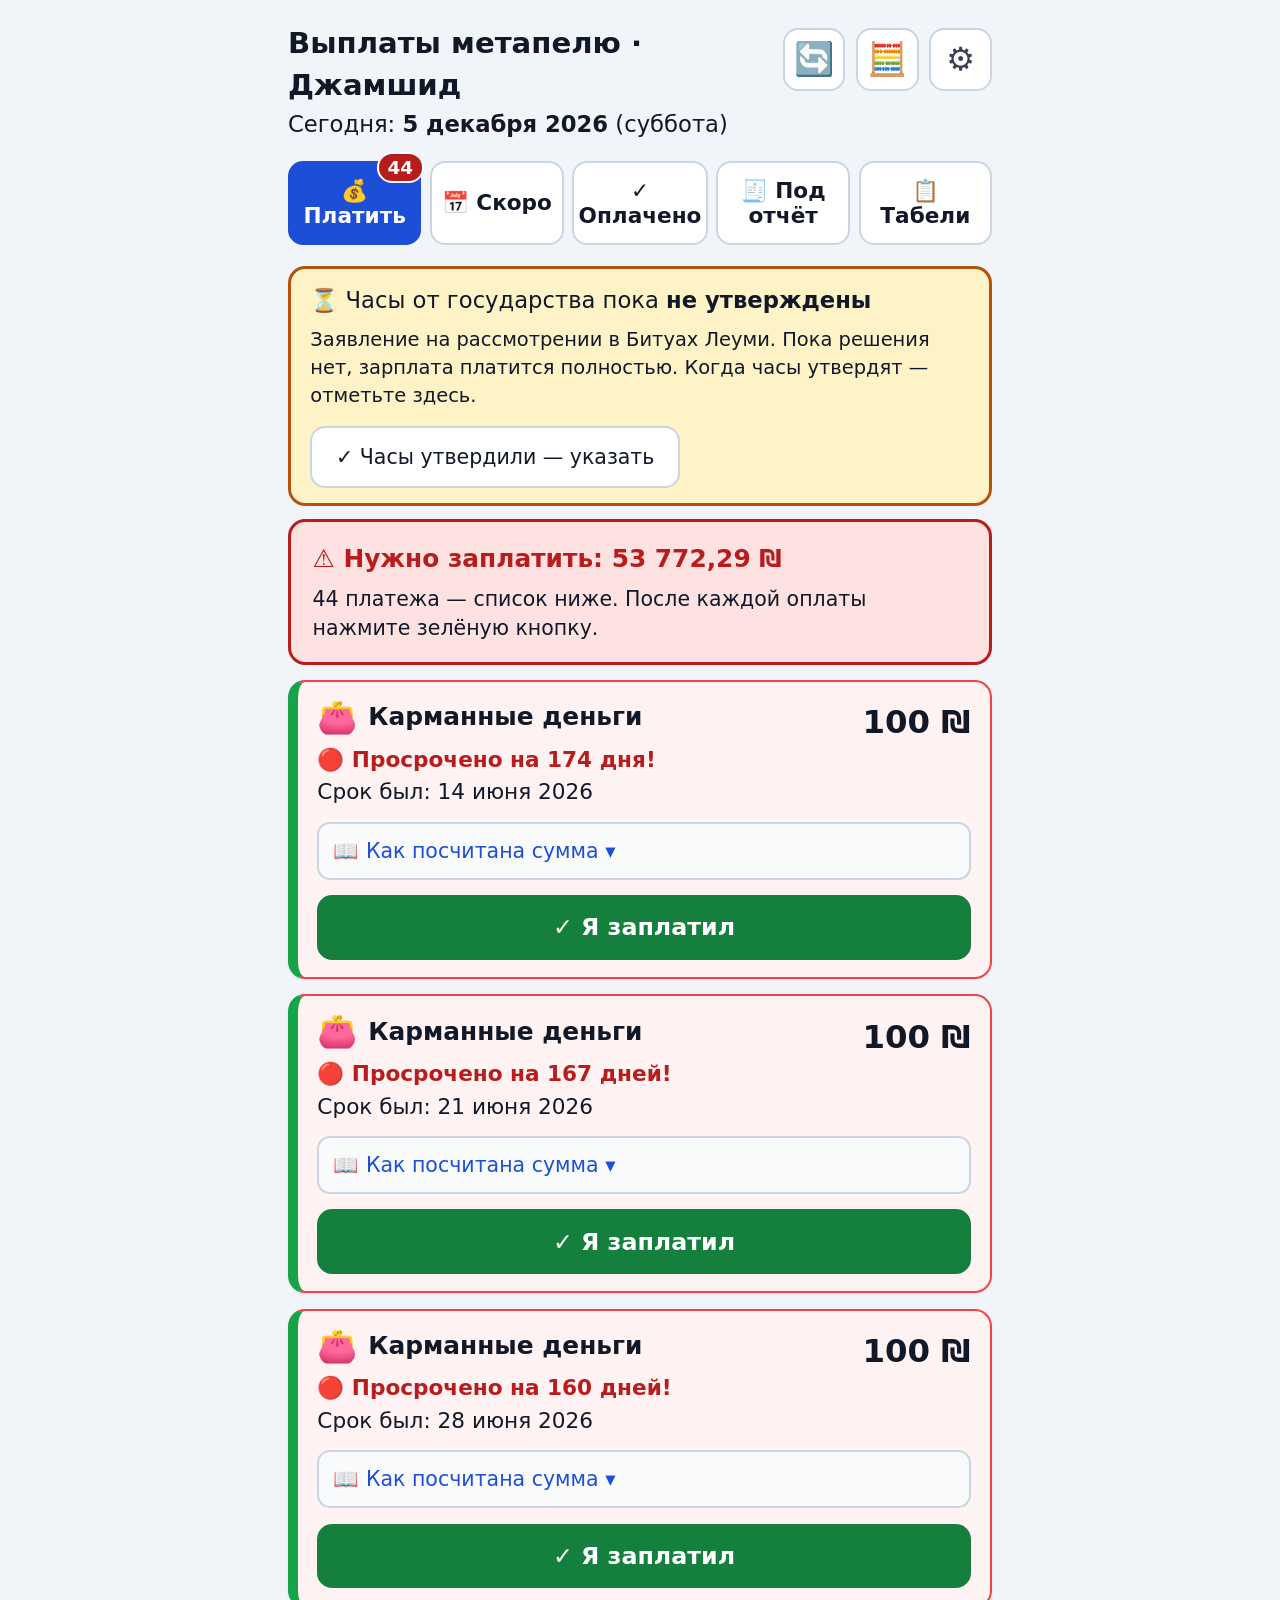
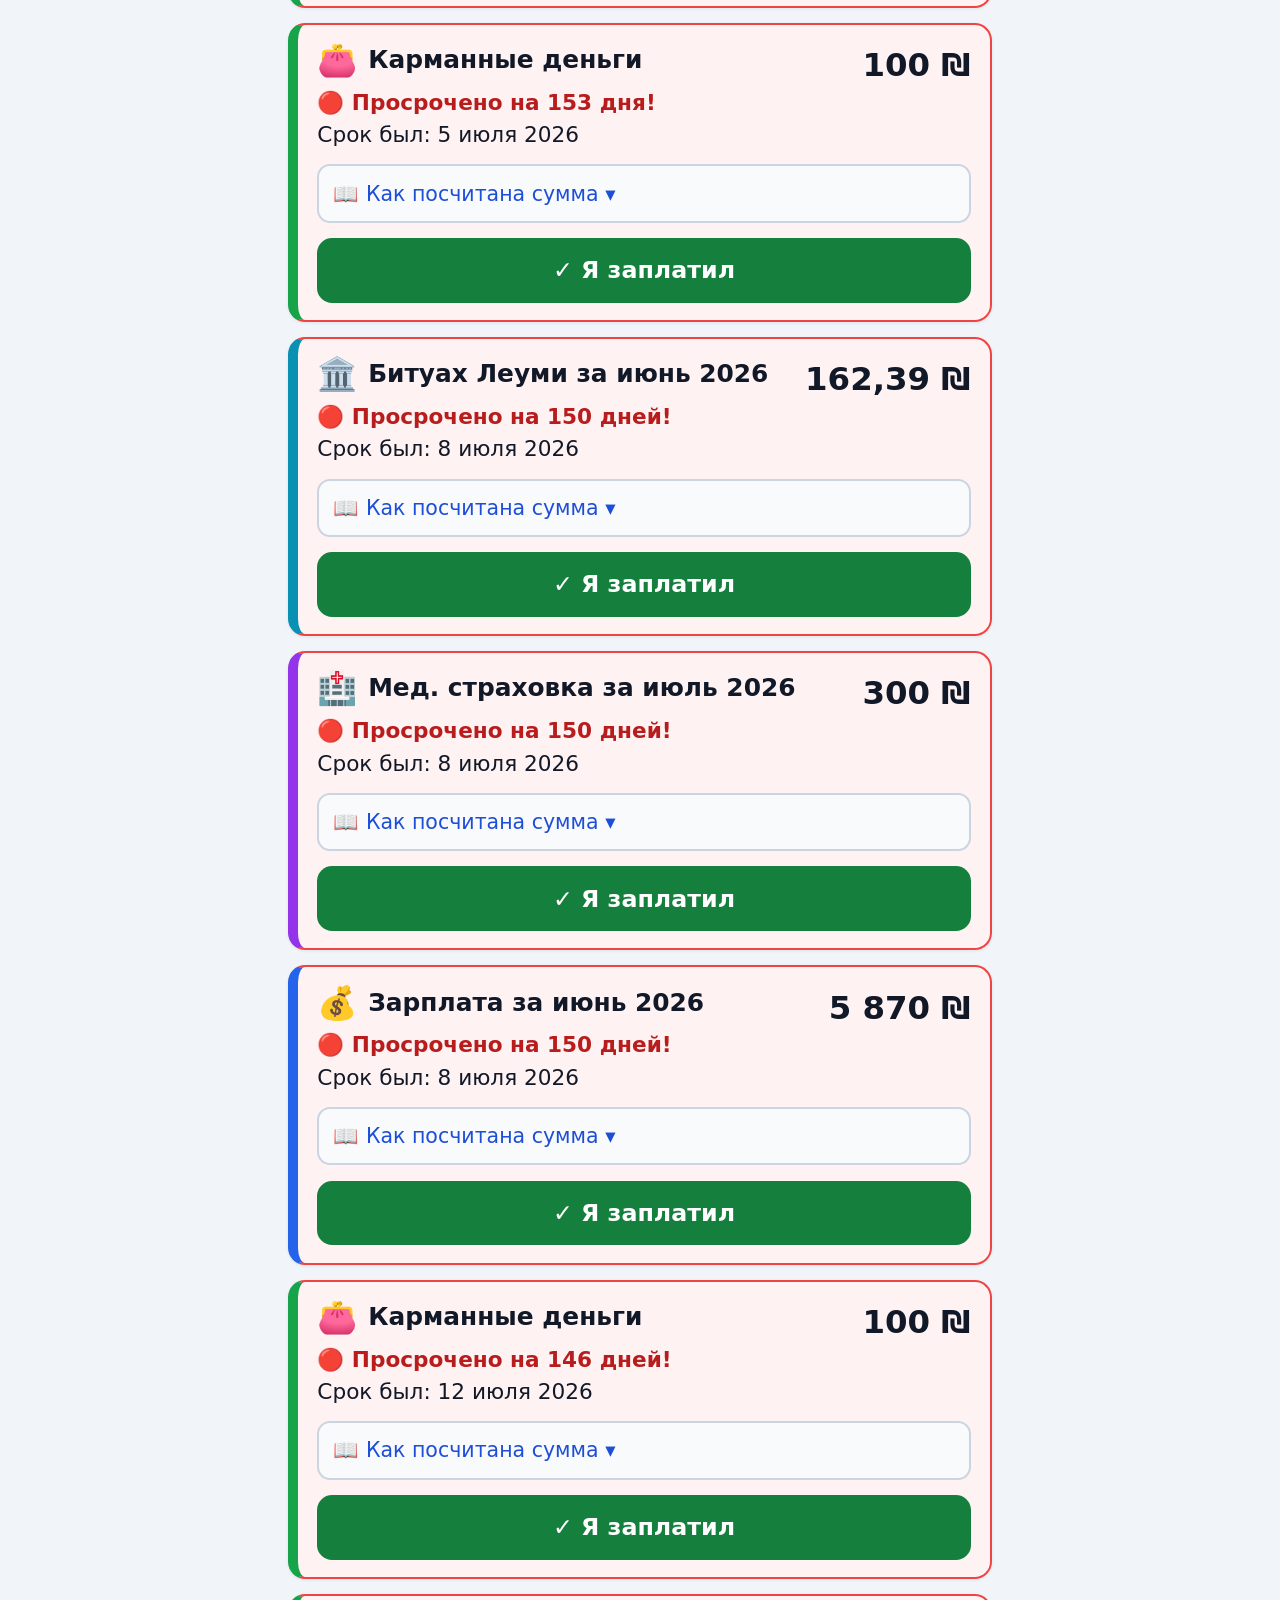
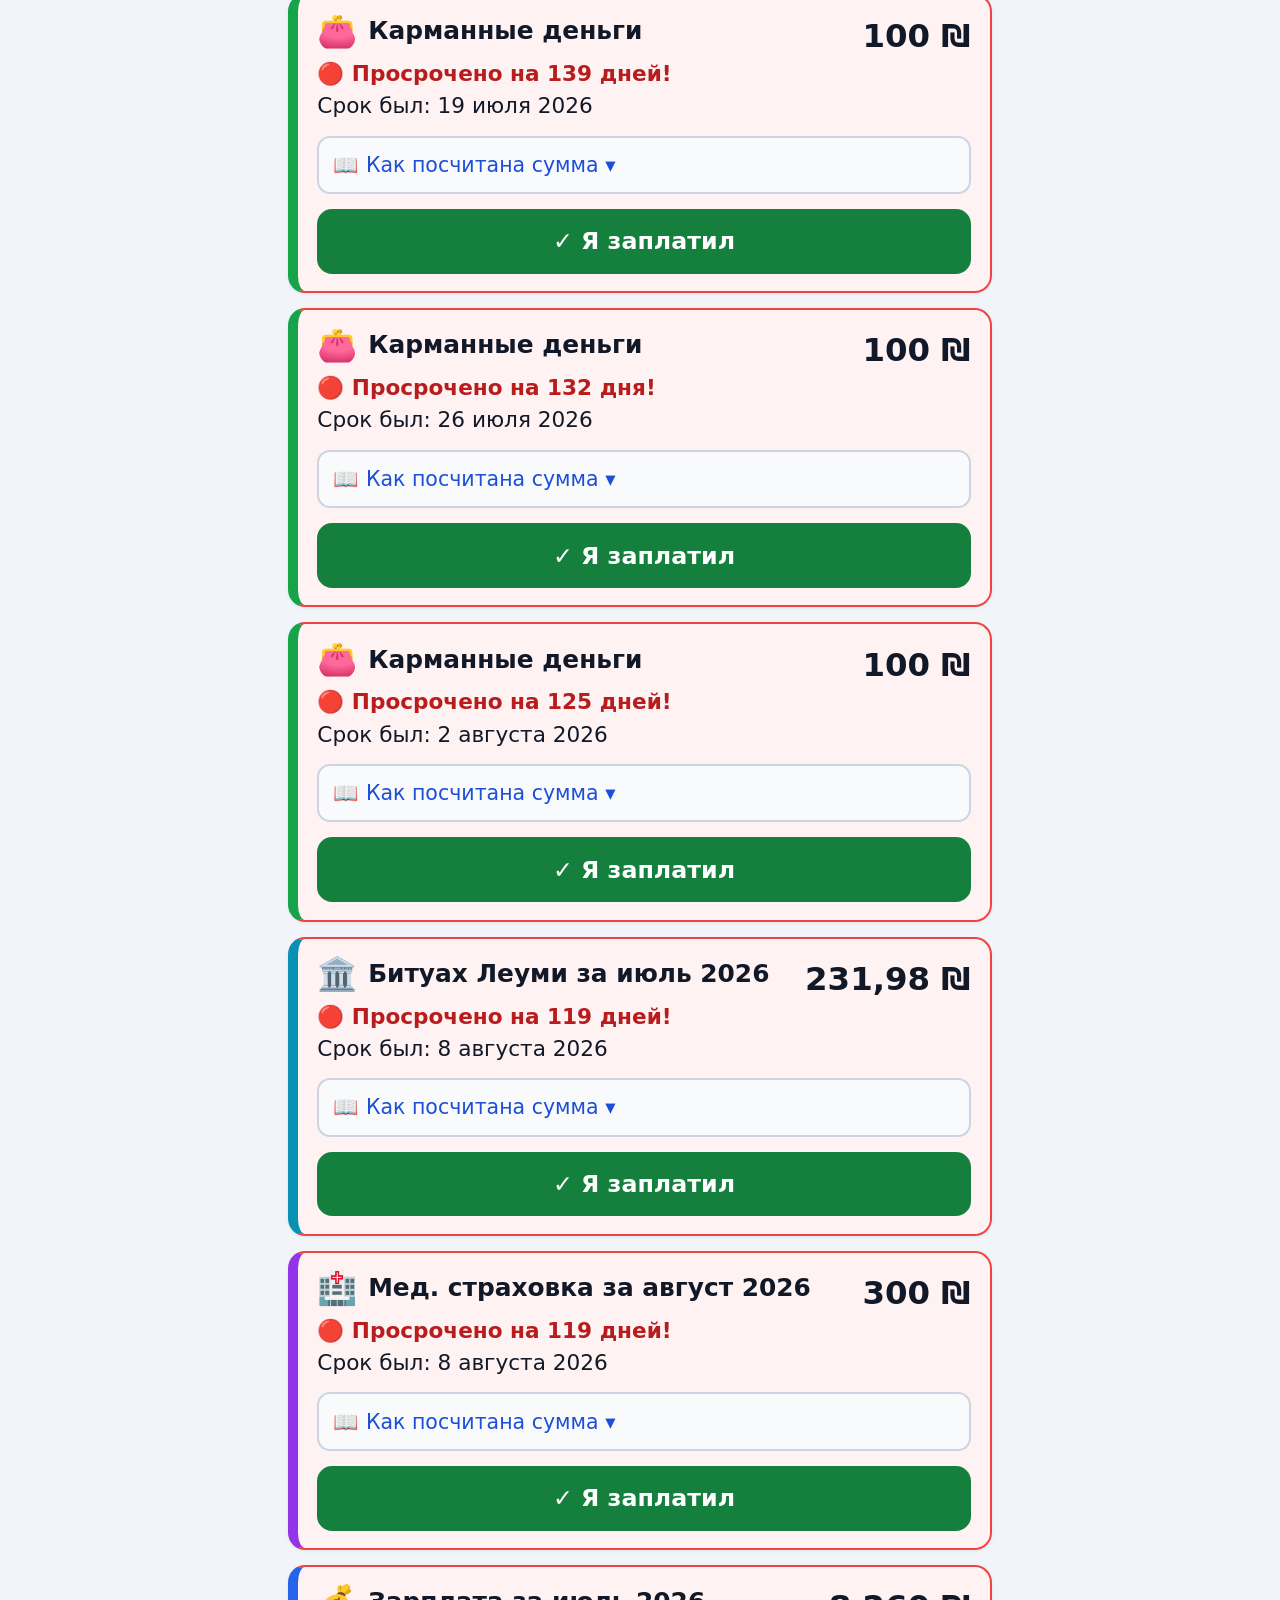
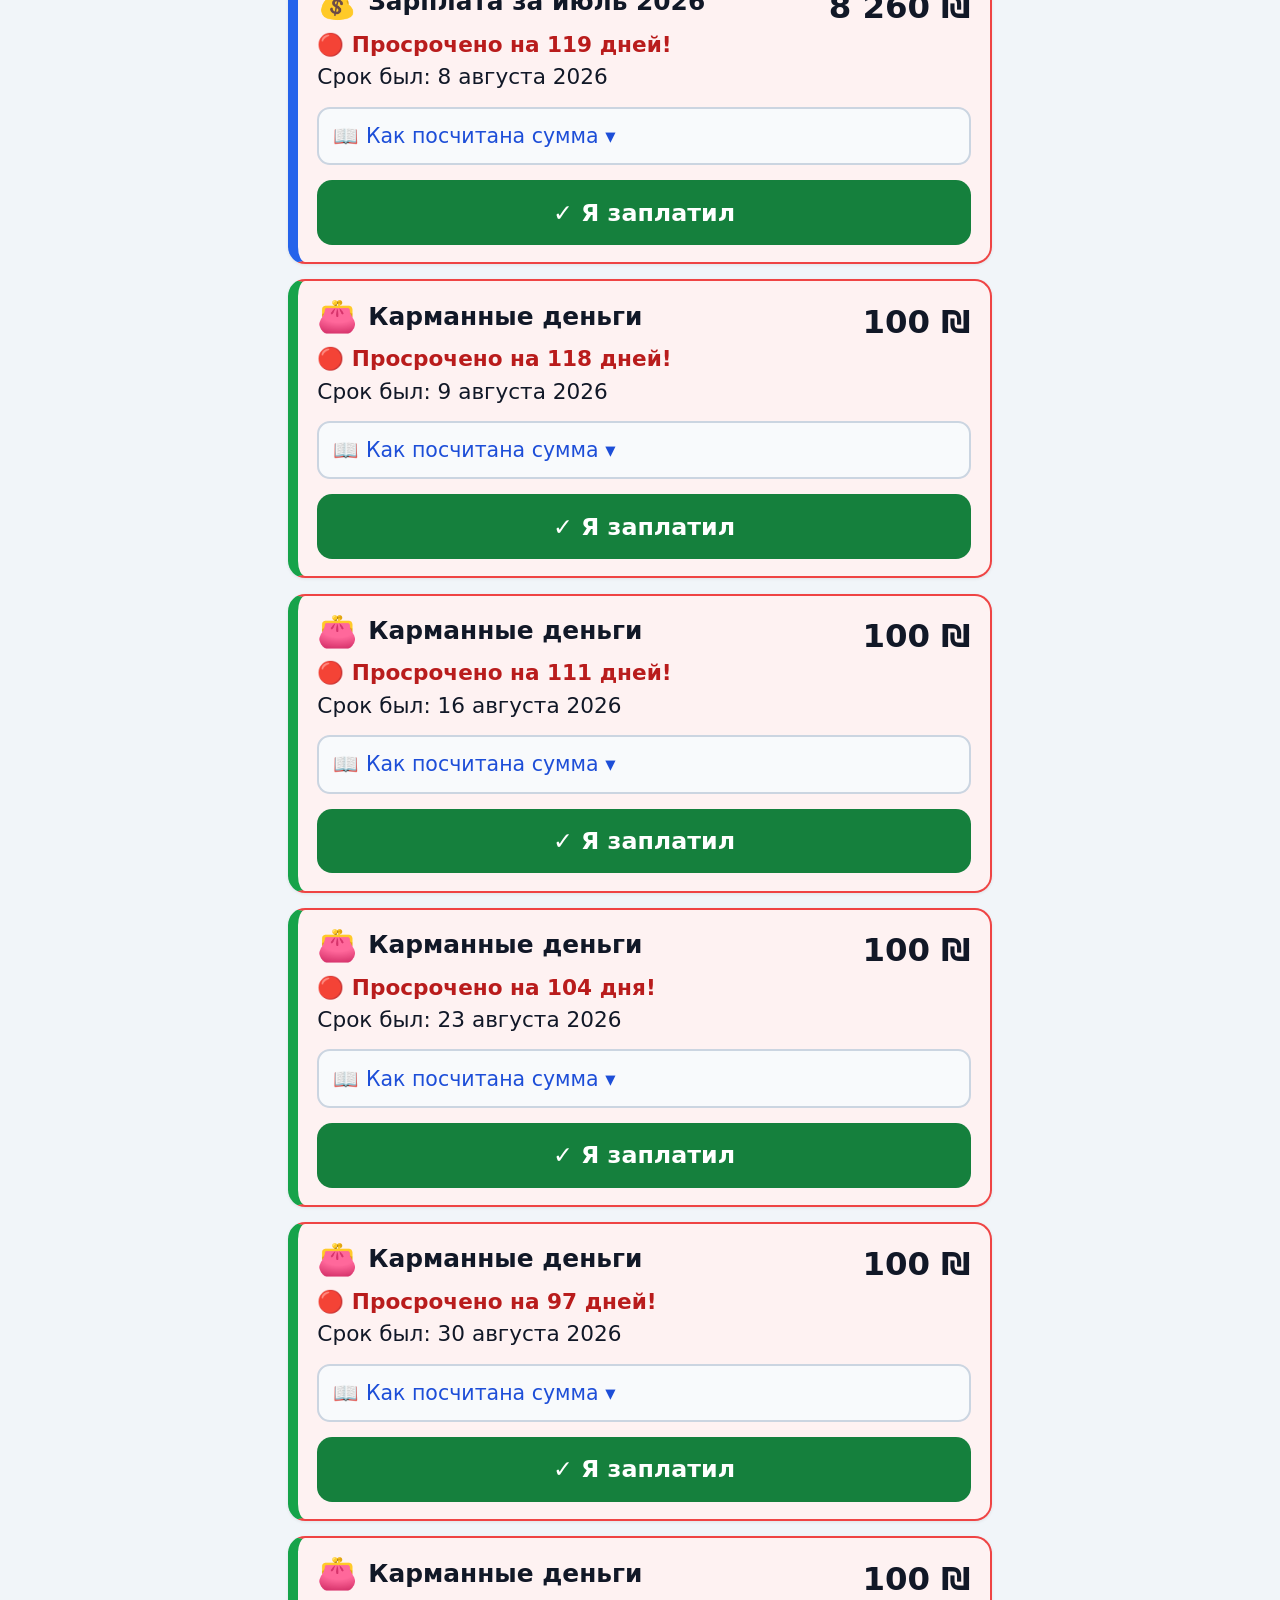
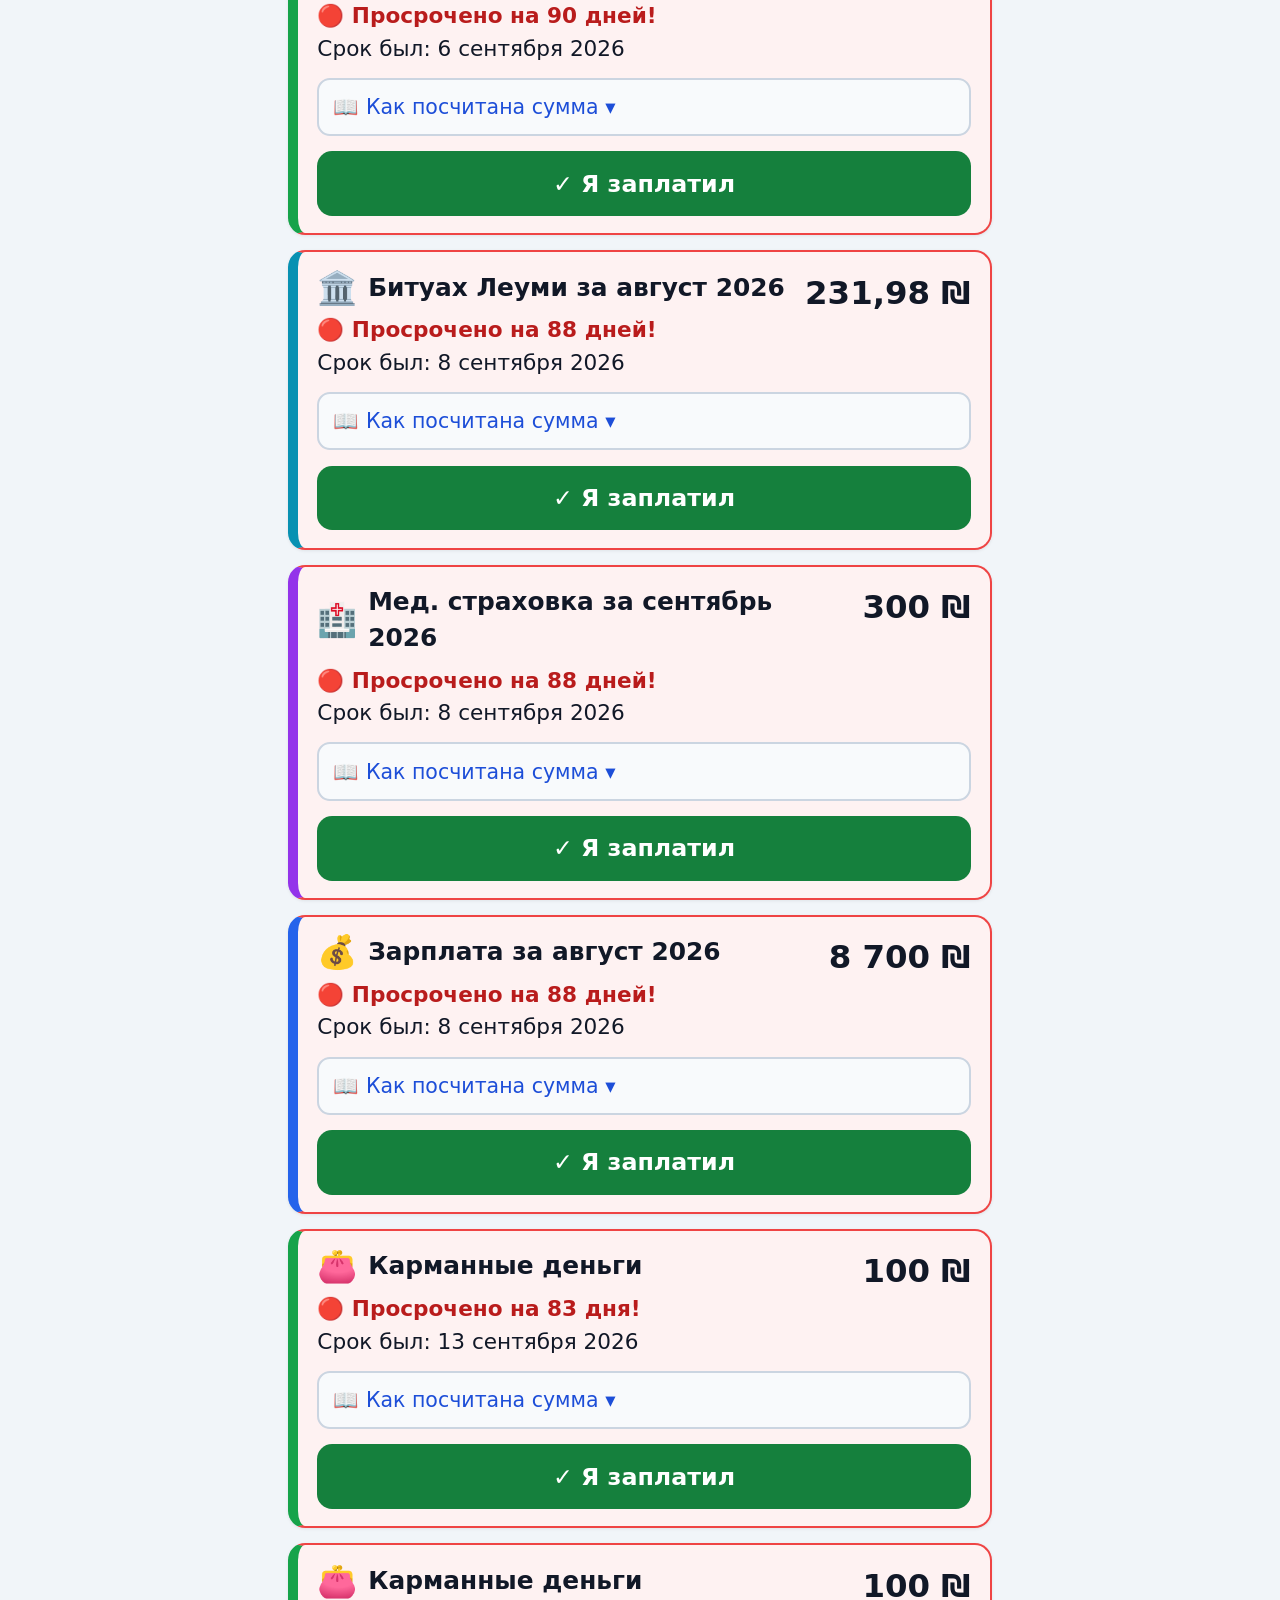
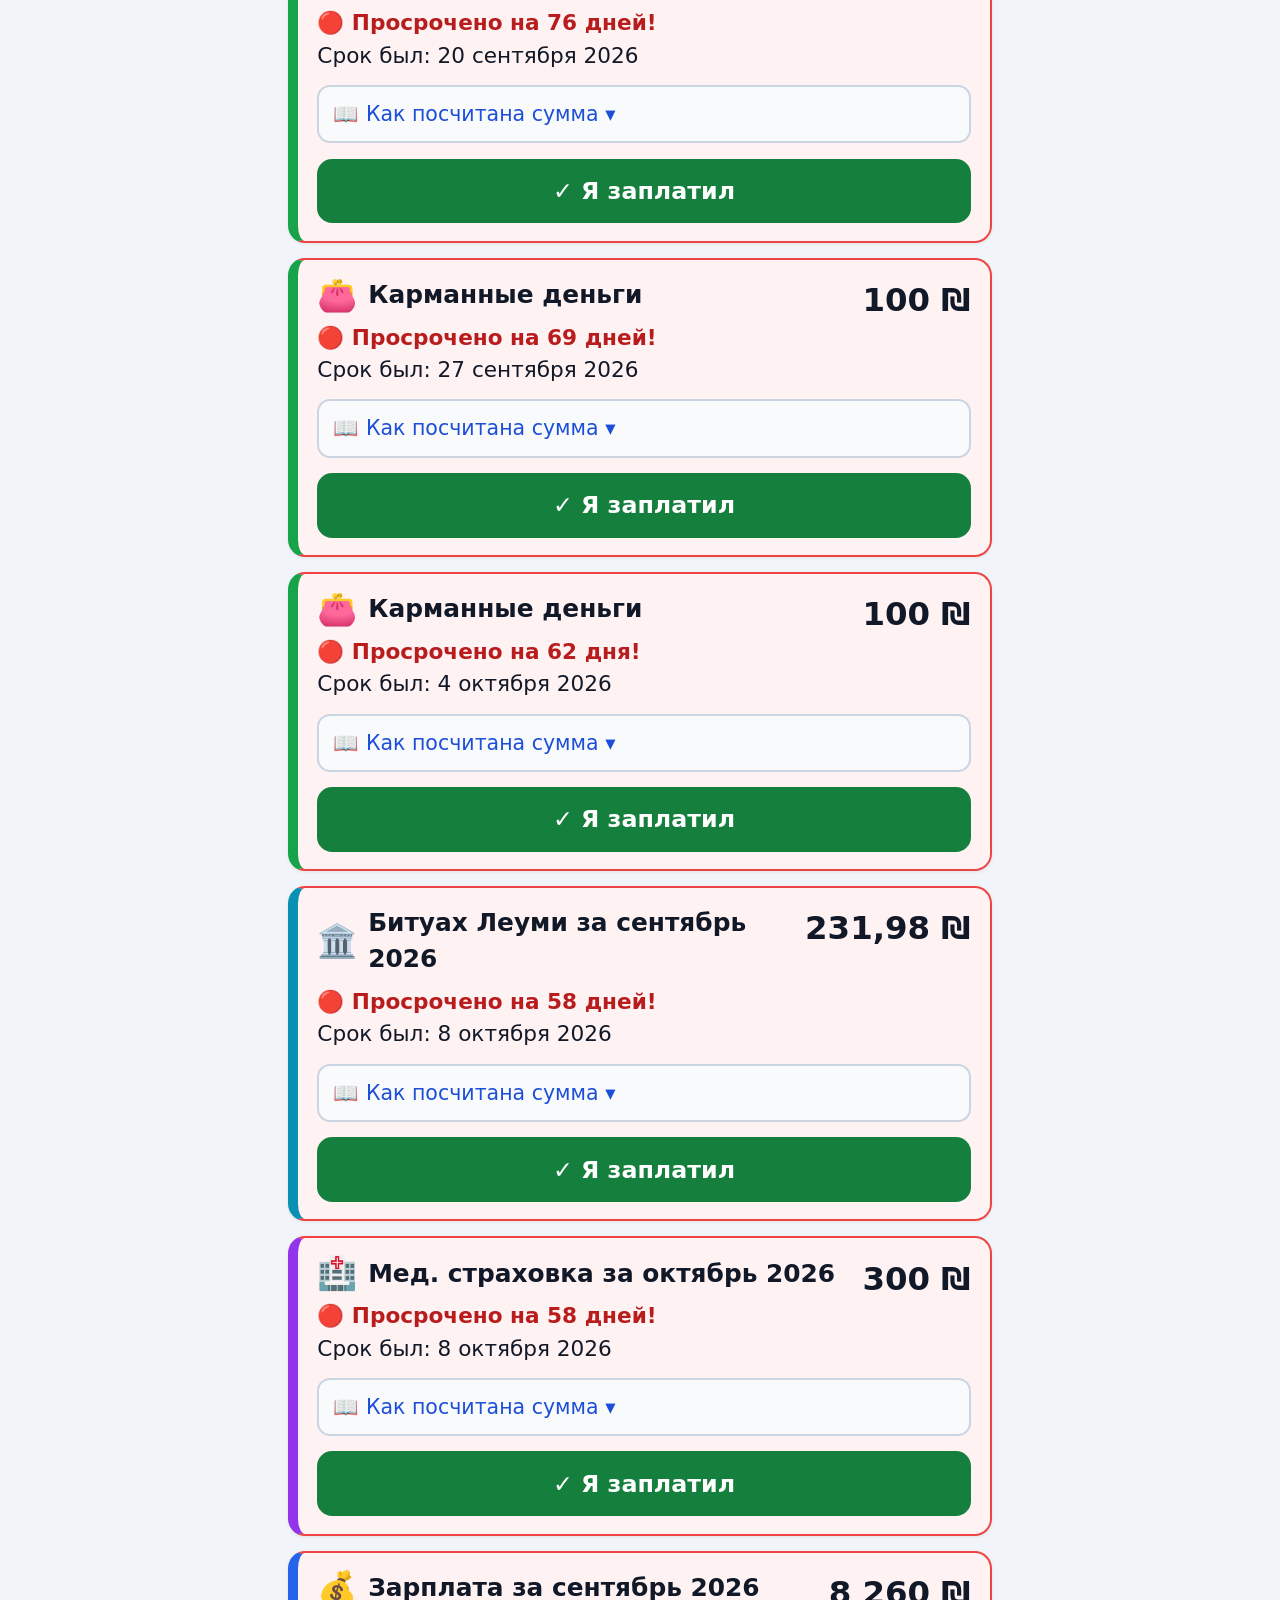
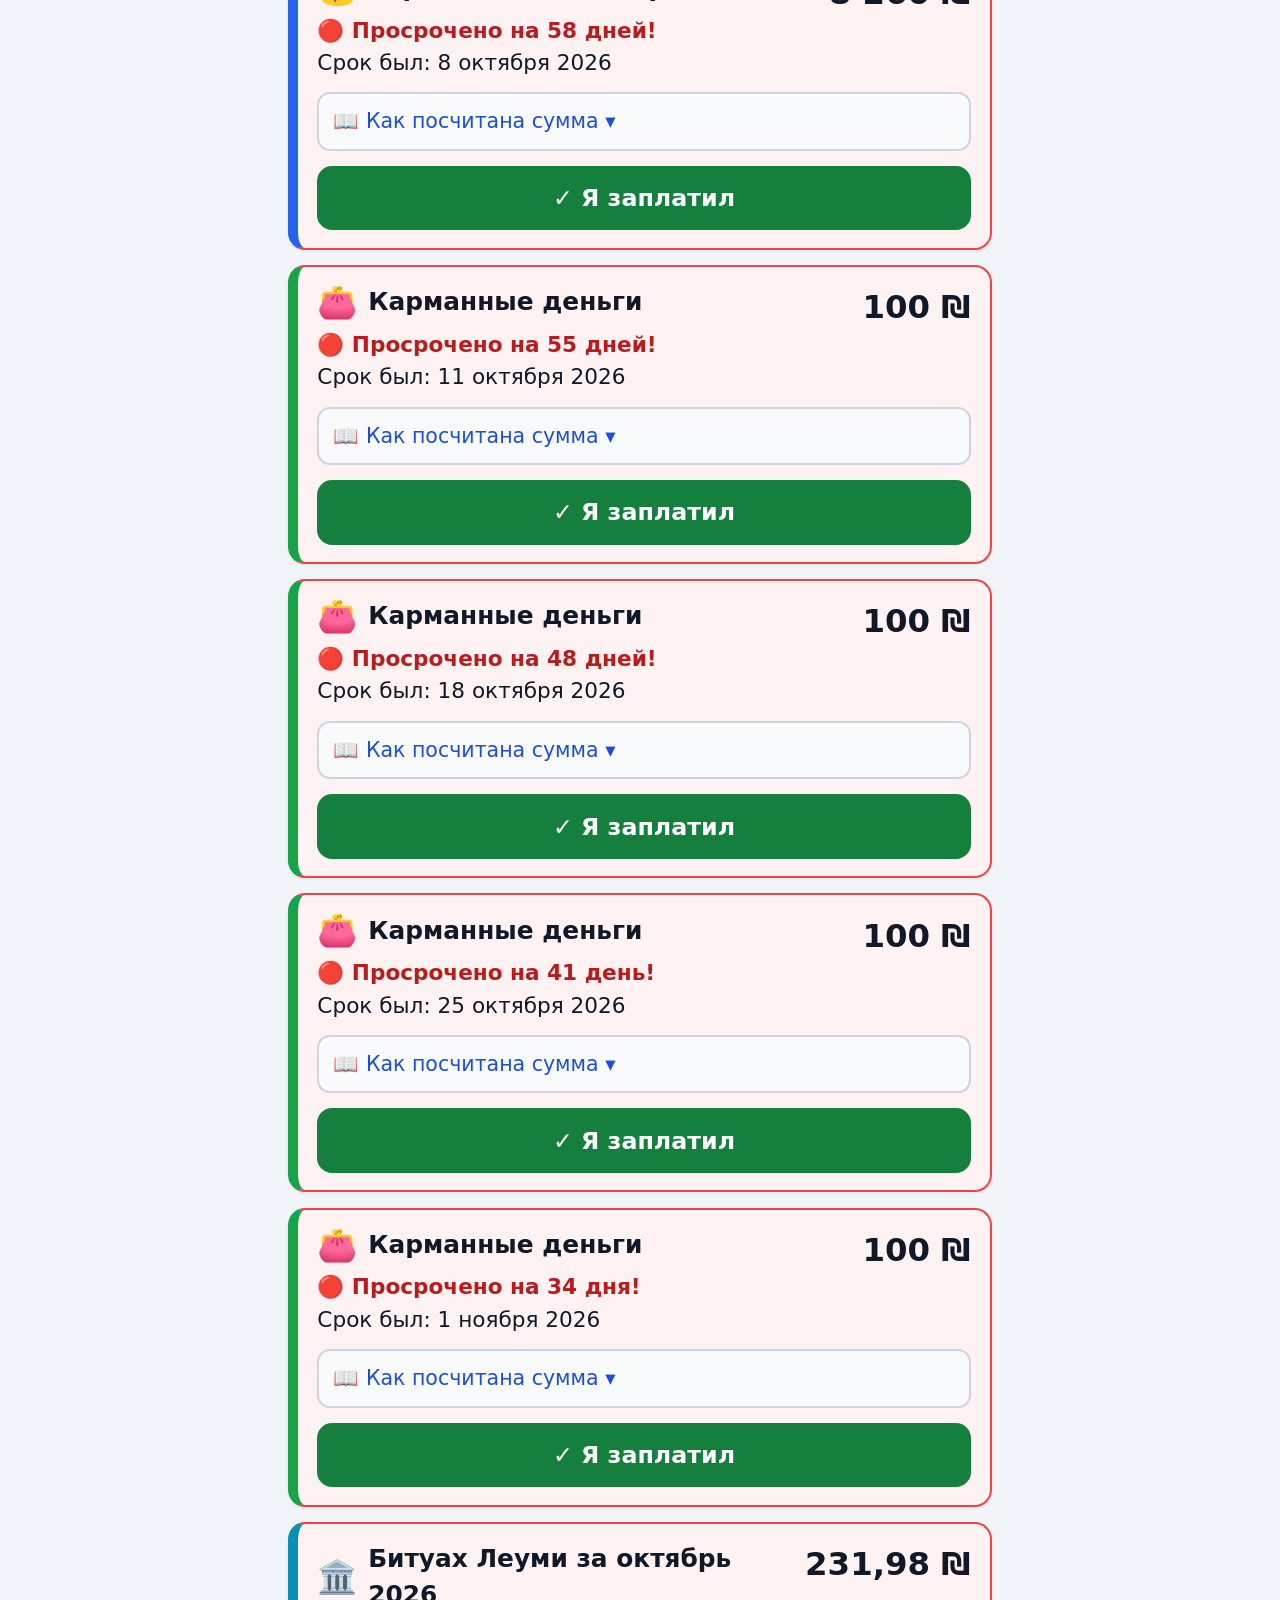
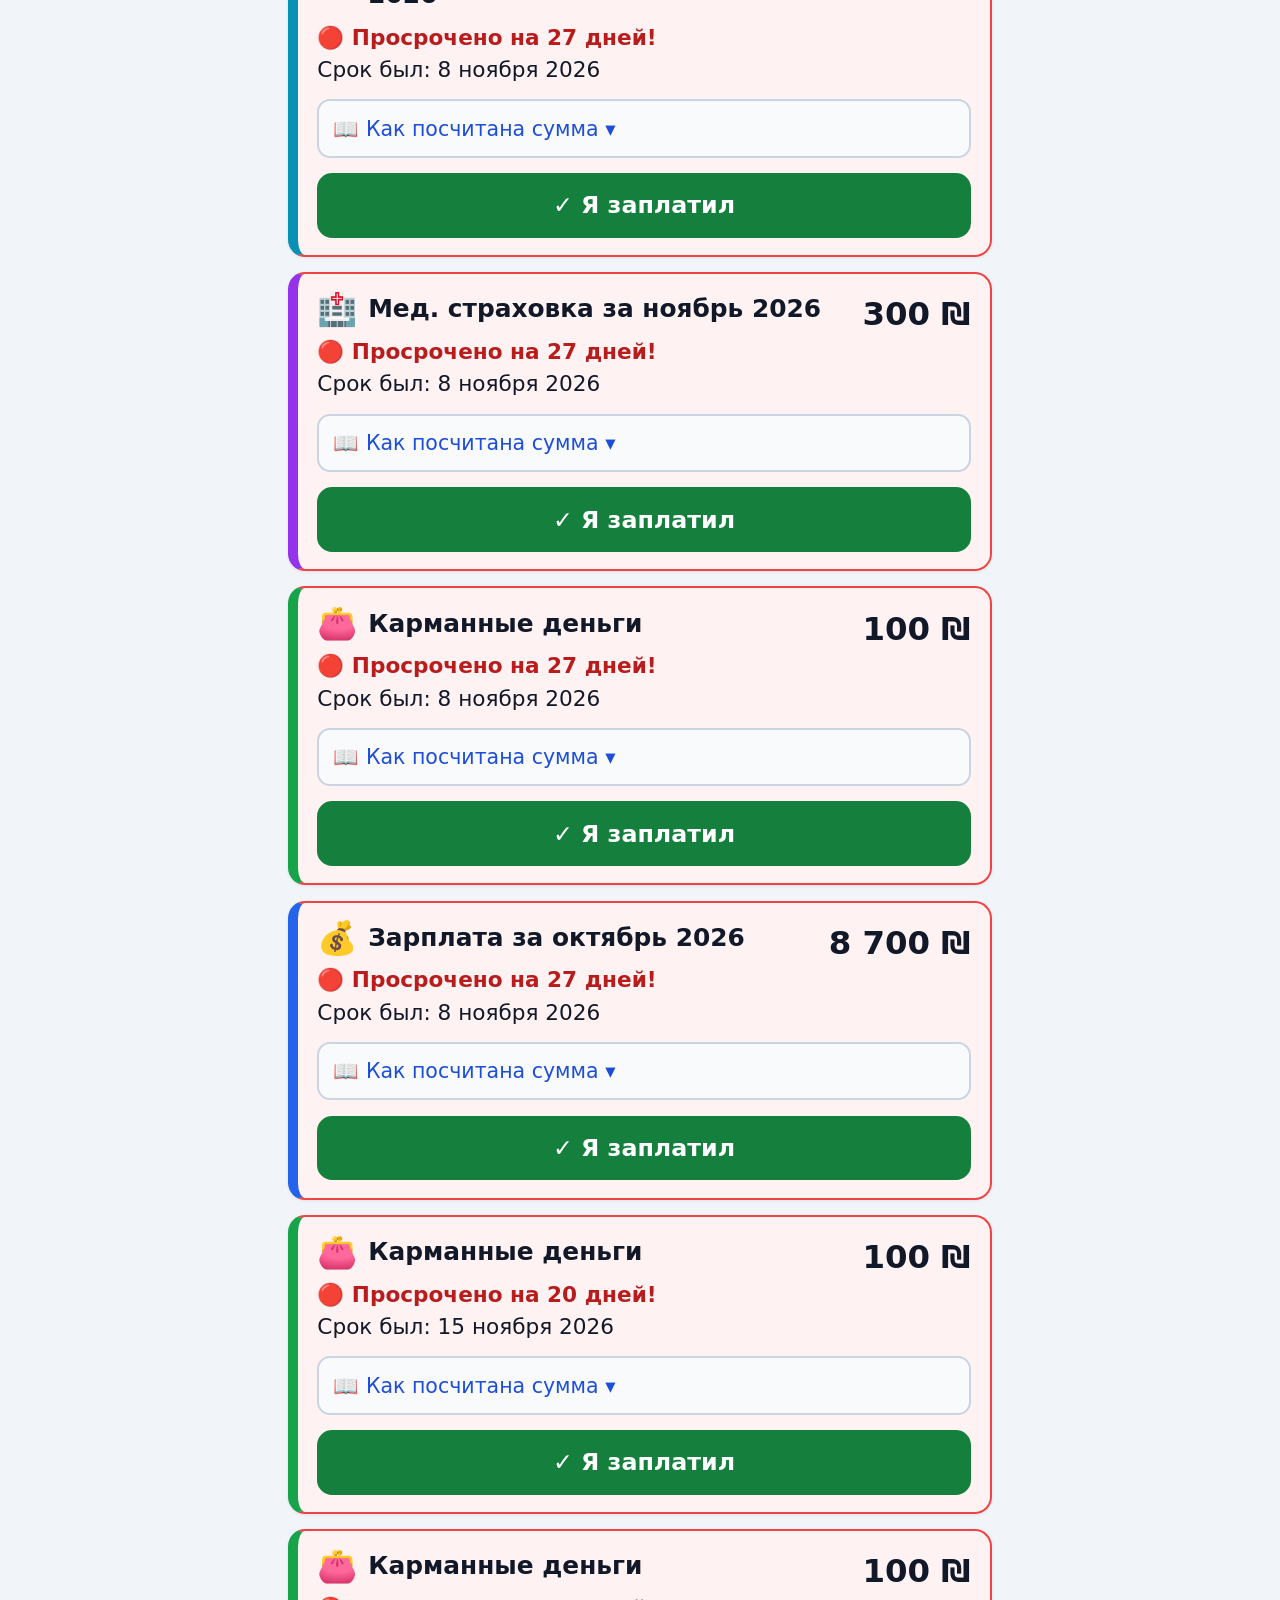
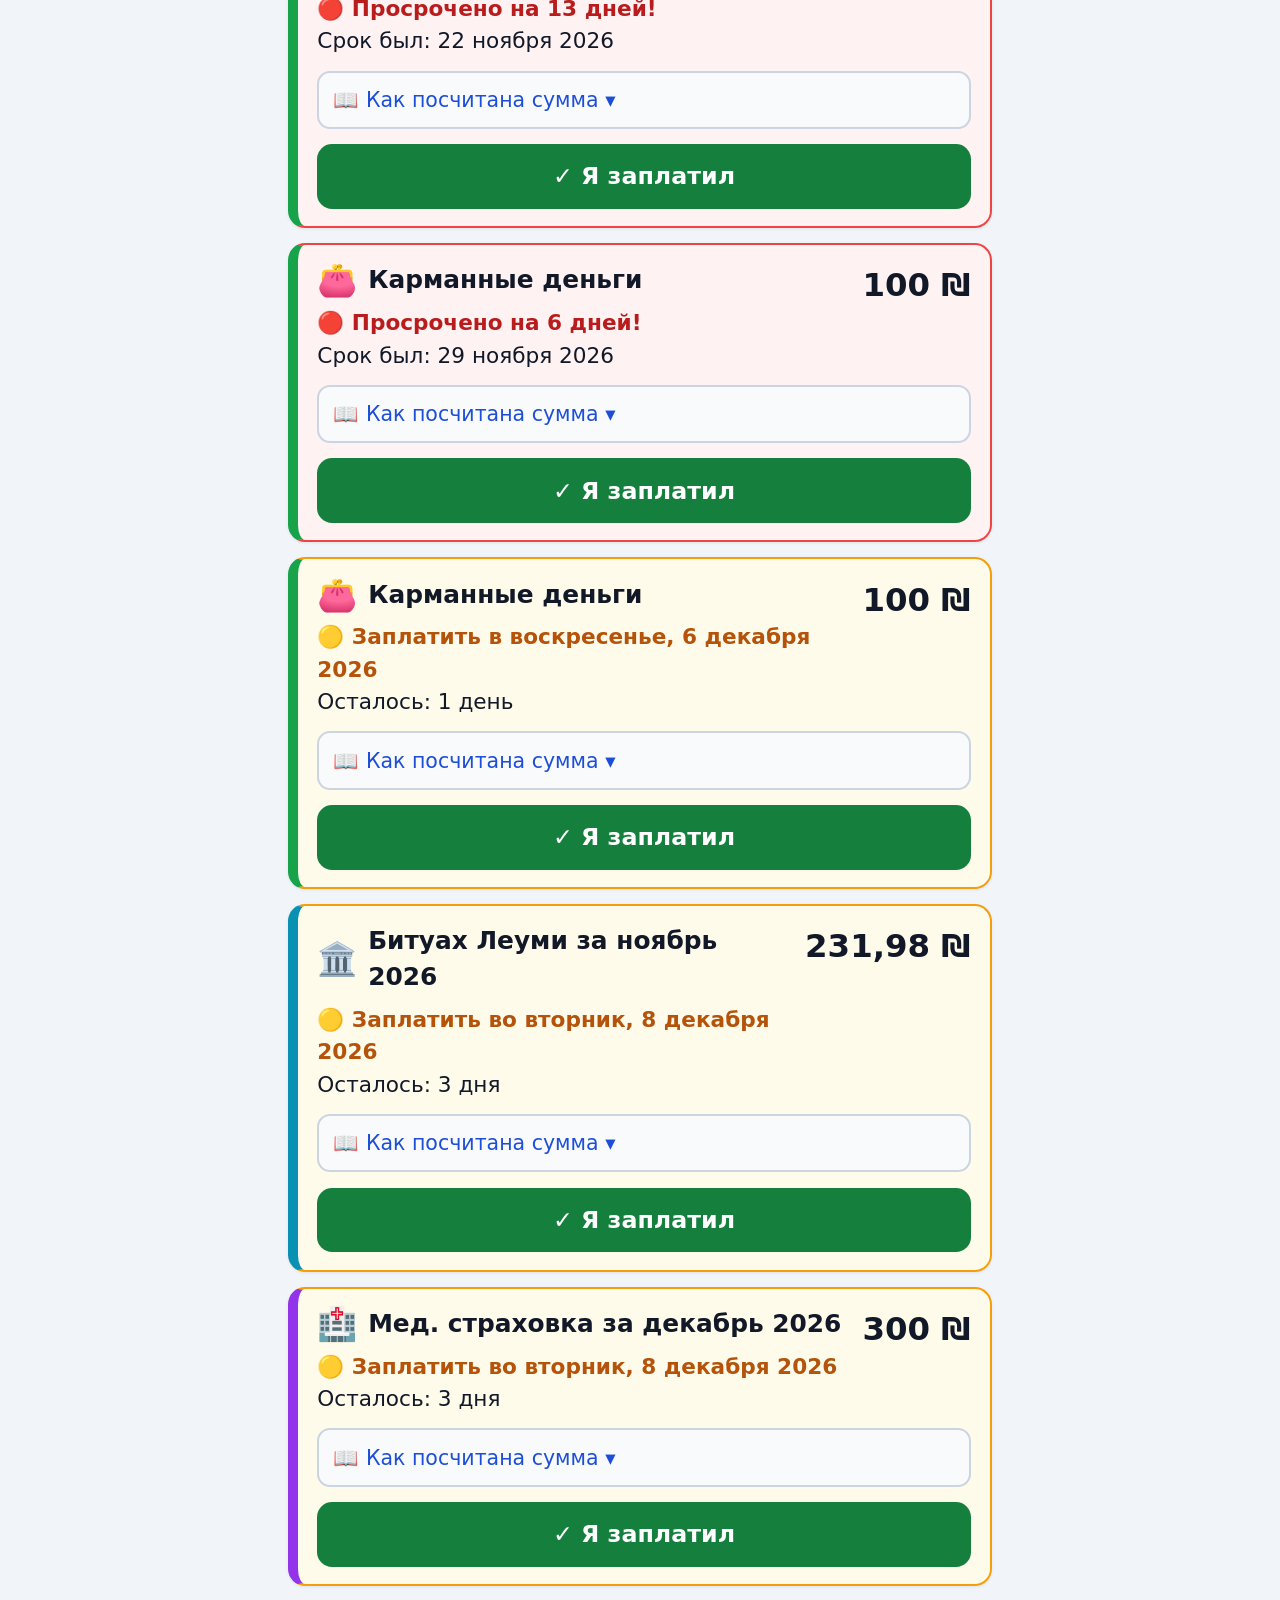
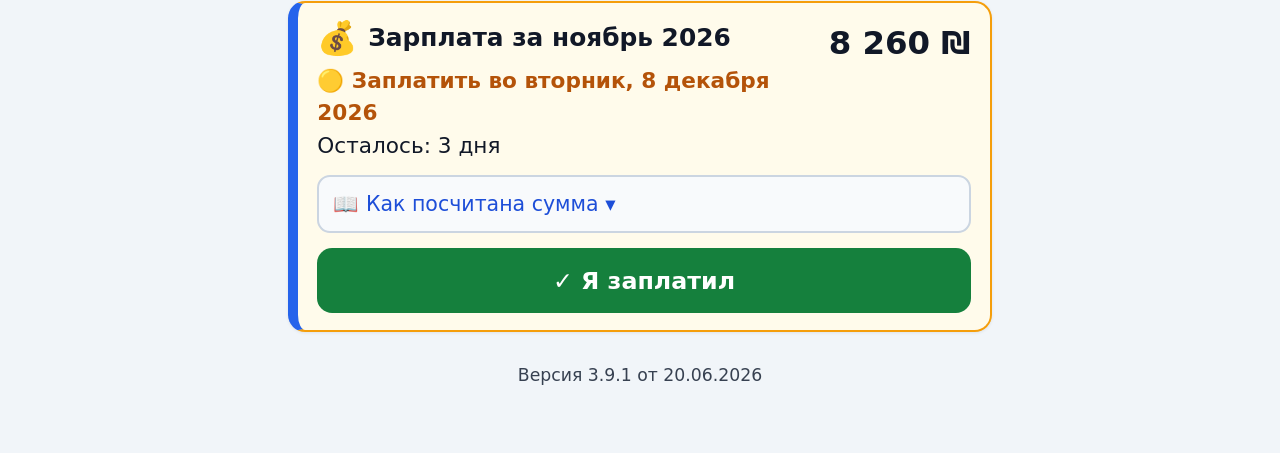
==== index.html @ efc8b825 "Табели: upload PDF + list render with status chips Co-Authored-By: Claude Opus 4.8 (1M context) <nor" ====
<!DOCTYPE html>
<html lang="ru">
<head>
  <meta charset="utf-8">
  <meta name="viewport" content="width=device-width, initial-scale=1">
  <title>Выплаты метапелю</title>
  <meta name="theme-color" content="#1d4ed8">
  <link rel="manifest" href="manifest.json">
  <link rel="icon" type="image/png" href="icons/icon-192.png">
  <link rel="apple-touch-icon" href="icons/icon-180.png">
  <meta name="mobile-web-app-capable" content="yes">
  <meta name="apple-mobile-web-app-capable" content="yes">
  <meta name="apple-mobile-web-app-status-bar-style" content="default">
  <meta name="apple-mobile-web-app-title" content="Выплаты">
  <link rel="stylesheet" href="css/styles.css">
</head>
<body>
  <div class="wrap">
    <header>
      <h1 id="hdr-title">Выплаты метапелю</h1>
      <div id="hdr-today"></div>
      <button id="btn-refresh" title="Обновить приложение — загрузить последнюю версию">🔄</button>
      <button id="btn-final" title="Калькулятор окончания работы">🧮</button>
      <button id="btn-settings" title="Настройки (для родственников)">⚙</button>
      <button id="btn-notify" class="btn btn-light" style="display:none">🔔 Включить напоминания на экране</button>
    </header>

    <nav>
      <button class="tab active" data-tab="due">💰 Платить<span id="badge-due" style="display:none">0</span></button>
      <button class="tab" data-tab="upcoming">📅 Скоро</button>
      <button class="tab" data-tab="history">✓ Оплачено</button>
      <button class="tab" data-tab="advance">🧾 Под отчёт<span id="badge-advance" class="tab-dot" style="display:none"></span></button>
      <button class="tab" data-tab="timesheets">📋 Табели<span id="badge-timesheets" style="display:none">0</span></button>
    </nav>

    <main id="content"></main>
    <footer id="app-version"></footer>
  <input type="file" id="ts-file-input" accept="application/pdf" style="display:none">
  </div>

  <!-- диалог «Оплачено» -->
  <div class="modal" id="modal-pay">
    <div class="modal-box">
      <h2 id="pay-title"></h2>
      <div class="muted" id="pay-due"></div>
      <div class="pay-amount-big" id="pay-amount-big"></div>
      <ul id="pay-breakdown"></ul>
      <div class="form-row" id="pay-sats-row" style="display:none">
        <label for="pay-sats">Суббот отработано</label>
        <div class="stepper">
          <button type="button" id="pay-sats-minus">−</button>
          <input type="number" id="pay-sats" min="0" max="5" step="1">
          <button type="button" id="pay-sats-plus">+</button>
        </div>
      </div>
      <div class="form-row">
        <label>Как оплачено</label>
        <div class="method-toggle">
          <button type="button" class="method-btn" id="pay-method-transfer">🏦 Перевод</button>
          <button type="button" class="method-btn" id="pay-method-cash">💵 Наличные</button>
        </div>
      </div>
      <button type="button" class="btn-breakdown" id="pay-details-toggle">✎ Поправить сумму или дату</button>
      <div id="pay-details" style="display:none">
        <div class="form-row">
          <label for="pay-amount">Сколько заплатили, ₪</label>
          <input type="number" id="pay-amount" min="0" step="any">
        </div>
        <div class="form-row">
          <label for="pay-date">Когда заплатили</label>
          <input type="date" id="pay-date">
        </div>
      </div>
      <div class="hint" id="pay-cash-hint" style="display:none">После подтверждения метапель распишется в получении.</div>
      <div class="modal-actions">
        <button class="btn btn-pay" id="pay-confirm">✓ Да, деньги выплачены</button>
        <button class="btn btn-undo modal-close">Отмена — вернуться назад</button>
      </div>
    </div>
  </div>

  <!-- расписка: подпись метапеля пальцем -->
  <div class="modal" id="modal-sign">
    <div class="modal-box">
      <h2>✍ Расписка о получении</h2>
      <div class="sign-text" id="sign-text"></div>
      <canvas id="sign-canvas"></canvas>
      <div class="hint">Метапель: распишитесь пальцем в рамке выше и нажмите ОК.</div>
      <div class="modal-actions">
        <button class="btn btn-pay" id="sign-ok">✓ ОК — деньги получил</button>
        <button class="btn btn-light" id="sign-clear">Стереть и расписаться заново</button>
        <button class="btn btn-undo" id="sign-later">Позже (расписаться потом)</button>
      </div>
    </div>
  </div>

  <!-- дополнительный платёж: подарок / под отчёт -->
  <div class="modal" id="modal-extra">
    <div class="modal-box">
      <h2 id="extra-title">➕ Выдать деньги</h2>
      <!-- тип выбирается кнопкой на вкладке «Под отчёт», поэтому переключатель скрыт -->
      <div class="form-row" id="extra-kind-row" style="display:none">
        <label>Что это</label>
        <div class="method-toggle">
          <button type="button" class="method-btn" id="extra-kind-gift">🎁 Подарок</button>
          <button type="button" class="method-btn" id="extra-kind-advance">🧾 Под отчёт</button>
        </div>
      </div>
      <div class="hint" id="extra-kind-hint"></div>
      <div class="form-row">
        <label for="extra-amount">Сумма, ₪</label>
        <input type="number" id="extra-amount" min="0" step="any">
      </div>
      <div class="form-row">
        <label for="extra-date">Дата</label>
        <input type="date" id="extra-date">
      </div>
      <div class="form-row">
        <label for="extra-note">На что (не обязательно)</label>
        <input type="text" id="extra-note" placeholder="например: продукты">
      </div>
      <div class="form-row">
        <label>Как оплачено</label>
        <div class="method-toggle">
          <button type="button" class="method-btn" id="extra-method-transfer">🏦 Перевод</button>
          <button type="button" class="method-btn" id="extra-method-cash">💵 Наличные</button>
        </div>
      </div>
      <div class="modal-actions">
        <button class="btn btn-pay" id="extra-confirm">✓ Деньги выданы</button>
        <button class="btn btn-undo modal-close">Отмена</button>
      </div>
    </div>
  </div>

  <!-- возврат по отчёту: чеки / сдача -->
  <div class="modal" id="modal-return">
    <div class="modal-box">
      <h2>➖ Принять отчёт</h2>
      <div class="muted">Метапель отчитывается чеками или возвращает сдачу — сумма спишется с «под отчёт».</div>
      <div class="form-row">
        <label for="return-amount">Сумма, ₪</label>
        <input type="number" id="return-amount" min="0" step="any">
      </div>
      <div class="form-row">
        <label for="return-date">Дата</label>
        <input type="date" id="return-date">
      </div>
      <div class="form-row">
        <label for="return-note">Чем отчитался</label>
        <input type="text" id="return-note" placeholder="чеки / сдача наличными">
      </div>
      <div class="modal-actions">
        <button class="btn btn-pay" id="return-confirm">✓ Принято</button>
        <button class="btn btn-undo modal-close">Отмена</button>
      </div>
    </div>
  </div>

  <!-- часы Битуах Леуми: отметка утверждения и количество (с главного экрана) -->
  <div class="modal" id="modal-hours">
    <div class="modal-box">
      <h2>⏱ Часы Битуах Леуми</h2>
      <div class="muted">Государство выделяет часы по уходу. Когда их утвердят — укажите, сколько часов в неделю утвердили.</div>
      <div class="form-row">
        <label for="hours-input">Часов в неделю</label>
        <div class="stepper">
          <button type="button" id="hours-minus">−</button>
          <input type="number" id="hours-input" min="0" max="26" step="1">
          <button type="button" id="hours-plus">+</button>
        </div>
      </div>
      <div class="hint" id="hours-effect"></div>
      <div class="modal-actions">
        <button class="btn btn-pay" id="hours-save">✓ Часы утверждены — сохранить</button>
        <button class="btn btn-light" id="hours-revert" style="display:none">Отметить: часы ещё не утверждены</button>
        <button class="btn btn-undo modal-close">Отмена</button>
      </div>
    </div>
  </div>

  <!-- калькулятор окончания работы (для родственников, из настроек) -->
  <div class="modal" id="modal-final">
    <div class="modal-box">
      <h2>🧮 Окончание работы — расчёт</h2>
      <div class="muted">Ориентировочный финальный расчёт по разделу 6 памятки.</div>
      <div class="form-row">
        <label for="final-date">Последний день работы</label>
        <input type="date" id="final-date">
      </div>
      <div class="form-row">
        <label>Причина</label>
        <div class="method-toggle">
          <button type="button" class="method-btn" id="final-reason-employer">Увольняет работодатель</button>
          <button type="button" class="method-btn" id="final-reason-worker">Уходит сам</button>
        </div>
      </div>
      <div class="form-row">
        <label for="final-vacation-used">Использовано дней отпуска</label>
        <input type="number" id="final-vacation-used" min="0" step="1" value="0">
      </div>
      <button class="btn btn-pay" id="final-calc">Посчитать</button>
      <div id="final-result"></div>
      <div class="modal-actions">
        <button class="btn btn-undo modal-close">Закрыть</button>
      </div>
    </div>
  </div>

  <!-- большое окно подтверждения (вместо системного confirm/alert) -->
  <div class="modal" id="modal-confirm">
    <div class="modal-box">
      <h2 id="confirm-title">Подтверждение</h2>
      <div class="confirm-text" id="confirm-text"></div>
      <div class="modal-actions">
        <button class="btn btn-undo" id="confirm-no">Нет, вернуться назад</button>
        <button class="btn btn-danger" id="confirm-yes">Да</button>
      </div>
    </div>
  </div>

  <!-- большой тост-подтверждение -->
  <div id="toast"></div>

  <!-- пароль настроек -->
  <div class="modal" id="modal-pass">
    <div class="modal-box">
      <h2>Вход в настройки</h2>
      <div class="muted">Этот раздел — для родственников, которые настраивают суммы.</div>
      <form id="pass-form" autocomplete="off">
        <div class="form-row">
          <label for="pass-input">Пароль</label>
          <input type="password" id="pass-input" autocomplete="off">
        </div>
      </form>
      <div class="error" id="pass-error" style="display:none">Неверный пароль.</div>
      <div class="hint" id="pass-hint" style="display:none">Пароль по умолчанию: 1234 — смените его в настройках.</div>
      <div class="modal-actions">
        <button class="btn btn-pay" id="pass-confirm">Войти</button>
        <button class="btn btn-undo modal-close">Отмена</button>
      </div>
    </div>
  </div>

  <script src="js/env.js"></script>
  <script src="js/calc.js"></script>
  <script src="js/storage.js"></script>
  <script src="js/sync.js"></script>
  <script src="js/app.js"></script>
</body>
</html>
---- css/styles.css ----
/* Интерфейс рассчитан на пожилого пользователя со слабой моторикой:
   крупный шрифт, большие зоны нажатия (56px+), высокий контраст,
   статусы дублируются цветом, значком и словами. */

* { box-sizing: border-box; }

:root {
  --bg: #f1f5f9;
  --card-bg: #ffffff;
  --text: #111827;
  --muted: #374151;
  --accent: #1d4ed8;
  --green: #15803d;
  --green-dark: #166534;
  --red: #b91c1c;
  --amber: #b45309;
  --gift: #7c3aed;
  --border: #cbd5e1;
}

html, body {
  margin: 0;
  padding: 0;
  background: var(--bg);
  color: var(--text);
  font-family: "Segoe UI", system-ui, -apple-system, Roboto, Arial, sans-serif;
  font-size: 20px;
  line-height: 1.45;
}

button { font-family: inherit; }

.wrap {
  max-width: 680px;
  margin: 0 auto;
  padding: 12px 14px 60px;
}

/* плашка тестовой версии (staging) — только на /stage/ */
.stage-banner {
  background: var(--gift);
  color: #fff;
  text-align: center;
  font-weight: 700;
  font-size: 16px;
  padding: 8px 12px;
  letter-spacing: 0.3px;
}

/* ---------- шапка ---------- */

header { position: relative; padding-right: 202px; }

header h1 {
  font-size: 27px;
  margin: 8px 0 2px;
}

#hdr-sub {
  color: var(--muted);
  font-size: 17px;
  margin-bottom: 6px;
}

#hdr-today {
  font-size: 21px;
  margin-bottom: 10px;
}

.sim-badge {
  background: var(--amber);
  color: #fff;
  border-radius: 8px;
  padding: 2px 10px;
  font-size: 15px;
  vertical-align: middle;
}

#btn-settings, #btn-final, #btn-refresh {
  position: absolute;
  top: 6px;
  width: 58px;
  height: 58px;
  font-size: 30px;
  border: 2px solid var(--border);
  border-radius: 14px;
  background: var(--card-bg);
  cursor: pointer;
  color: var(--muted);
}

#btn-settings { right: 0; }
#btn-final { right: 68px; }
#btn-refresh { right: 136px; }

#btn-notify {
  margin-bottom: 10px;
}

/* ---------- вкладки ---------- */

nav {
  display: flex;
  gap: 8px;
  position: sticky;
  top: 0;
  background: var(--bg);
  padding: 8px 0;
  z-index: 5;
}

.tab {
  flex: 1;
  display: flex;
  align-items: center;
  justify-content: center;
  text-align: center;
  border: 2px solid var(--border);
  background: var(--card-bg);
  border-radius: 14px;
  padding: 14px 4px;
  font-size: 20px;
  font-weight: 600;
  cursor: pointer;
  color: var(--text);
  position: relative;
  min-height: 62px;
}

.tab.active {
  background: var(--accent);
  border-color: var(--accent);
  color: #fff;
}

#badge-due, #badge-timesheets {
  position: absolute;
  top: -10px;
  right: -4px;
  background: var(--red);
  color: #fff;
  font-size: 17px;
  font-weight: 700;
  border-radius: 14px;
  min-width: 28px;
  padding: 3px 8px;
  border: 2px solid #fff;
}

/* точка на вкладке «Под отчёт», когда за метапелем числятся деньги */
.tab-dot {
  position: absolute;
  top: -7px;
  right: -3px;
  width: 16px;
  height: 16px;
  border-radius: 50%;
  background: var(--amber);
  border: 2px solid var(--bg);
}

/* ---------- большой баннер состояния ---------- */

.banner {
  border-radius: 16px;
  padding: 18px 20px;
  margin: 12px 0;
  font-size: 23px;
  font-weight: 700;
  line-height: 1.4;
}

.banner-ok {
  background: #dcfce7;
  border: 3px solid var(--green);
  color: var(--green-dark);
}

.banner-alert {
  background: #fee2e2;
  border: 3px solid var(--red);
  color: var(--red);
}

.banner .banner-sub {
  font-size: 19px;
  font-weight: 400;
  color: var(--text);
  margin-top: 8px;
}

.summary {
  background: #e0e7ff;
  border-radius: 12px;
  padding: 14px 18px;
  margin: 12px 0;
  font-size: 20px;
}

.empty {
  text-align: center;
  color: var(--muted);
  padding: 40px 12px;
  font-size: 22px;
  line-height: 1.7;
}

/* ---------- карточки ---------- */

.card {
  background: var(--card-bg);
  border: 2px solid var(--border);
  border-left: 10px solid #888;
  border-radius: 16px;
  padding: 16px 18px;
  margin: 14px 0;
  box-shadow: 0 1px 3px rgba(15, 23, 42, .08);
}

.card.overdue { background: #fef2f2; border-color: #ef4444; }
.card.due { background: #fffbeb; border-color: #f59e0b; }
.card.paid-card { border-left-color: var(--green); }

.card-head {
  display: flex;
  justify-content: space-between;
  align-items: flex-start;
  gap: 12px;
}

.card-title {
  font-weight: 700;
  font-size: 23px;
  display: flex;
  align-items: center;
  gap: 10px;
}

.card-icon { font-size: 30px; line-height: 1; }

.card-due {
  font-size: 20px;
  margin-top: 8px;
  line-height: 1.5;
}

.late { color: var(--red); font-weight: 700; }
.soon { color: var(--amber); font-weight: 700; }
.fine { color: var(--muted); }

.card-amount {
  font-size: 30px;
  font-weight: 800;
  white-space: nowrap;
}

/* кнопка-раскрывашка «Как посчитано» */

.btn-breakdown {
  display: block;
  width: 100%;
  margin-top: 12px;
  padding: 13px;
  font-size: 19px;
  border: 2px solid var(--border);
  border-radius: 12px;
  background: #f8fafc;
  color: var(--accent);
  cursor: pointer;
  text-align: left;
  min-height: 54px;
}

.breakdown-body {
  display: none;
  margin: 8px 0 0;
  padding: 12px 16px 12px 34px;
  background: #f8fafc;
  border-radius: 12px;
  font-size: 19px;
  color: var(--muted);
}

.breakdown-body.open { display: block; }

.breakdown-body li { margin: 6px 0; }

.card-actions {
  margin-top: 14px;
  display: flex;
  gap: 10px;
  flex-wrap: wrap;
}

/* ---------- кнопки ---------- */

.btn {
  border: none;
  border-radius: 14px;
  padding: 16px 22px;
  font-size: 22px;
  cursor: pointer;
  font-weight: 700;
  min-height: 60px;
}

.btn-pay {
  background: var(--green);
  color: #fff;
  width: 100%;
}

.btn-pay:hover { background: var(--green-dark); }

.btn-undo {
  background: #e2e8f0;
  color: var(--text);
  width: 100%;
  font-weight: 600;
}

.btn-undo:hover { background: #cbd5e1; }

.btn-light {
  background: var(--card-bg);
  border: 2px solid var(--border);
  color: var(--text);
  font-weight: 500;
  font-size: 19px;
  min-height: 56px;
}

/* Видимый индикатор фокуса для клавиатуры/внешней клавиатуры iPad и VoiceOver.
   :focus-visible не срабатывает на касание/мышь — обычный вид кнопок не меняется,
   так что для пожилого пользователя пальцем ничего не «прыгает». */
button:focus-visible,
input:focus-visible,
select:focus-visible,
.tab:focus-visible,
.balance-head.clickable:focus-visible {
  outline: 4px solid var(--accent);
  outline-offset: 3px;
}
/* на залитых синих/зелёных/янтарных кнопках синий контур сливается — белый с ореолом */
.btn-pay:focus-visible,
.tab.active:focus-visible,
.btn-sign:focus-visible,
.btn-danger:focus-visible,
.btn-return:focus-visible,
.btn-give-advance:focus-visible,
.btn-give-gift:focus-visible {
  outline-color: #fff;
  box-shadow: 0 0 0 7px rgba(29, 78, 216, 0.6);
}

/* ---------- модальные окна ---------- */

.modal {
  display: none;
  position: fixed;
  inset: 0;
  background: rgba(15, 23, 42, .55);
  z-index: 50;
  align-items: center;
  justify-content: center;
  padding: 14px;
}

.modal.open { display: flex; }

.modal, .modal-box { overscroll-behavior: contain; }

.modal-box {
  background: var(--card-bg);
  border-radius: 18px;
  padding: 22px;
  width: 100%;
  max-width: 480px;
  /* vh не учитывает zoom масштаба текста — задаётся из JS (applyScale) */
  max-height: var(--modal-max, 92vh);
  overflow: auto;
}

.modal-box h2 { margin: 0 0 6px; font-size: 25px; }

.modal-box .muted { color: var(--muted); font-size: 19px; margin-bottom: 10px; }

.modal-box ul {
  padding-left: 22px;
  font-size: 19px;
  color: var(--muted);
}

.pay-amount-big {
  font-size: 34px;
  font-weight: 800;
  margin: 6px 0 10px;
}

.modal-actions {
  display: flex;
  flex-direction: column;
  gap: 12px;
  margin-top: 18px;
}

.form-row {
  display: flex;
  justify-content: space-between;
  align-items: center;
  gap: 12px;
  margin: 14px 0;
}

.form-row label { font-size: 20px; flex: 1; }

.form-row input, .form-row select {
  width: 190px;
  padding: 14px;
  border: 2px solid var(--border);
  border-radius: 12px;
  font-size: 22px;
  background: #fff;
  color: var(--text);
  min-height: 56px;
}

/* степпер «− / +» для суббот */

.stepper {
  display: flex;
  align-items: center;
  gap: 10px;
}

.stepper button {
  width: 58px;
  height: 58px;
  font-size: 30px;
  font-weight: 700;
  border: 2px solid var(--border);
  border-radius: 12px;
  background: #f8fafc;
  cursor: pointer;
  color: var(--text);
}

.stepper input {
  width: 76px !important;
  text-align: center;
}

/* выбор способа оплаты */

.method-toggle {
  display: flex;
  gap: 10px;
  flex: 1;
}

.method-btn {
  flex: 1;
  min-height: 58px;
  font-size: 19px;
  border: 2px solid var(--border);
  border-radius: 12px;
  background: #f8fafc;
  color: var(--text);
  cursor: pointer;
}

.method-btn.active {
  background: #dbeafe;
  border-color: var(--accent);
  color: var(--accent);
  font-weight: 700;
}

/* расписка с подписью */

.sign-text {
  font-size: 19px;
  background: #f8fafc;
  border-radius: 12px;
  padding: 12px 16px;
  margin-bottom: 12px;
  line-height: 1.5;
}

#sign-canvas {
  width: 100%;
  height: 300px;
  border: 3px dashed var(--accent);
  border-radius: 12px;
  background: #fff;
  touch-action: none;
  display: block;
}

.method-badge { font-size: 19px; margin-top: 6px; }

.no-receipt { color: var(--amber); font-weight: 700; }

.sig-img {
  display: block;
  max-height: 90px;
  max-width: 100%;
  border: 2px solid var(--border);
  border-radius: 10px;
  background: #fff;
  margin-top: 8px;
}

/* кнопка/картинка «показать расписку» (подгрузка подписи из архива) */
.sig-view { margin-top: 10px; }

.btn-sign {
  background: var(--accent);
  color: #fff;
  width: 100%;
}

.btn-sign:hover { background: #1e40af; }

/* дополнительные платежи и баланс «под отчёт» */

/* две отдельные сплошные кнопки выдачи (в стиле приложения, без пунктира) */
.btn-give-advance {
  background: var(--accent);
  color: #fff;
  width: 100%;
  margin: 12px 0 24px;
}
.btn-give-advance:hover { background: #1e40af; }

.btn-give-gift {
  background: var(--gift);
  color: #fff;
  width: 100%;
  margin: 12px 0 8px;
}
.btn-give-gift:hover { background: #5b21b6; }

.balance-card {
  background: #fefce8;
  border: 3px solid var(--amber);
  border-radius: 16px;
  padding: 14px 18px;
  margin: 10px 0;
  font-size: 21px;
}

/* спокойный вид, когда сумма нулевая */
.balance-card.balance-zero {
  background: #f1f5f9;
  border-color: var(--border);
}

/* подарочный баланс — фиолетовый, чтобы не путать с под-отчётом */
.balance-card.bc-gift:not(.balance-zero) {
  background: #f5f3ff;
  border-color: var(--gift);
}

/* «из чего эта сумма» — раскрытие списка записей по клику на карточке */
.balance-head.clickable { cursor: pointer; }
.balance-toggle {
  margin-top: 10px;
  font-size: 18px;
  font-weight: 700;
  color: var(--accent);
}
.bc-gift .balance-toggle { color: var(--gift); }
.balance-details { display: none; margin: 0 0 12px; }
.balance-details.open { display: block; }

/* статус часов Битуах Леуми на главном экране */
.bl-card {
  border-radius: 16px;
  padding: 14px 18px;
  margin: 12px 0;
  font-size: 21px;
  border: 3px solid;
}
.bl-pending { background: #fef3c7; border-color: var(--amber); }
.bl-approved { background: #dcfce7; border-color: var(--green); }
.bl-card .bl-sub { font-size: 18px; font-weight: 400; color: var(--text); margin: 8px 0; }
.bl-card .btn { margin-top: 6px; }

.balance-card .btn { margin-top: 10px; }

.btn-return {
  background: var(--amber);
  color: #fff;
  width: 100%;
}

.btn-return:hover { background: #92400e; }

.return-card { border-left-color: var(--amber) !important; }

.return-amount { color: var(--amber); }

.sync-badge { font-size: 17px; color: var(--muted); margin-top: 4px; }

/* большое окно подтверждения */

.confirm-text {
  font-size: 21px;
  line-height: 1.5;
  margin: 10px 0 6px;
}

.btn-danger {
  background: var(--red);
  color: #fff;
  width: 100%;
}

.btn-danger:hover { background: #991b1b; }

/* большой тост «Записано» */

#toast {
  display: none;
  position: fixed;
  left: 50%;
  bottom: 36px;
  transform: translateX(-50%);
  background: var(--green-dark);
  color: #fff;
  font-size: 23px;
  font-weight: 700;
  padding: 18px 30px;
  border-radius: 16px;
  box-shadow: 0 4px 18px rgba(15, 23, 42, .35);
  z-index: 100;
  max-width: 90%;
  text-align: center;
}

#toast.show { display: block; }

/* скромная отмена записи в истории (действие для родственников) */

.link-undo {
  background: none;
  border: none;
  color: var(--muted);
  text-decoration: underline;
  font-size: 17px;
  padding: 12px 8px;
  min-height: 44px;
  cursor: pointer;
}

#app-version {
  text-align: center;
  color: var(--muted); /* контраст AA: по этой надписи сверяют обновления */
  font-size: 16px;
  margin-top: 28px;
}

.error { color: var(--red); font-size: 19px; margin-top: 8px; font-weight: 600; }

.hint { color: var(--muted); font-size: 17px; margin-top: 8px; }

/* ---------- настройки ---------- */

.settings-form fieldset {
  border: 2px solid var(--border);
  border-radius: 14px;
  background: var(--card-bg);
  margin: 14px 0;
  padding: 10px 16px 14px;
}

.settings-form legend {
  font-weight: 700;
  font-size: 19px;
  padding: 0 8px;
}

.legend-label { cursor: pointer; }

.legend-label input[type="checkbox"] {
  width: 26px;
  height: 26px;
  vertical-align: middle;
}

.settings-actions {
  display: flex;
  flex-direction: column;
  gap: 12px;
  margin: 18px 0;
}

.ts-chip { display:inline-block; border-radius: 8px; padding: 3px 10px; font-size: 16px; font-weight: 600; }
.ts-unsigned { background: #f1f5f9; color: var(--muted); }
.ts-caregiver, .ts-family { background: #fef3c7; color: var(--amber); }
.ts-full { background: #dcfce7; color: var(--green); }
.ts-sent { background: #dbeafe; color: var(--accent); }

@media (max-width: 520px) {
  body { font-size: 19px; }
  .card-amount { font-size: 27px; }
  .tab { font-size: 18px; padding: 12px 2px; }
  .form-row { flex-direction: column; align-items: stretch; }
  .form-row input, .form-row select { width: 100%; }
  .stepper { justify-content: space-between; }
  .stepper input { flex: 1; }
}
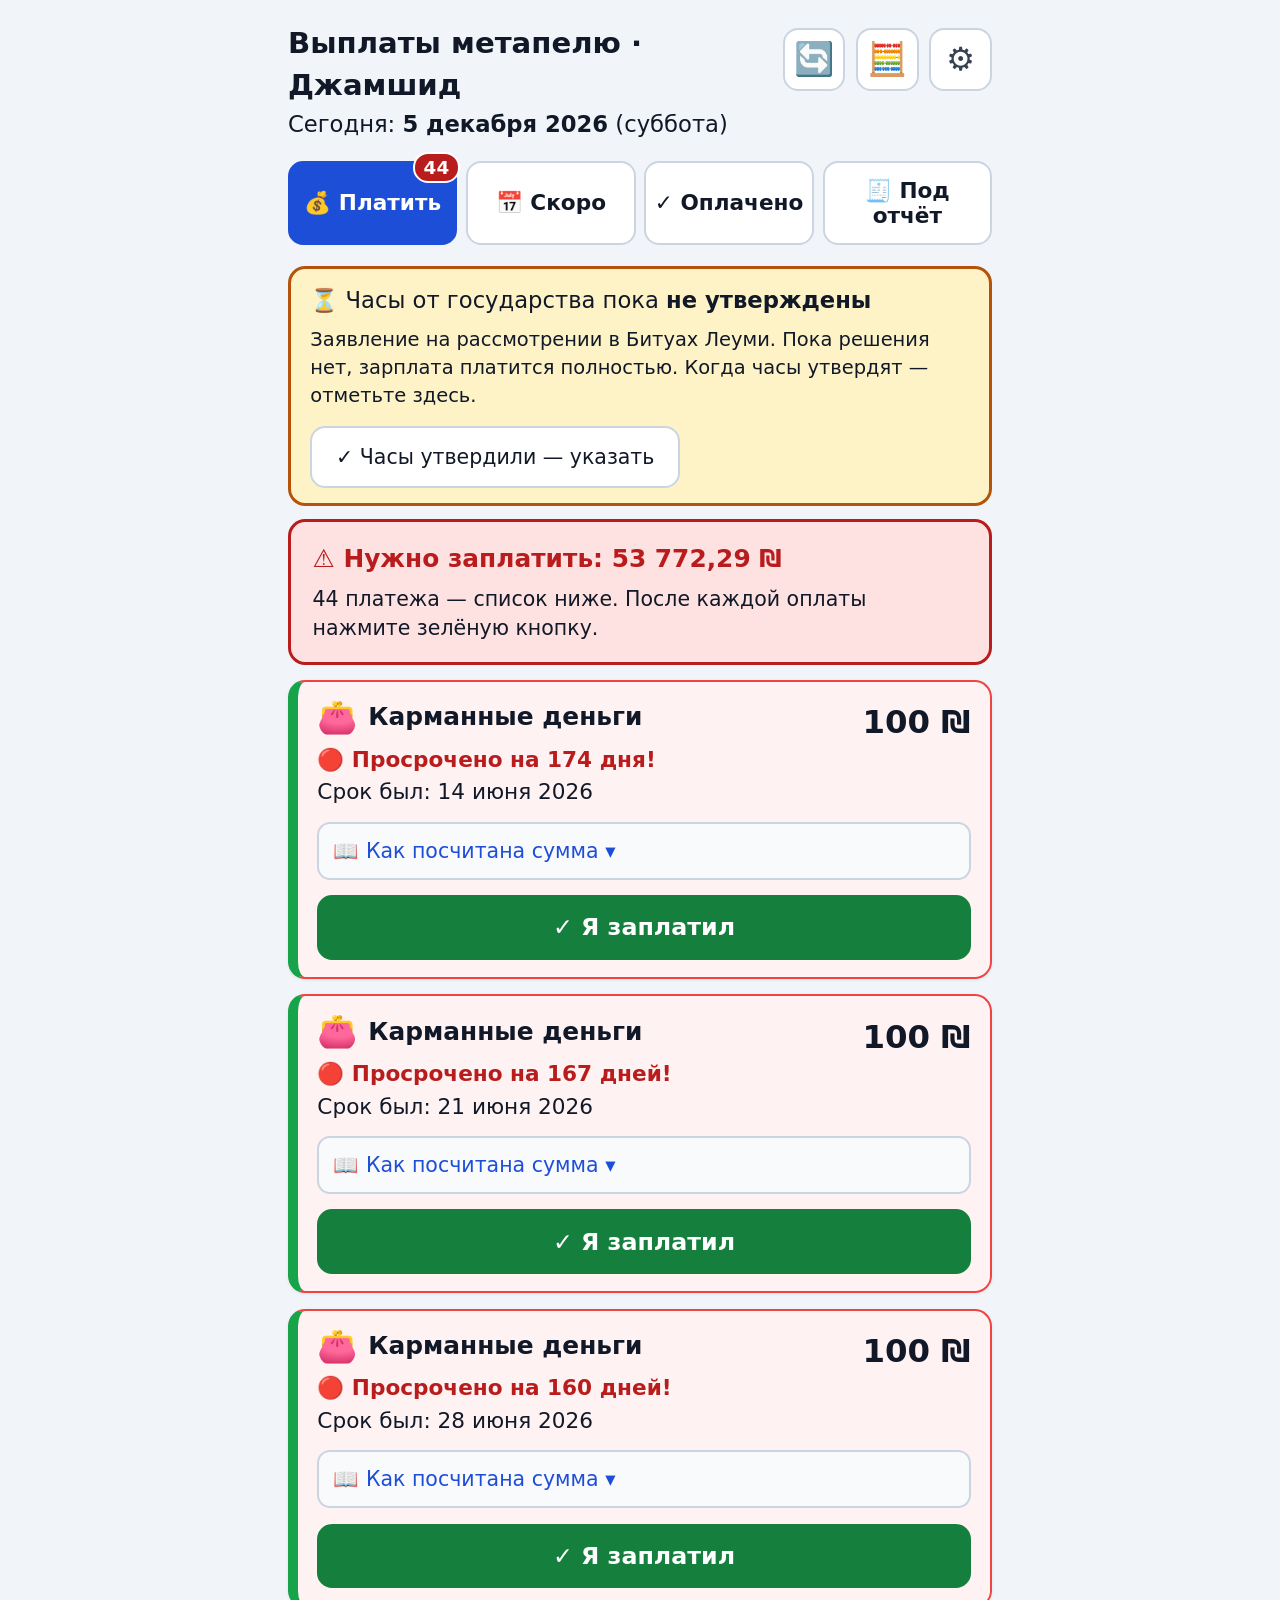
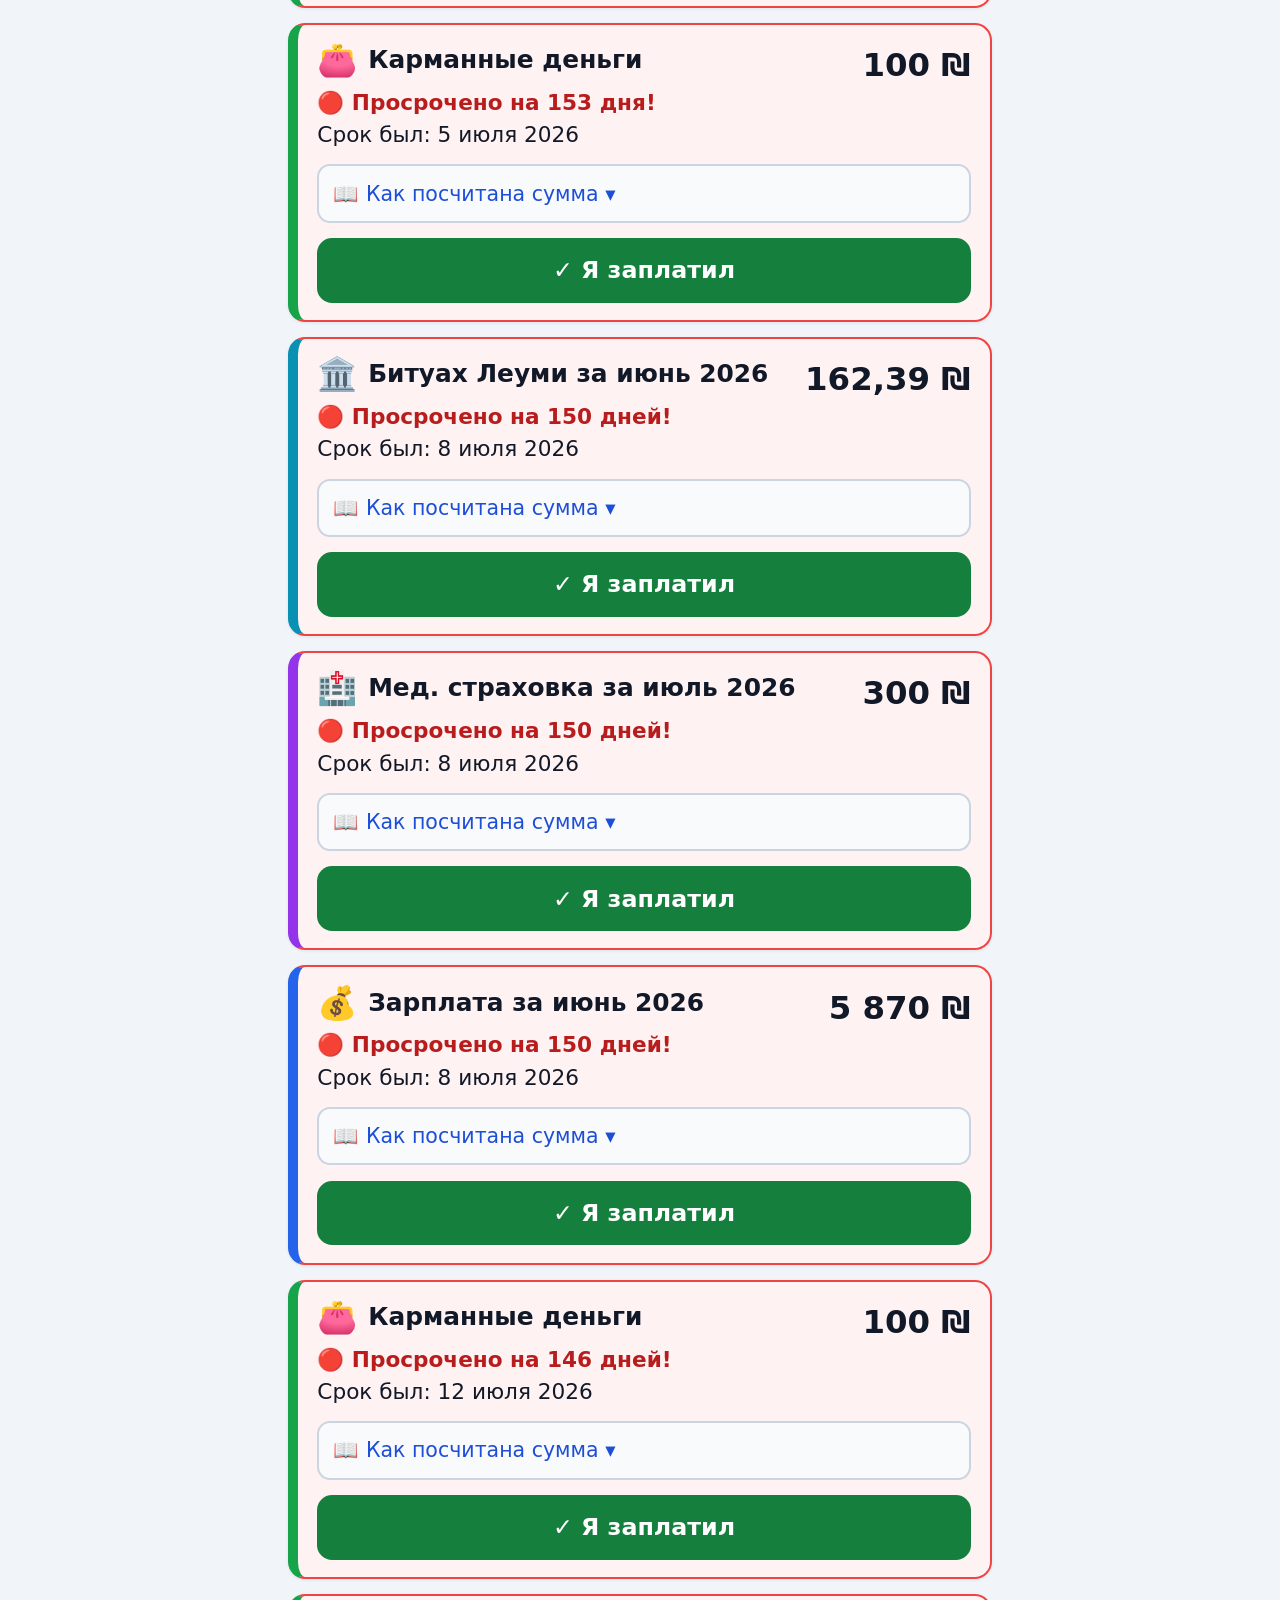
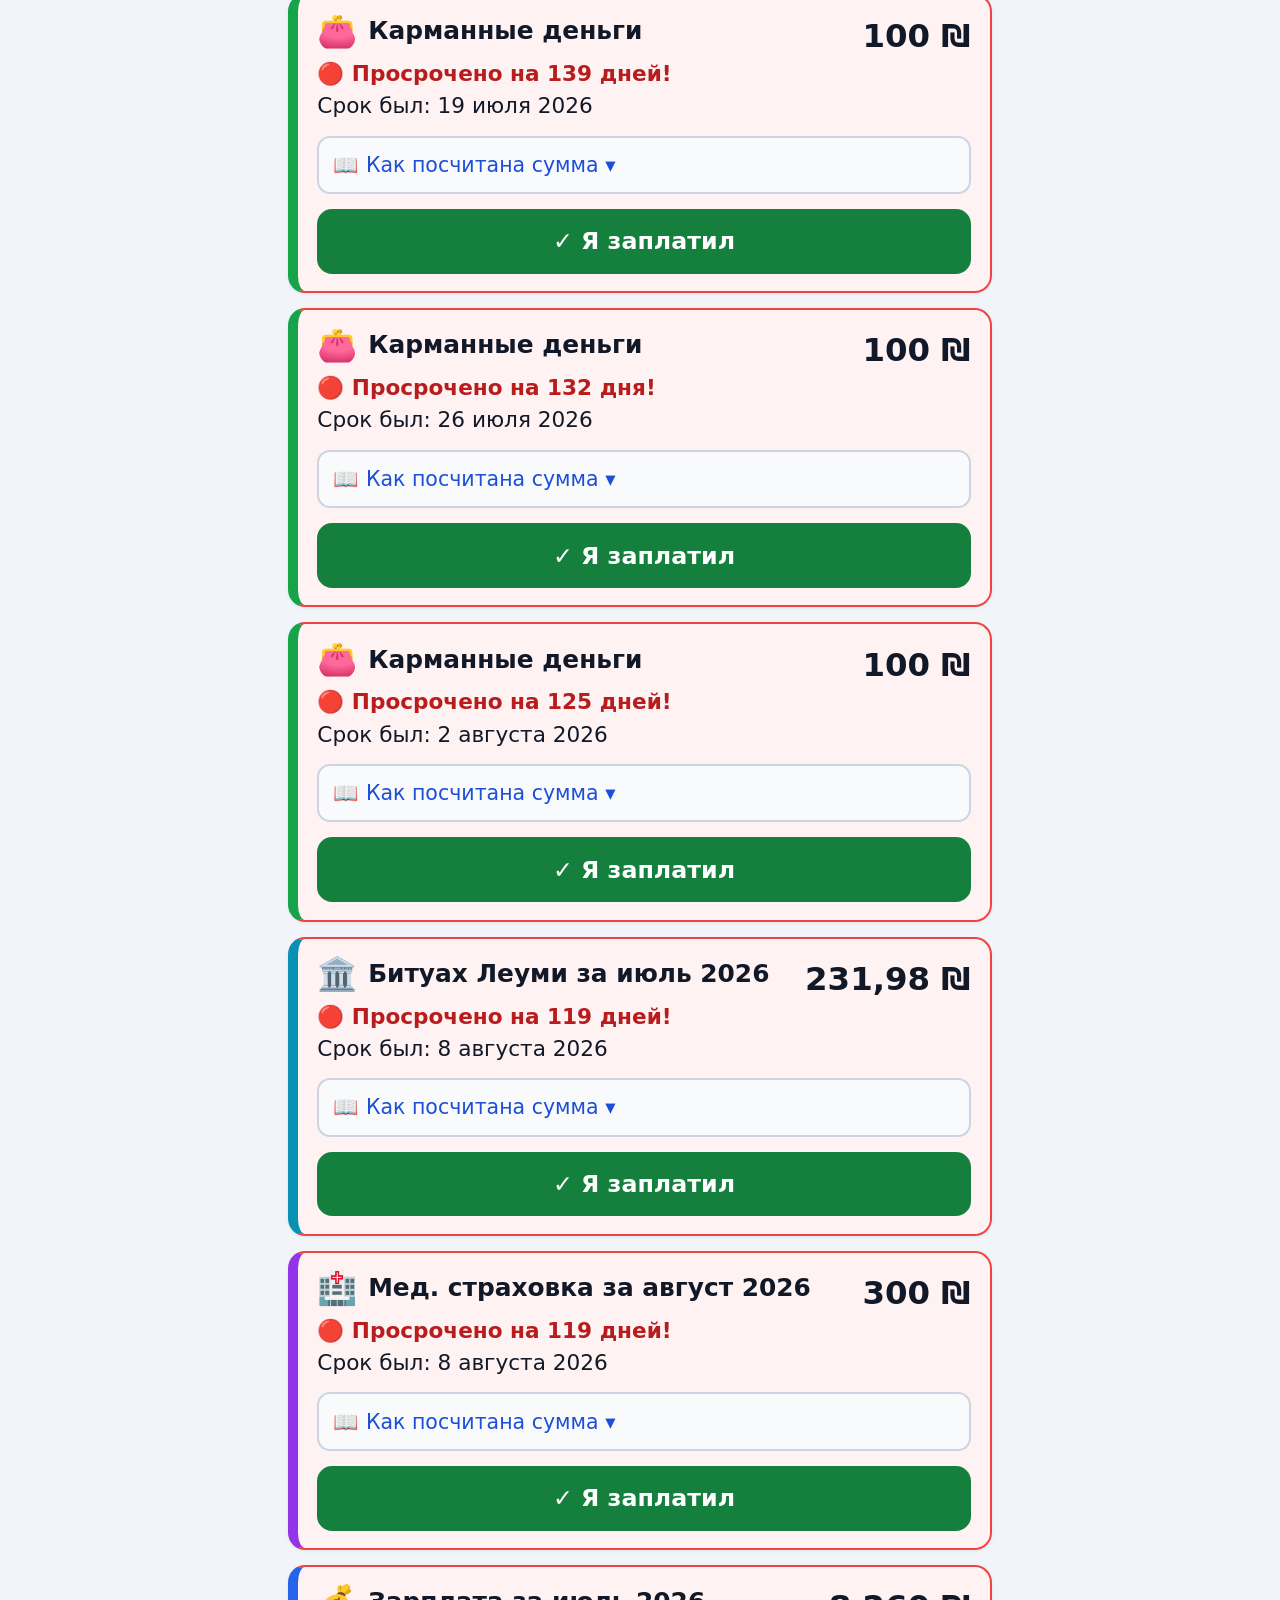
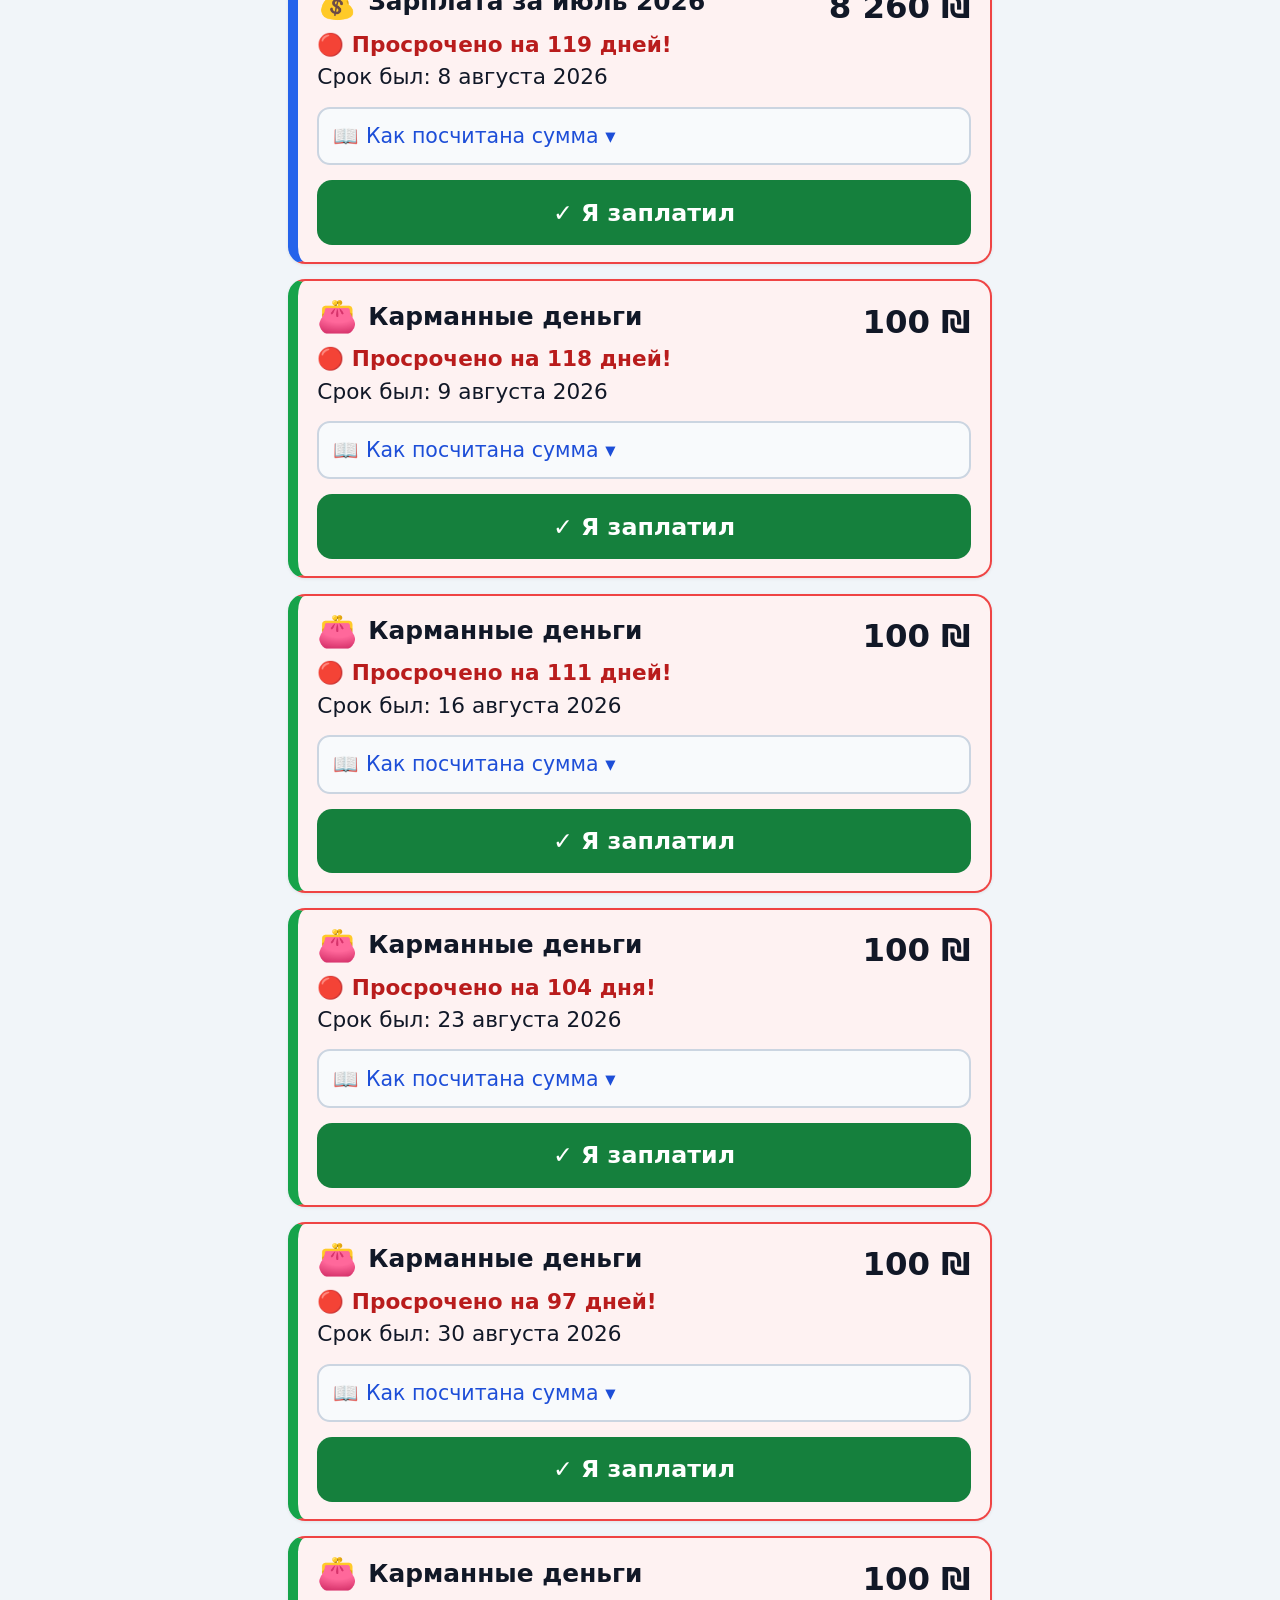
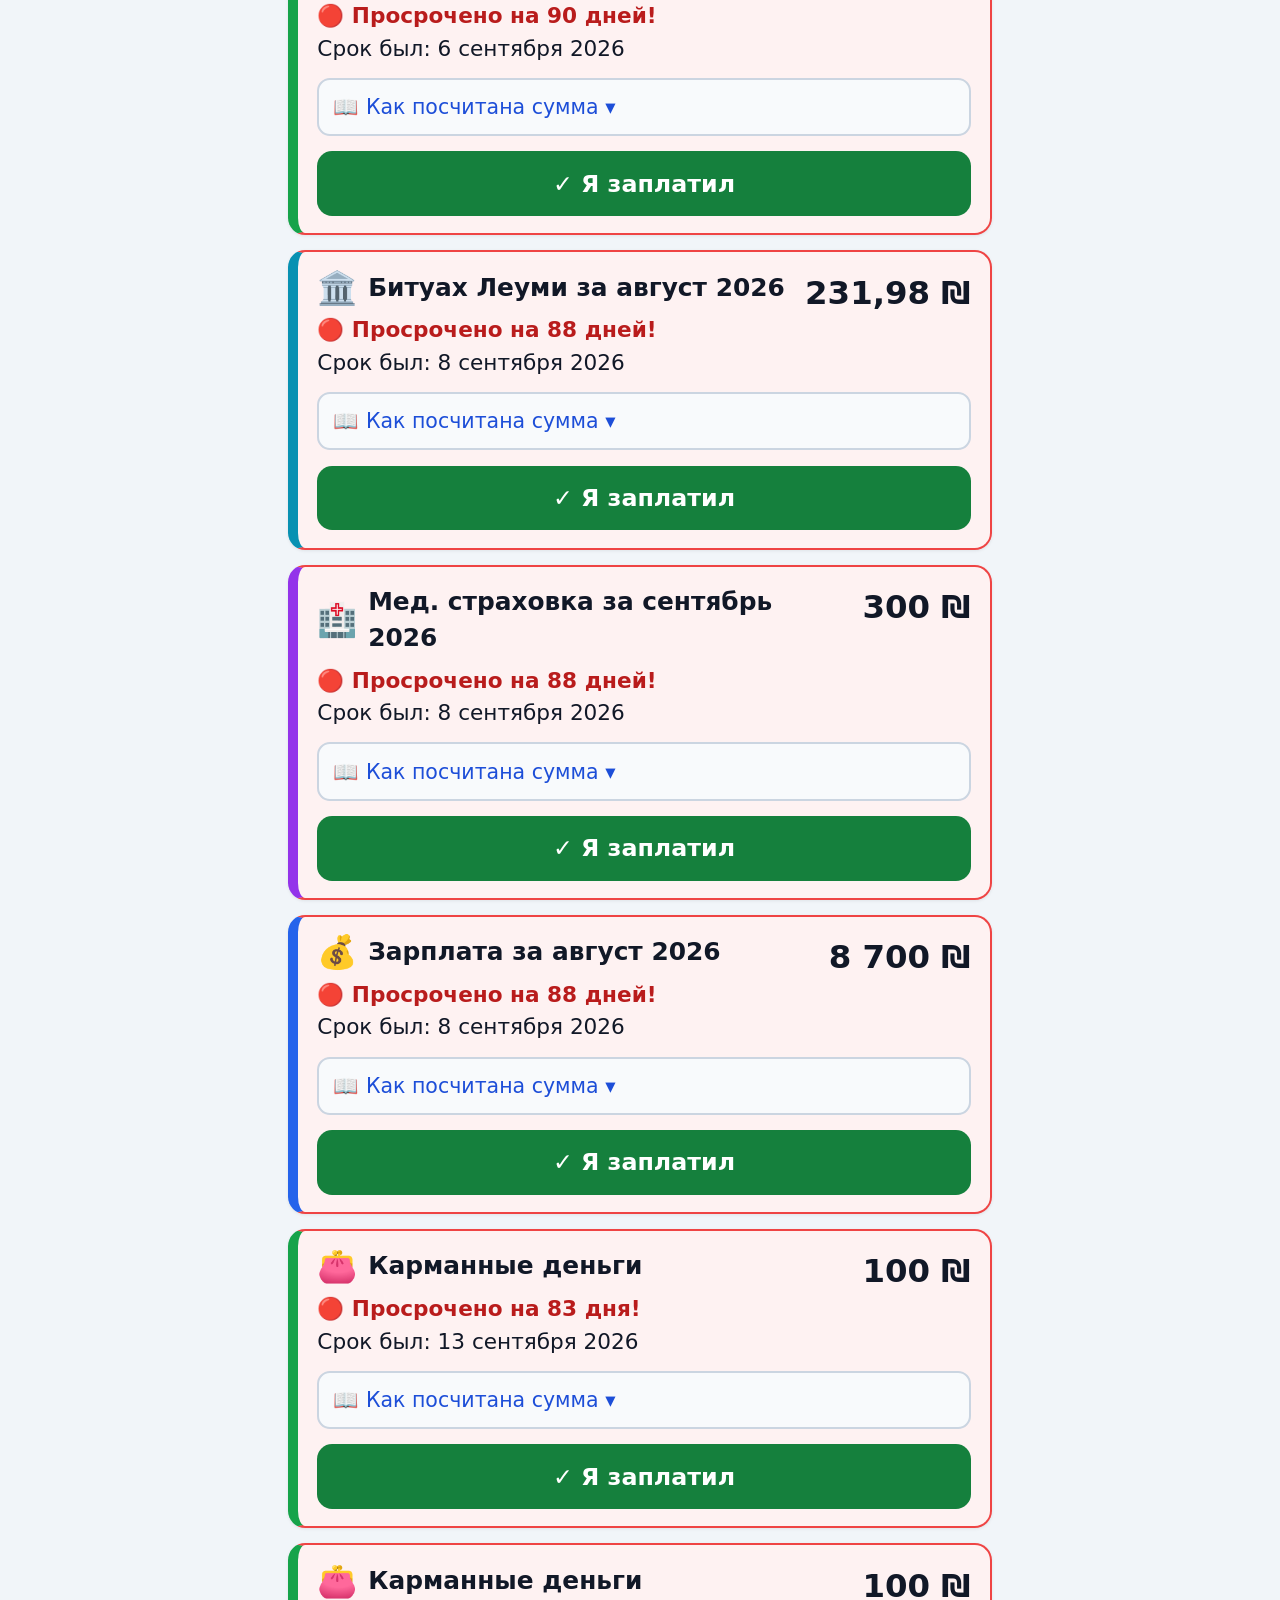
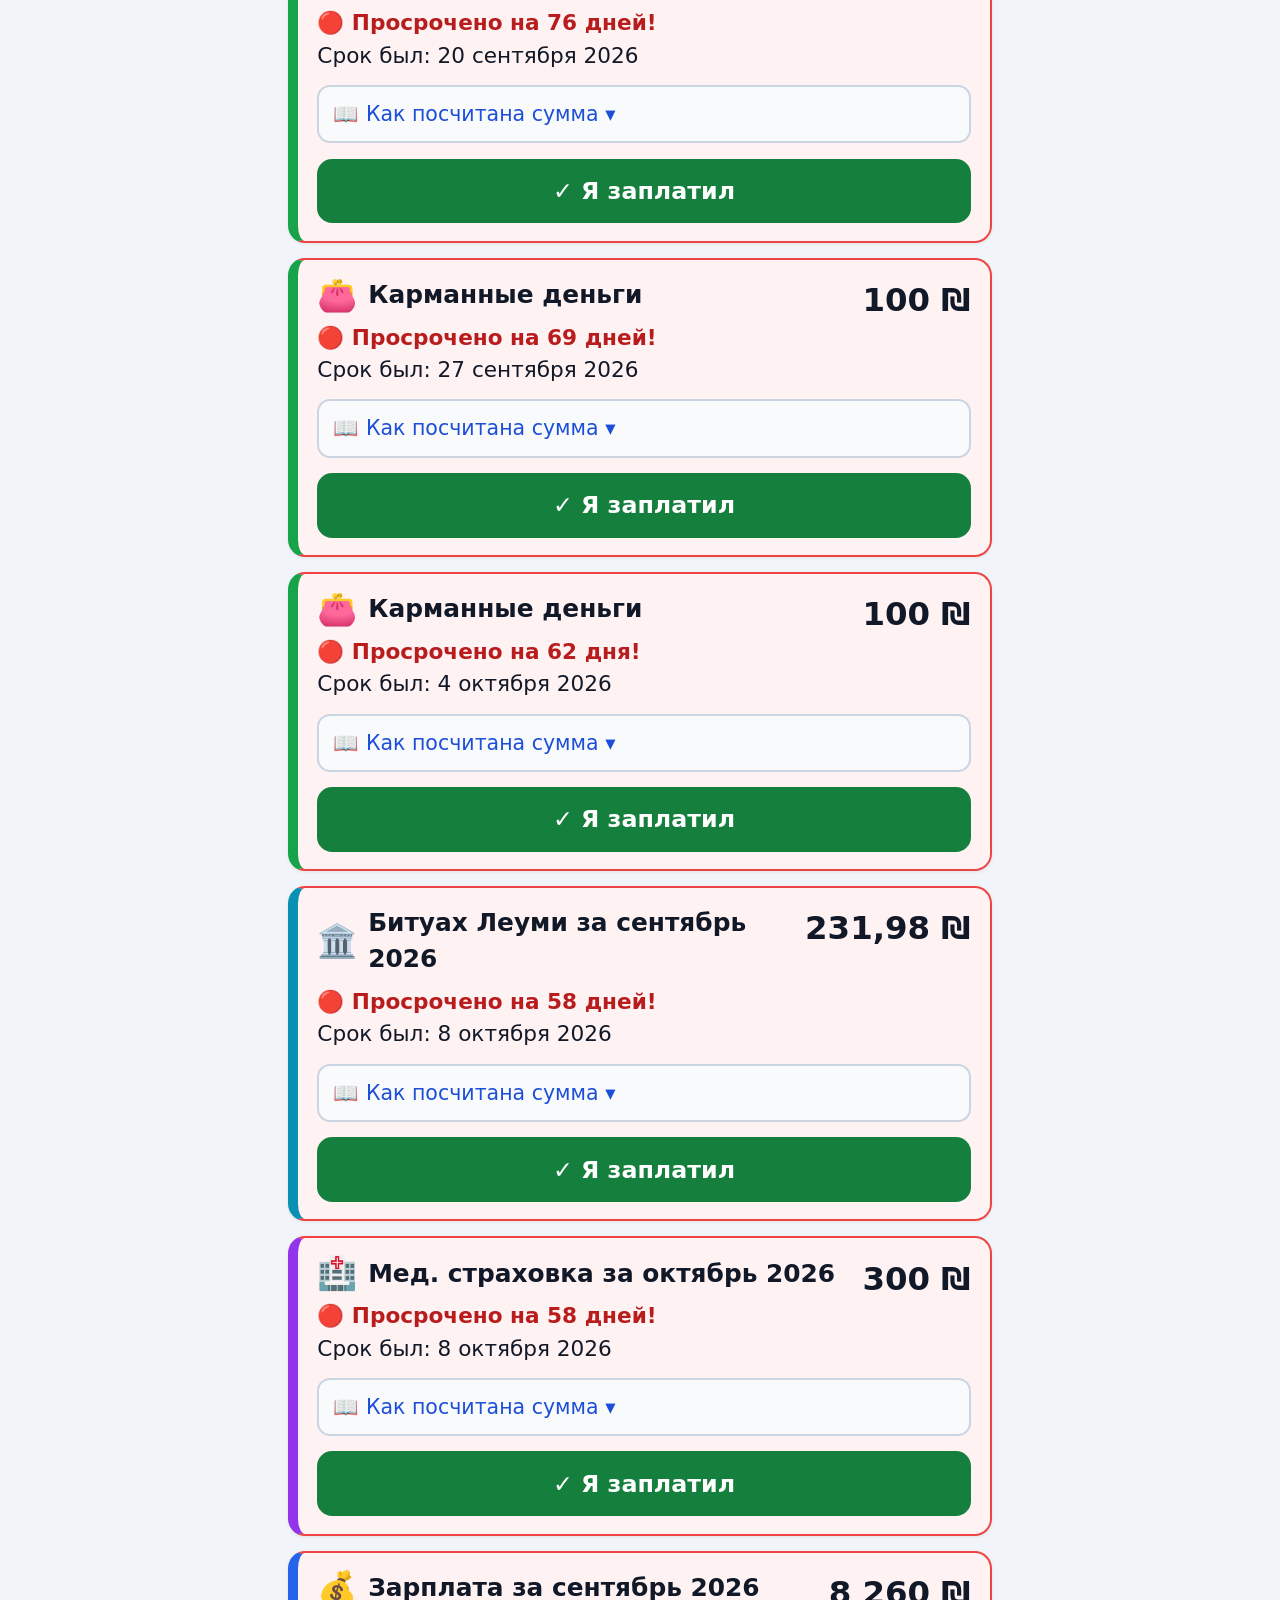
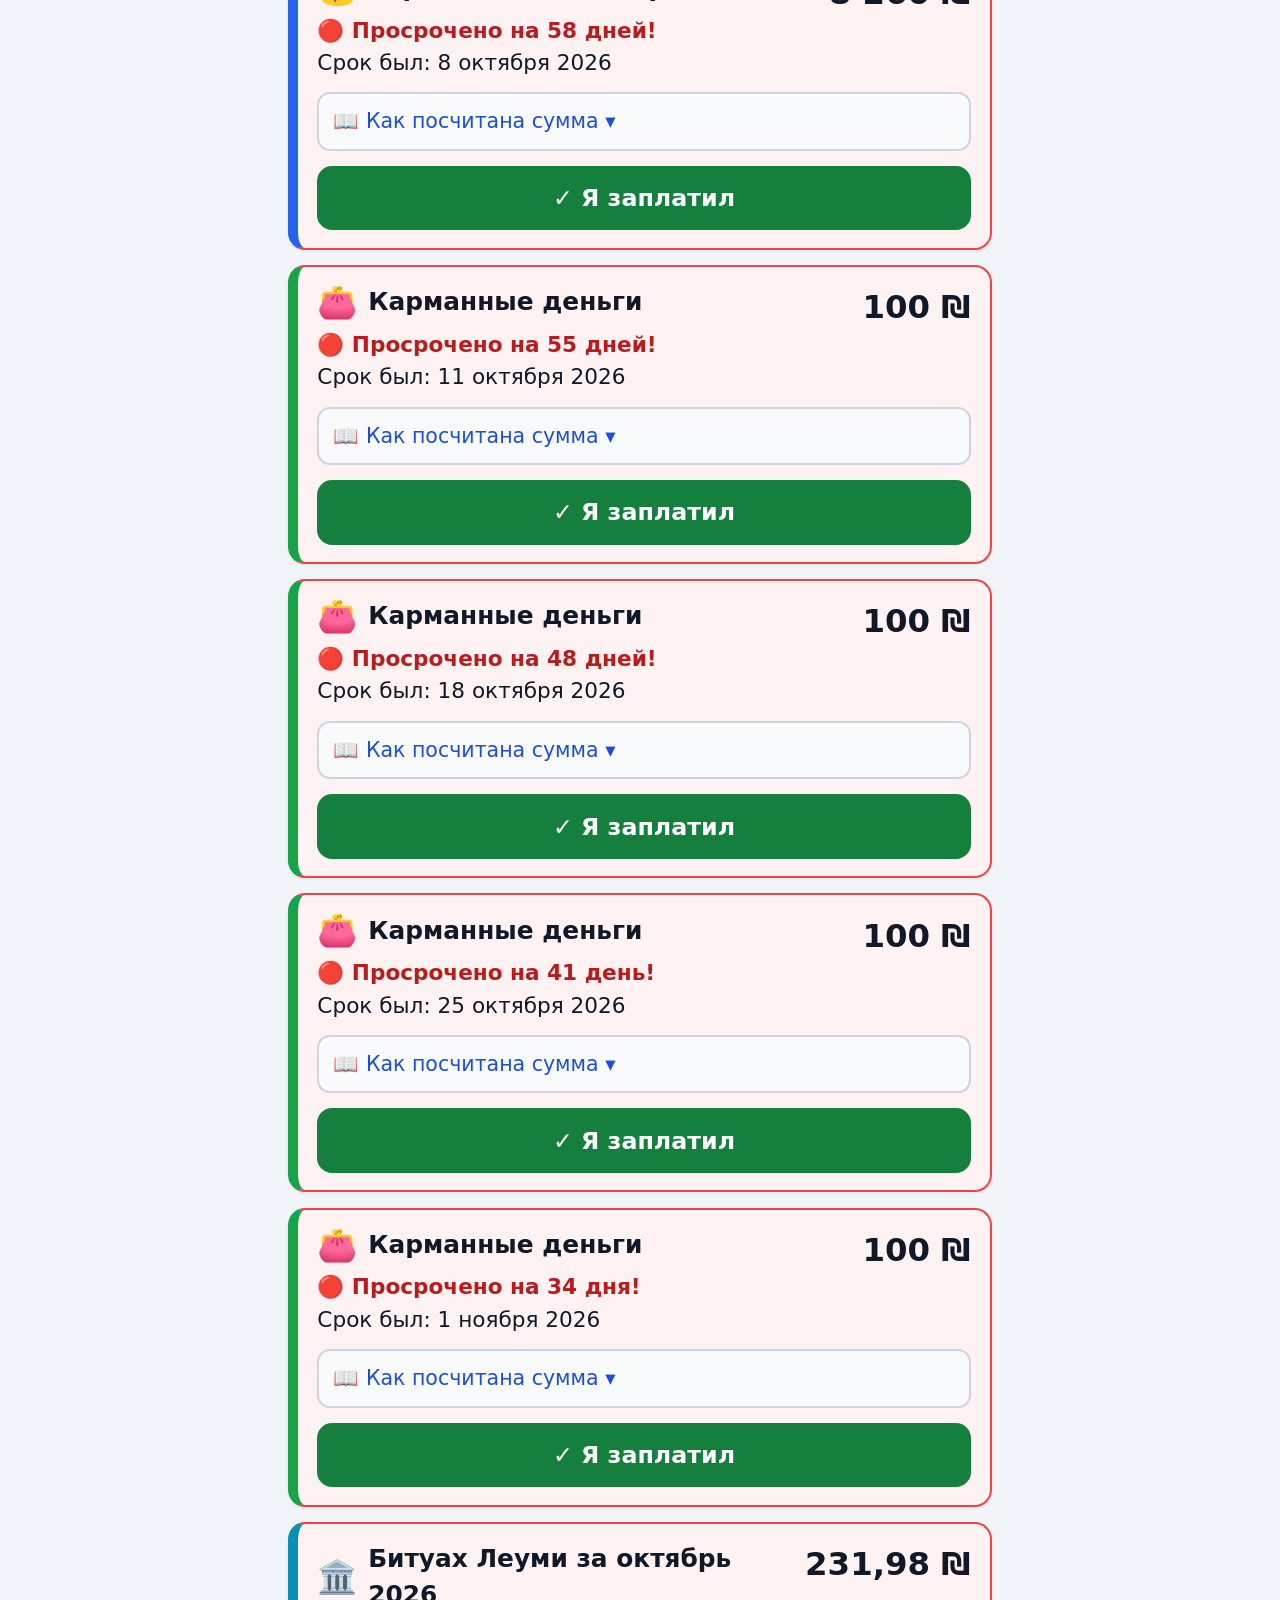
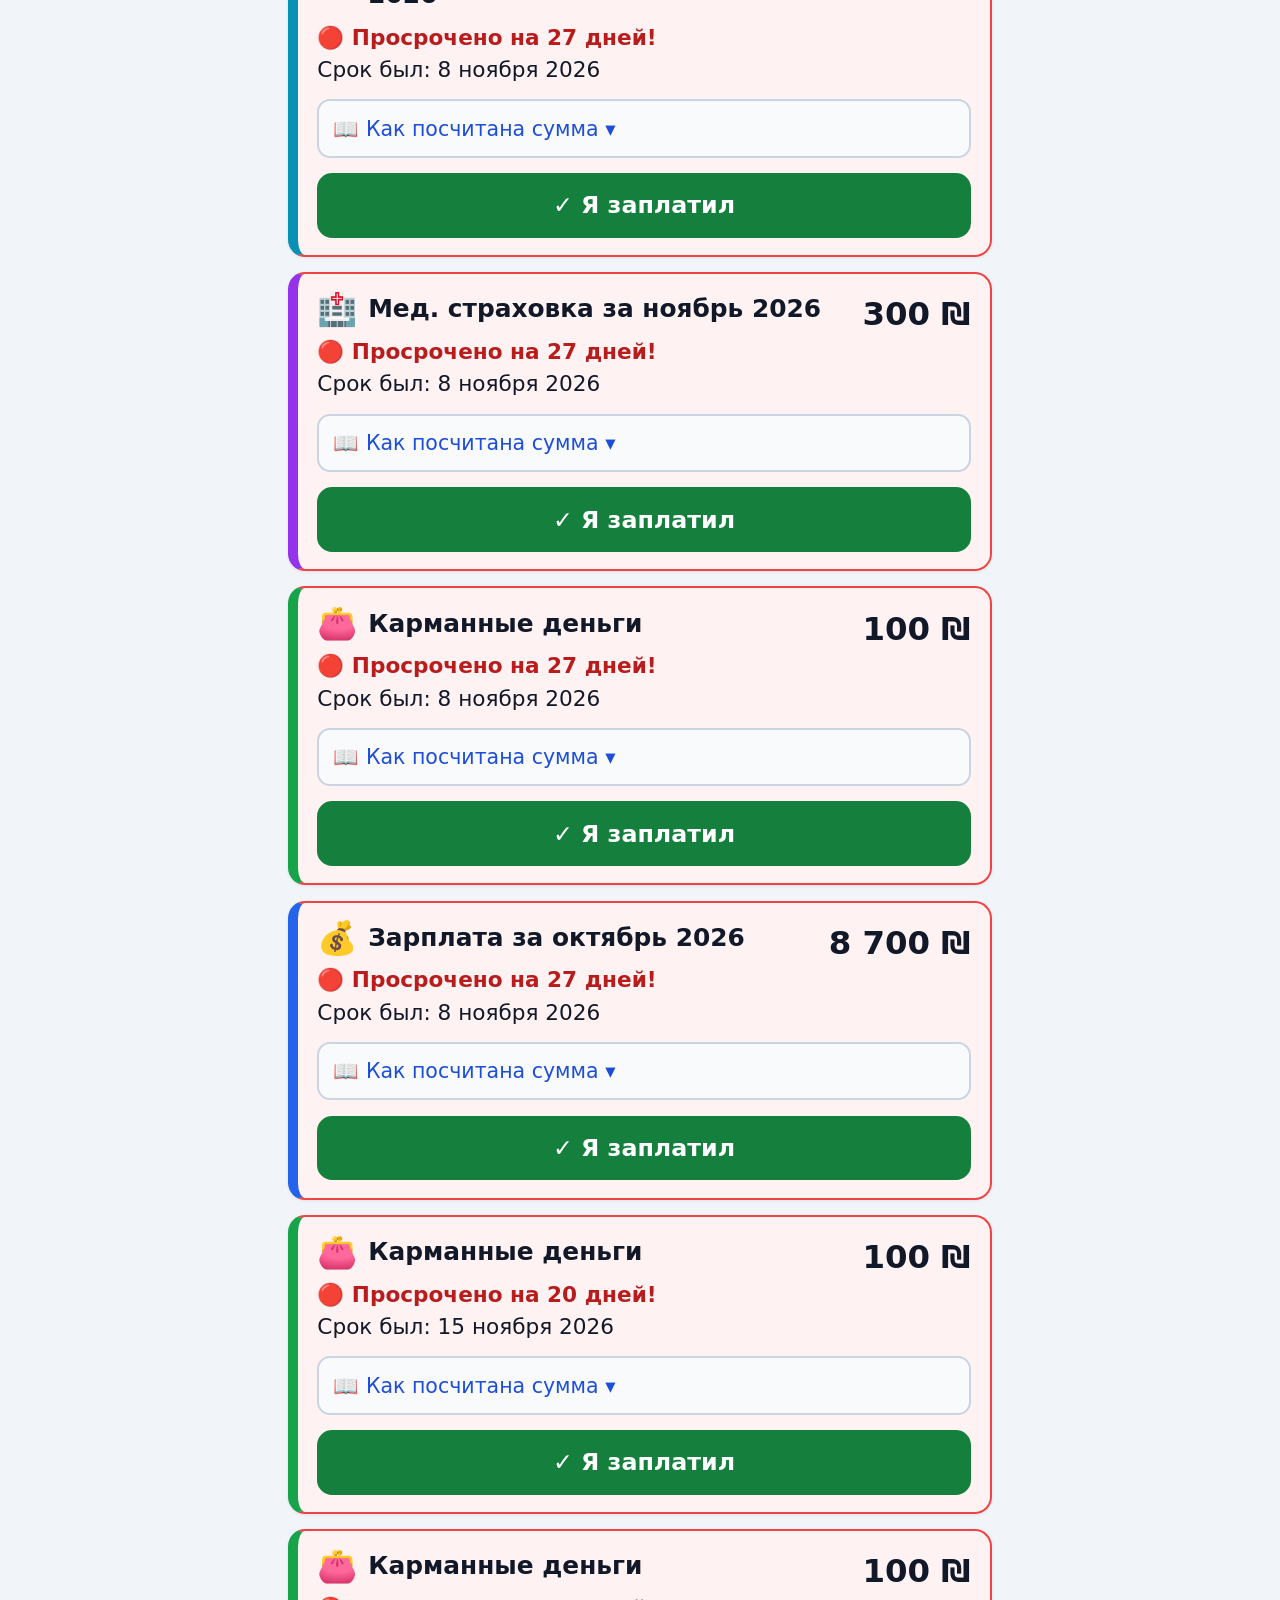
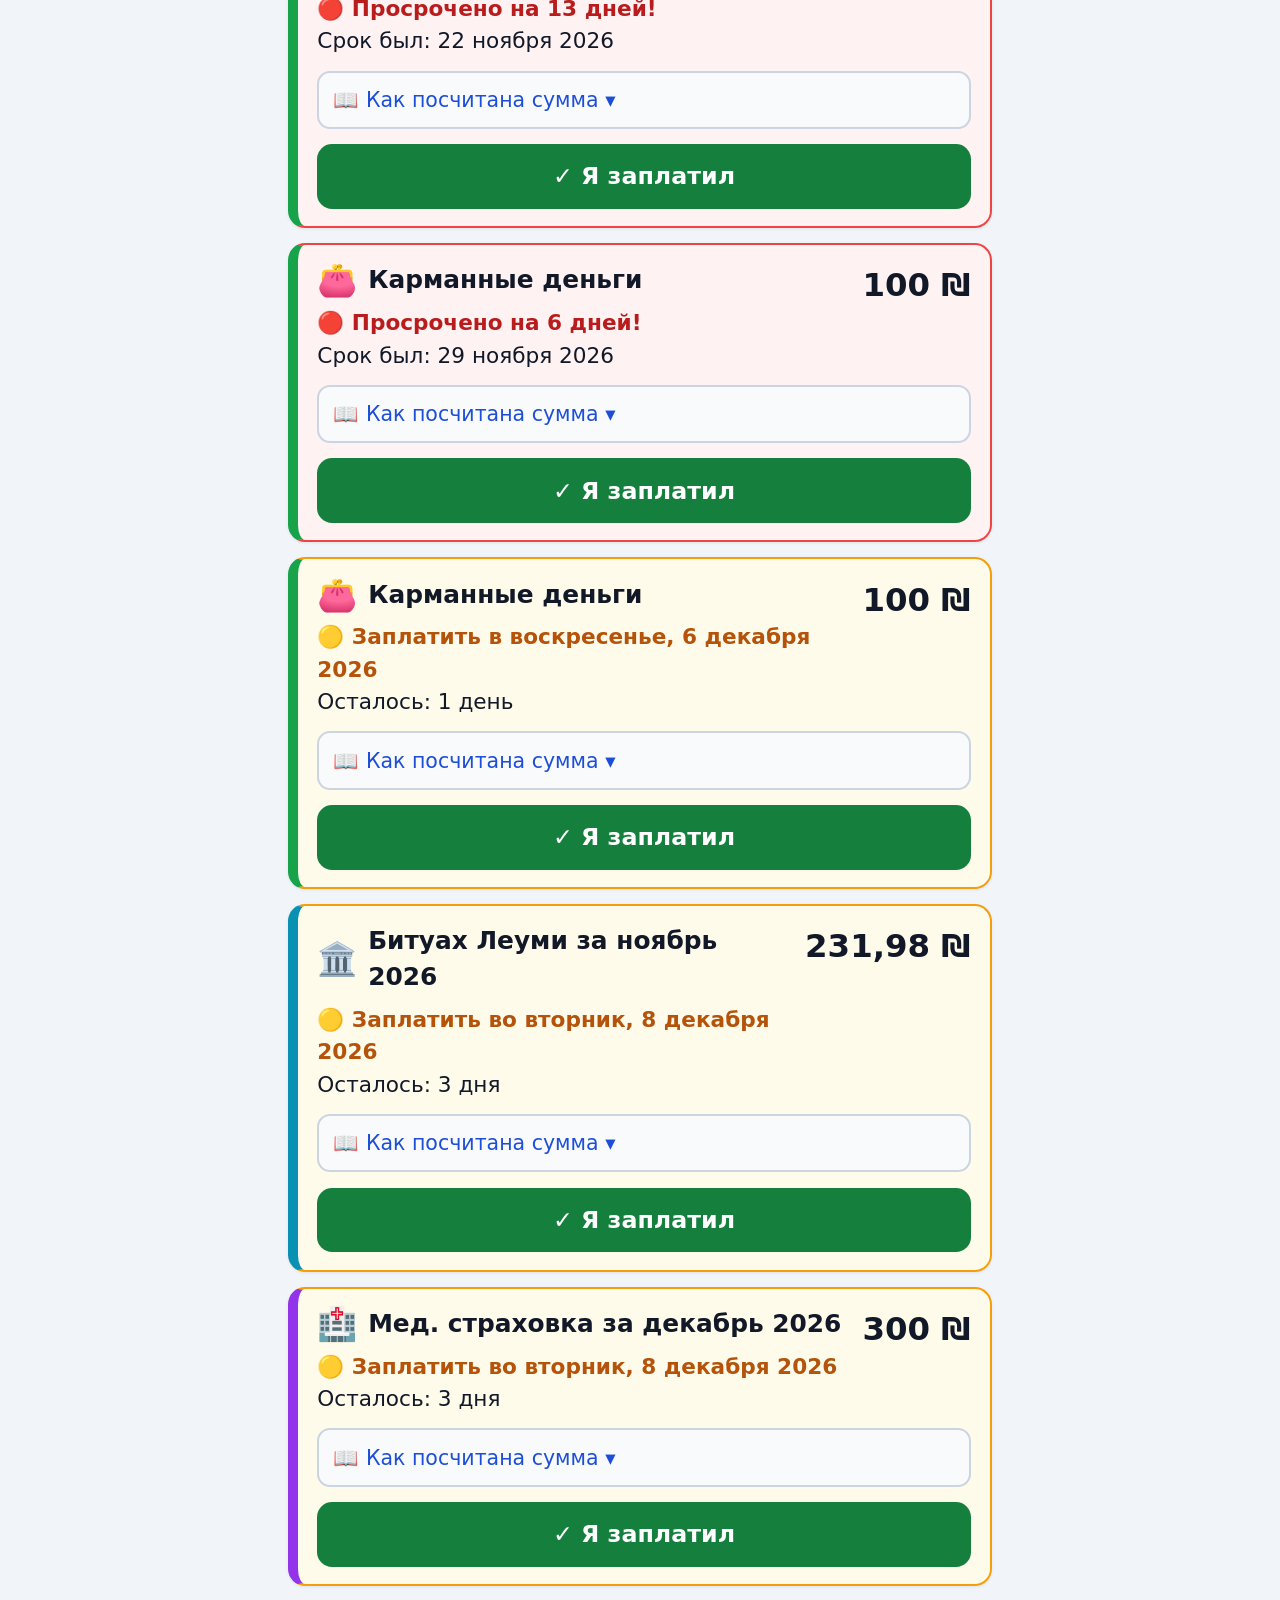
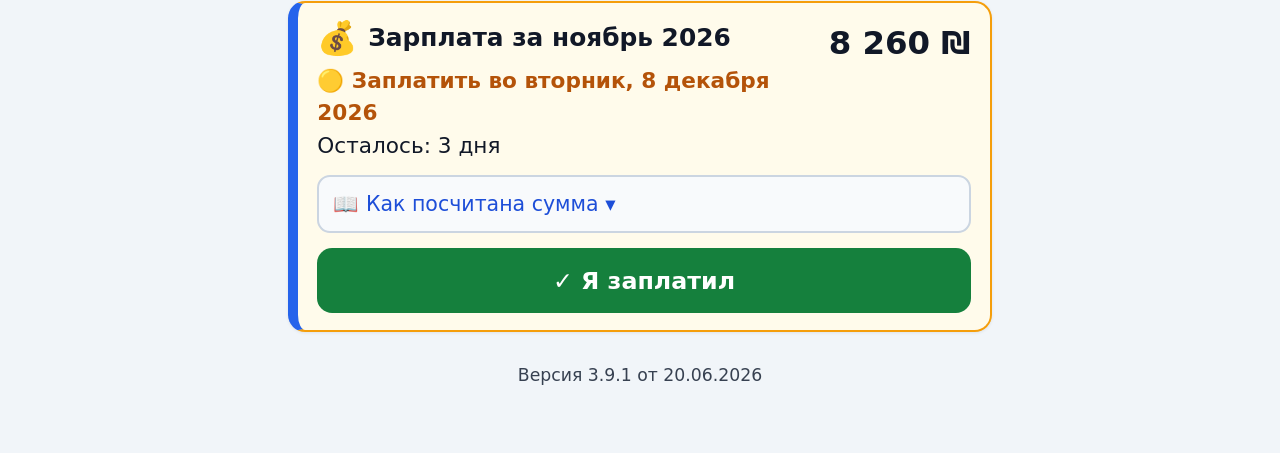
==== commit 8e6496b7: "Gate Табели v4.0 to STAGE only: root (prod) stays v3.9.1 until prod sign-off GitHub Pages serves pro" ====
--- a/index.html
+++ b/index.html
@@ -30,12 +30,10 @@
       <button class="tab" data-tab="upcoming">📅 Скоро</button>
       <button class="tab" data-tab="history">✓ Оплачено</button>
       <button class="tab" data-tab="advance">🧾 Под отчёт<span id="badge-advance" class="tab-dot" style="display:none"></span></button>
-      <button class="tab" data-tab="timesheets">📋 Табели<span id="badge-timesheets" style="display:none">0</span></button>
     </nav>
 
     <main id="content"></main>
     <footer id="app-version"></footer>
-  <input type="file" id="ts-file-input" accept="application/pdf" style="display:none">
   </div>
 
   <!-- диалог «Оплачено» -->
--- a/css/styles.css
+++ b/css/styles.css
@@ -133,7 +133,7 @@
   color: #fff;
 }
 
-#badge-due, #badge-timesheets {
+#badge-due {
   position: absolute;
   top: -10px;
   right: -4px;
@@ -696,12 +696,6 @@
   margin: 18px 0;
 }
 
-.ts-chip { display:inline-block; border-radius: 8px; padding: 3px 10px; font-size: 16px; font-weight: 600; }
-.ts-unsigned { background: #f1f5f9; color: var(--muted); }
-.ts-caregiver, .ts-family { background: #fef3c7; color: var(--amber); }
-.ts-full { background: #dcfce7; color: var(--green); }
-.ts-sent { background: #dbeafe; color: var(--accent); }
-
 @media (max-width: 520px) {
   body { font-size: 19px; }
   .card-amount { font-size: 27px; }
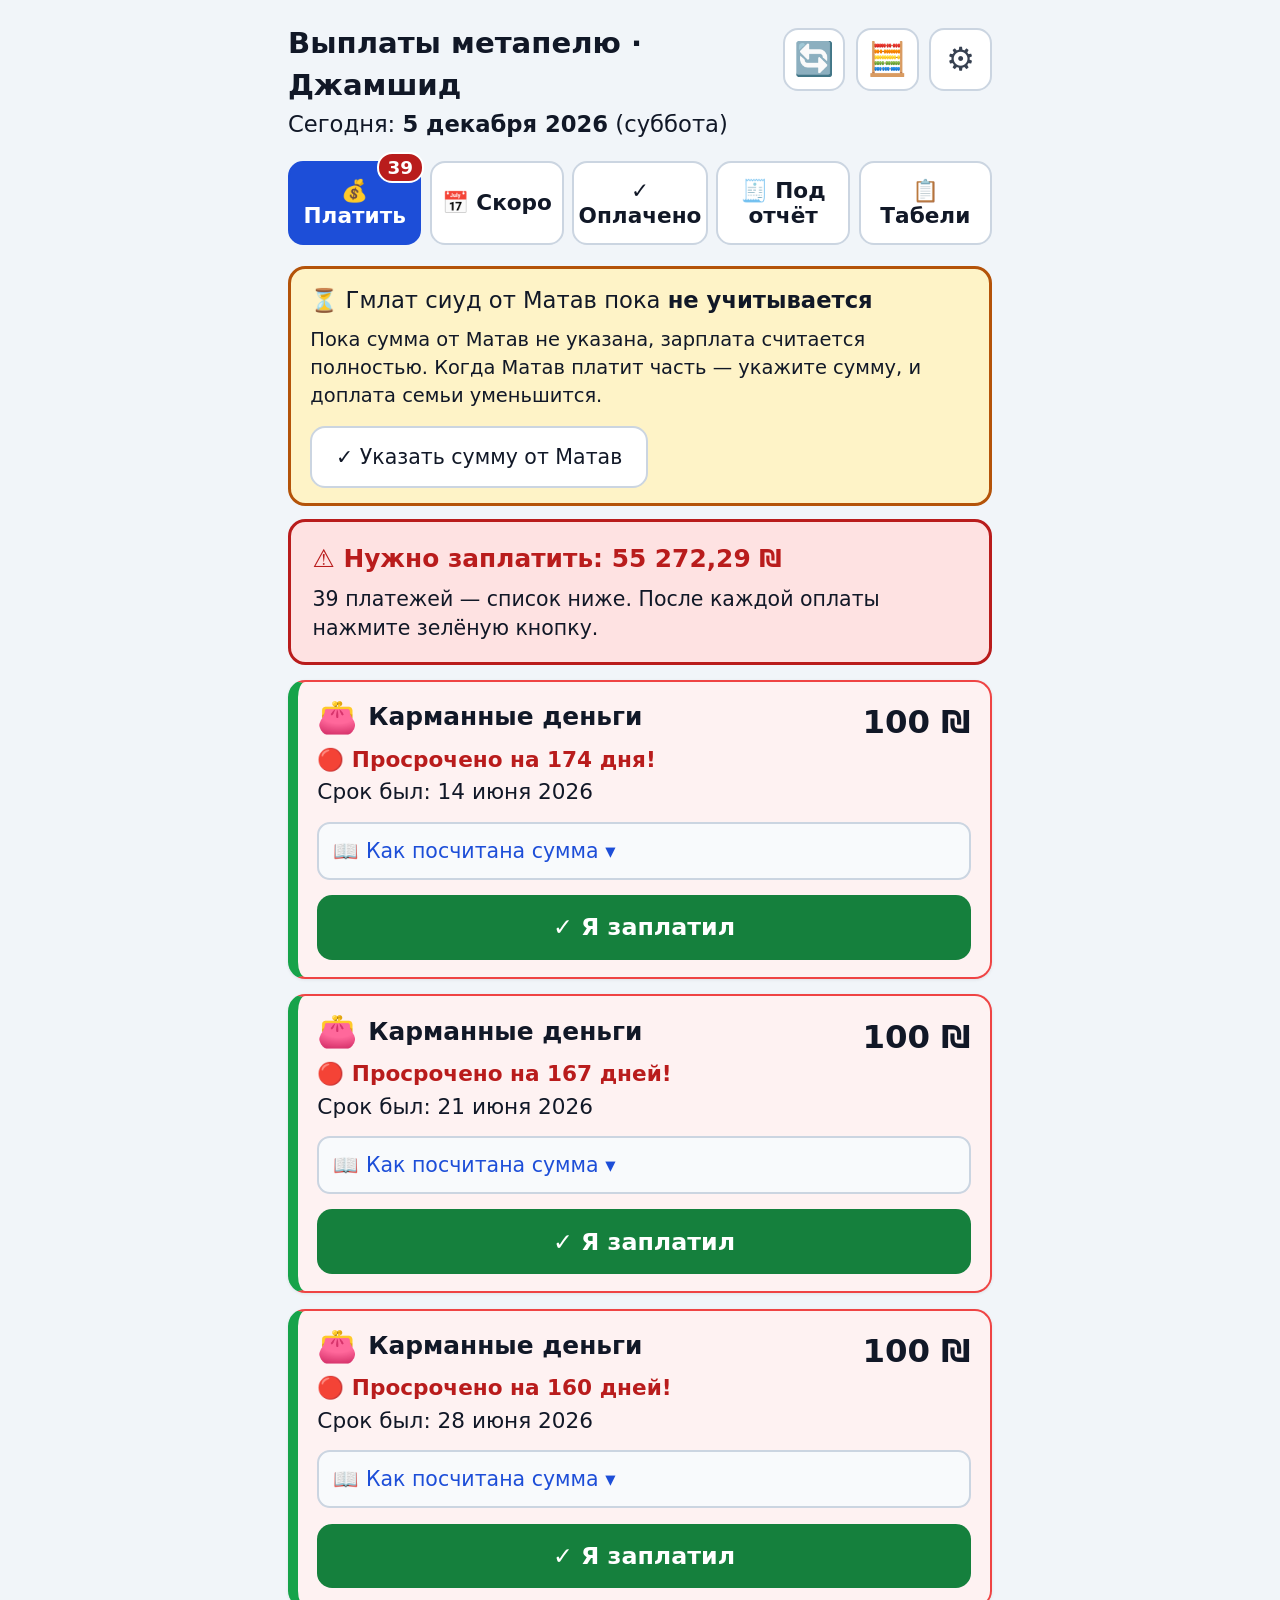
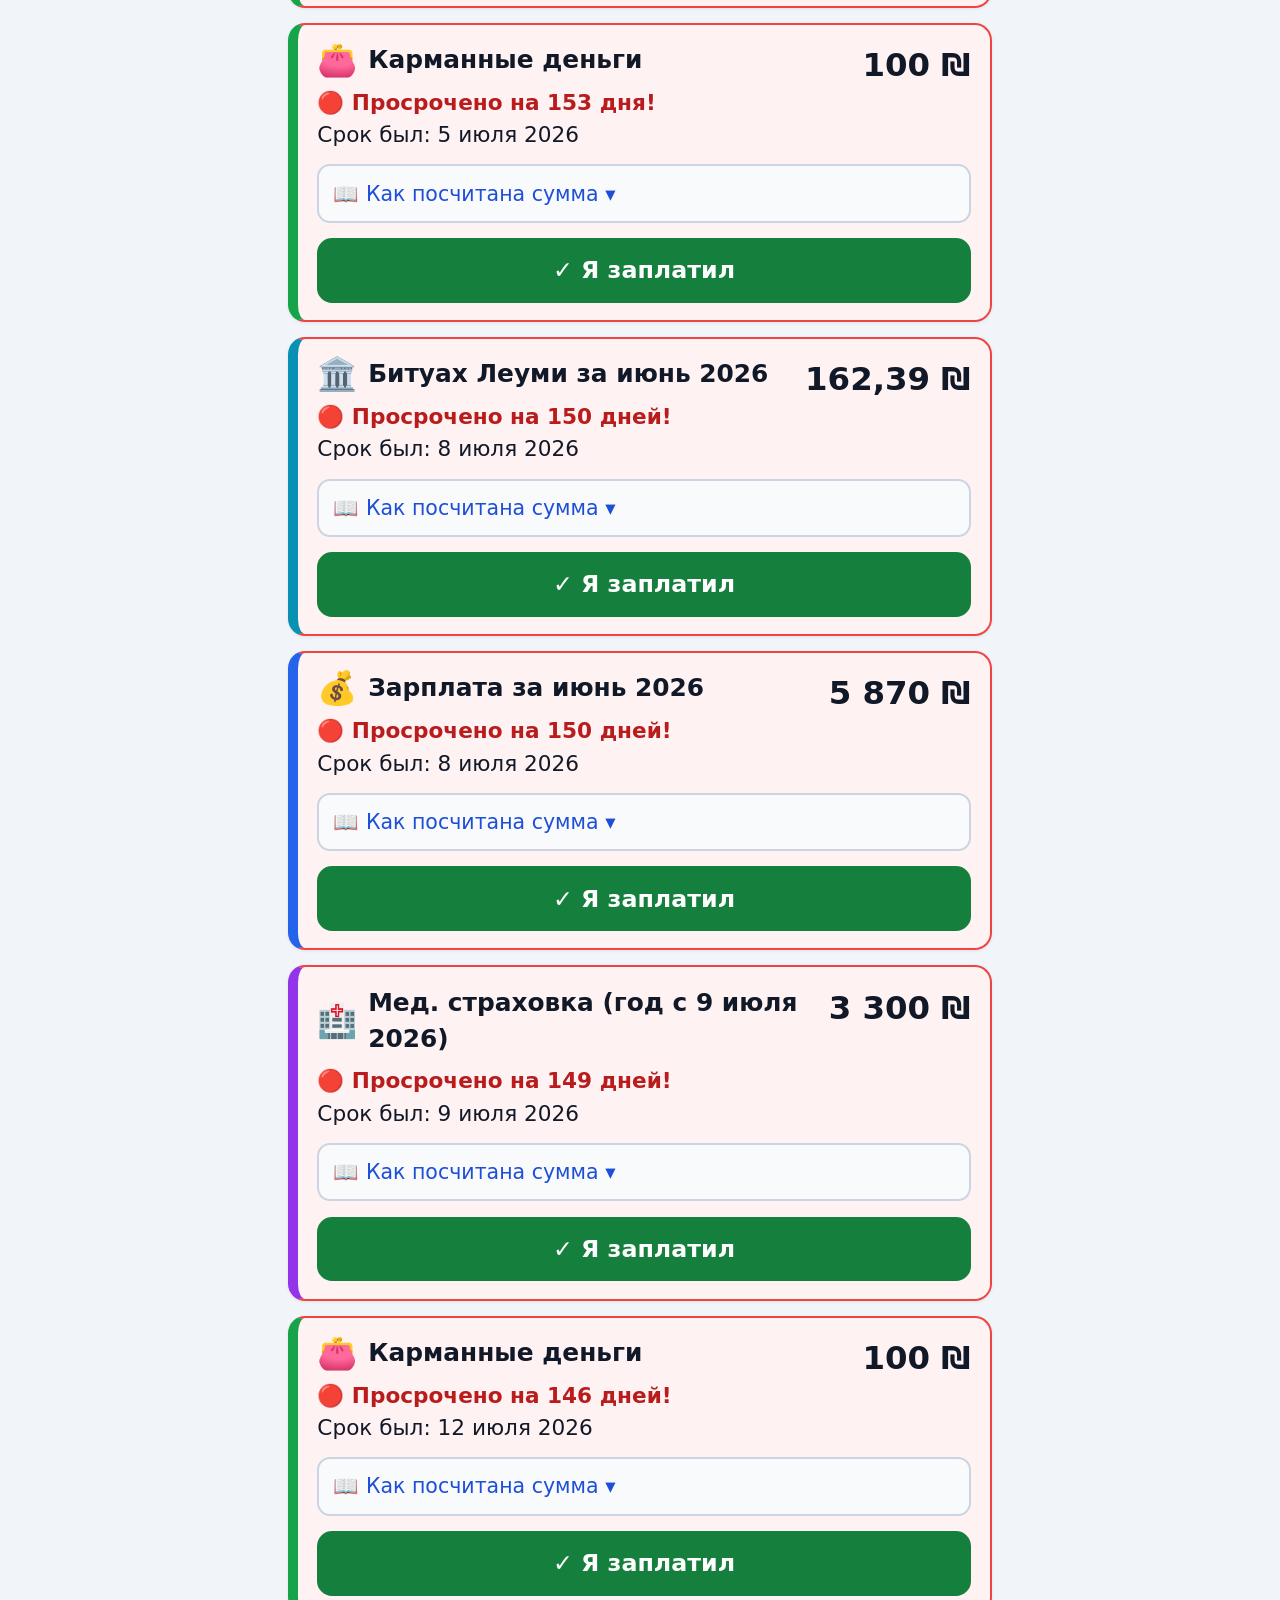
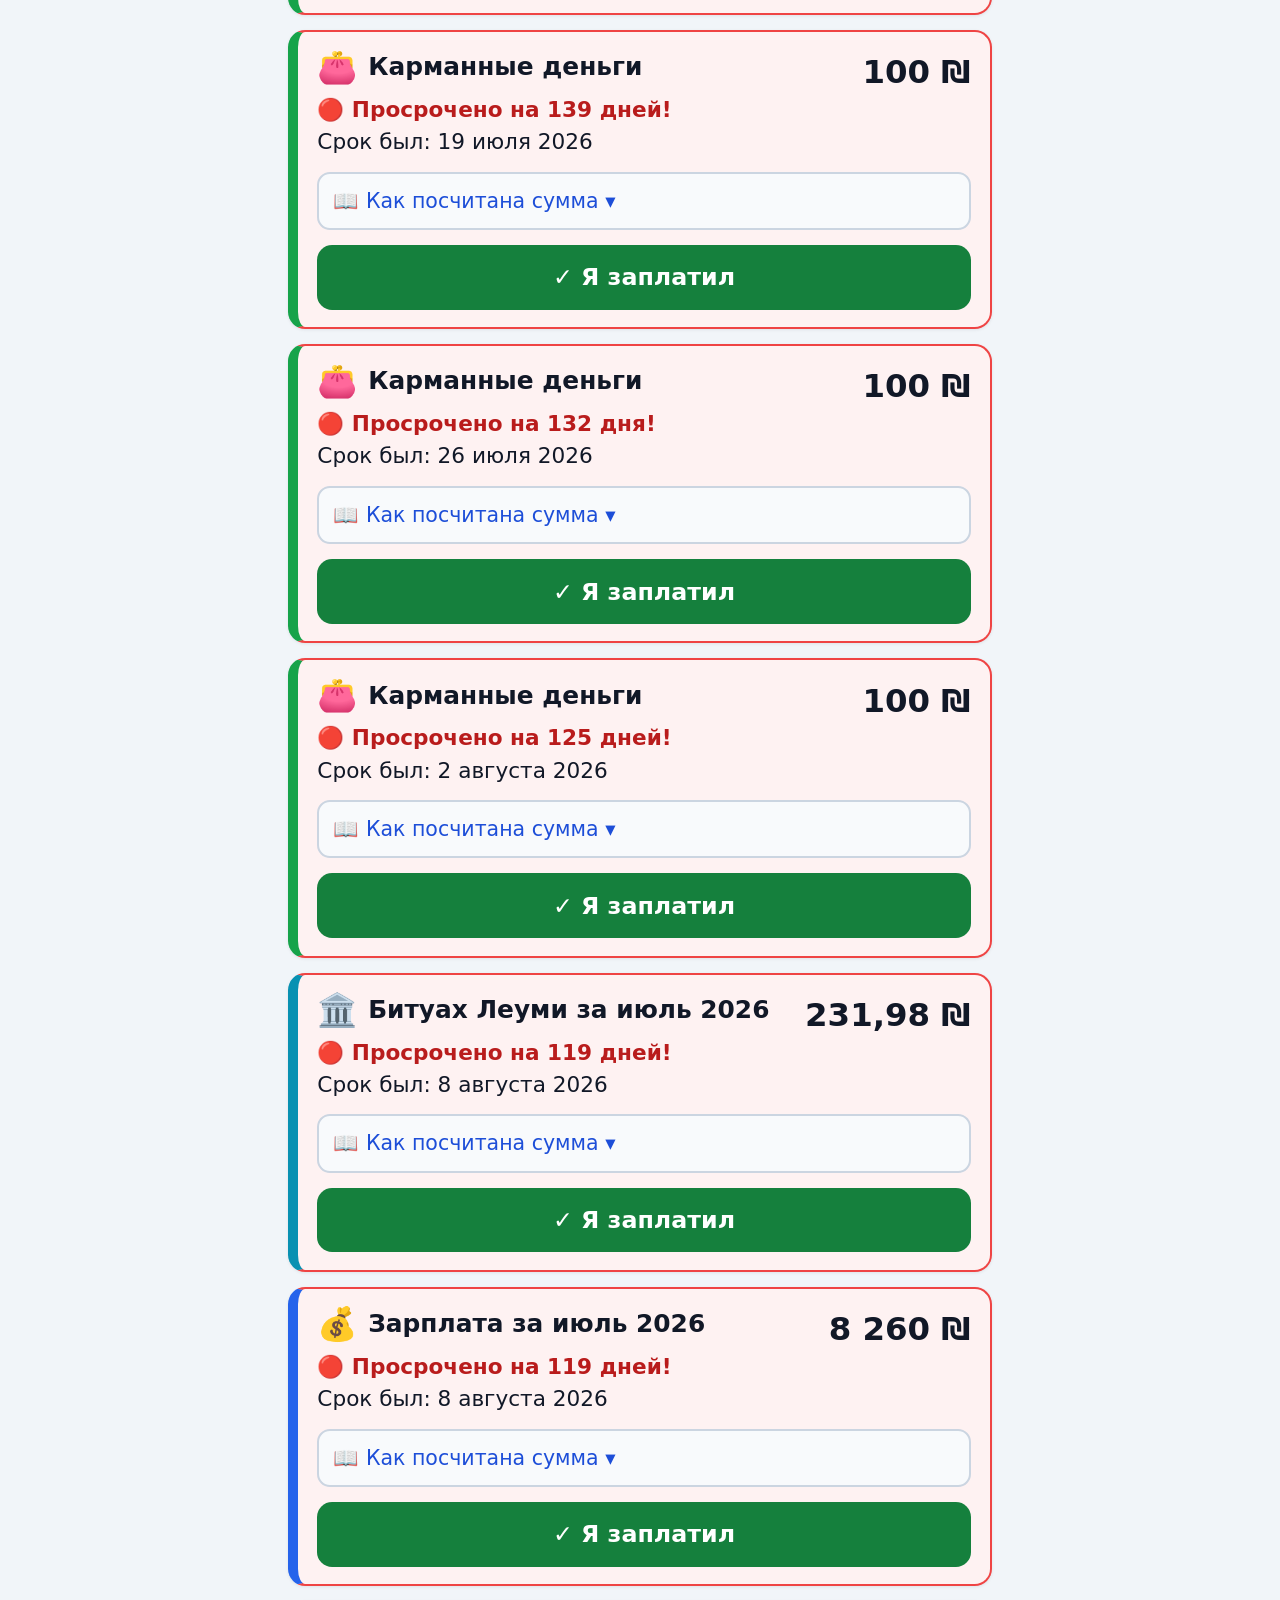
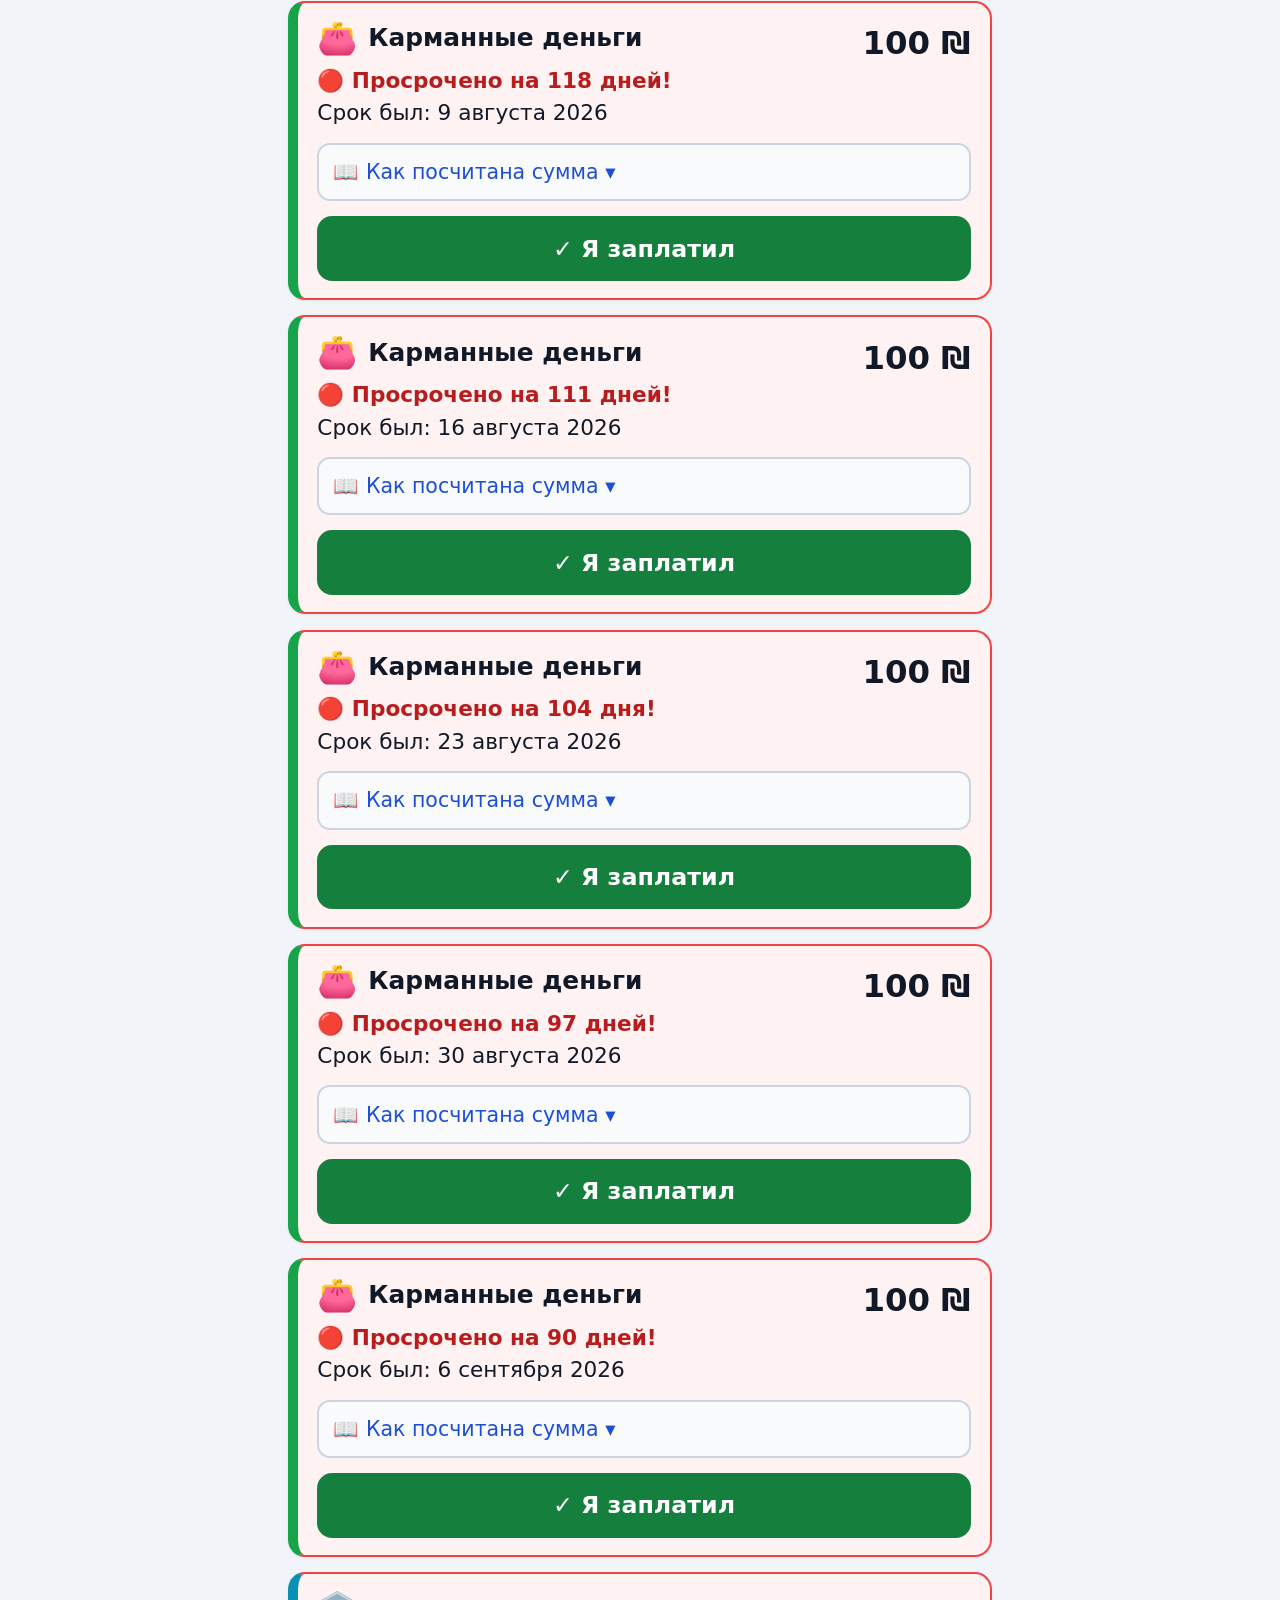
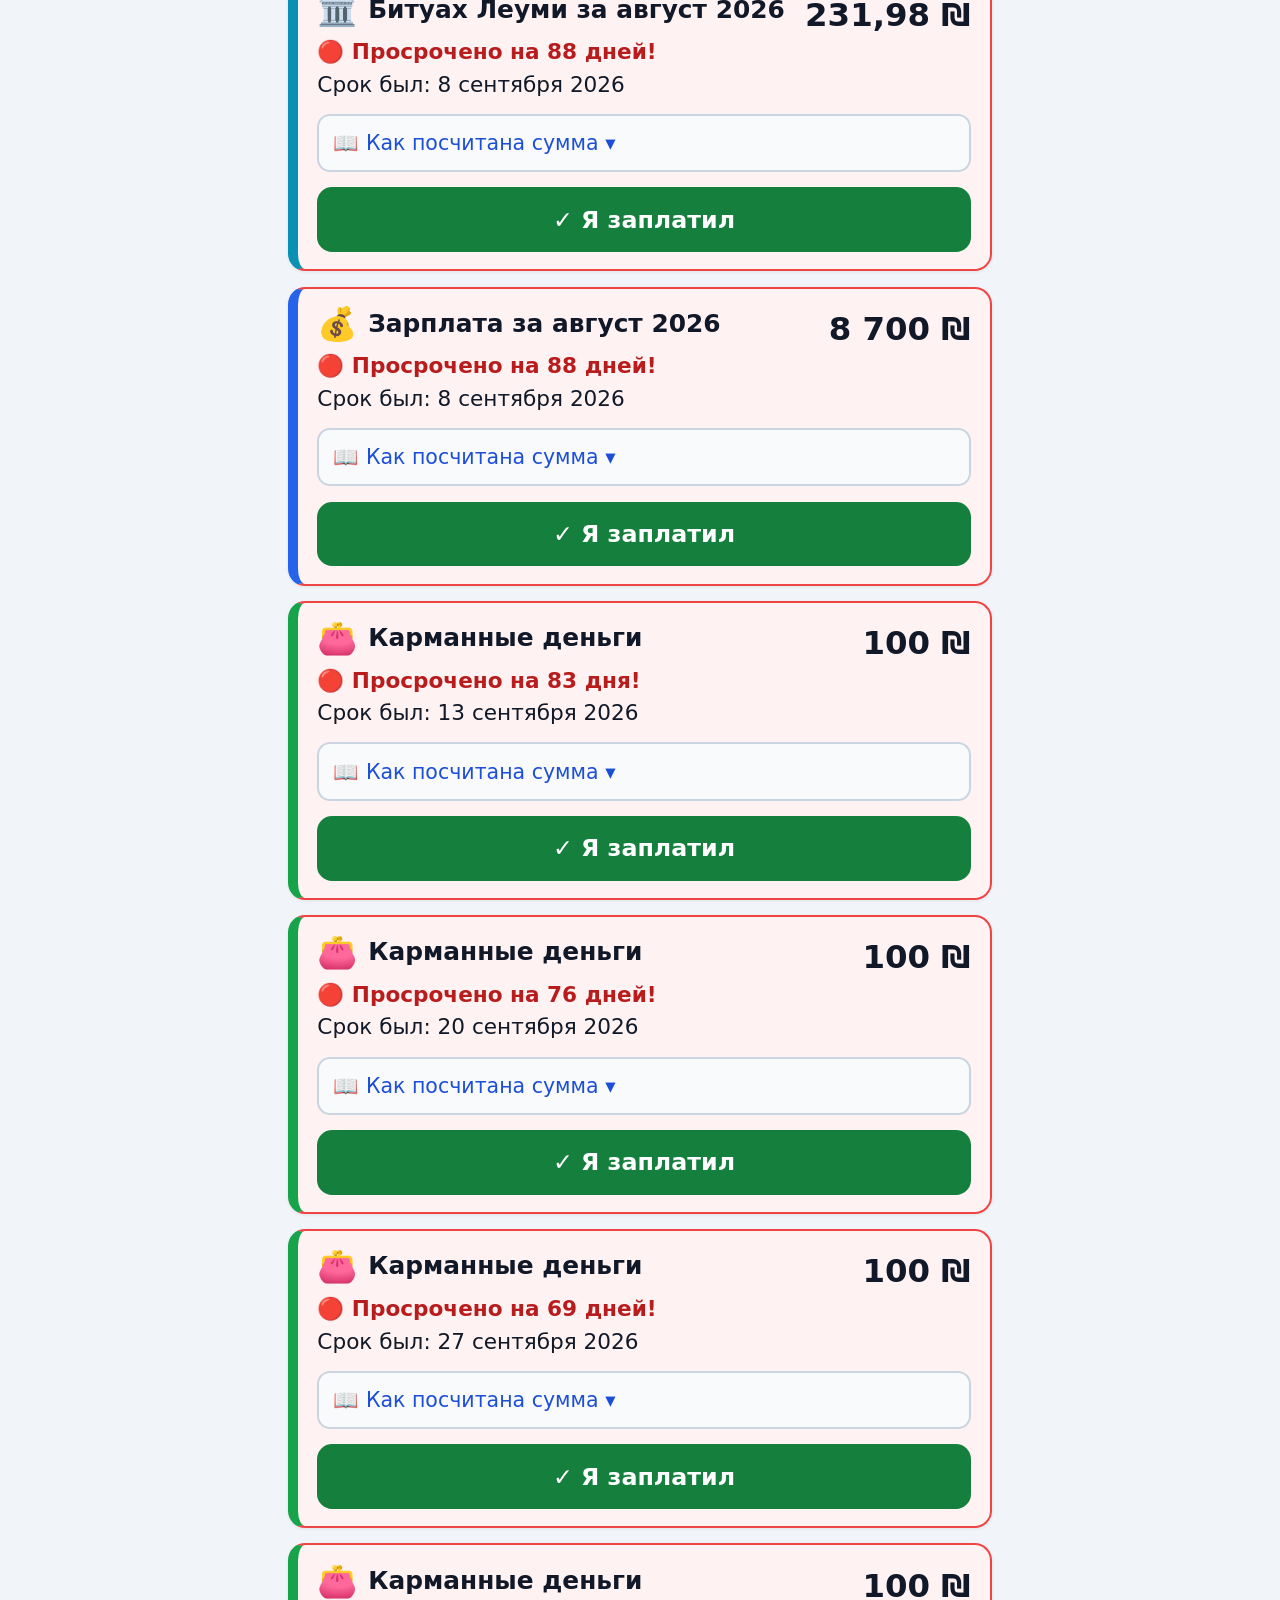
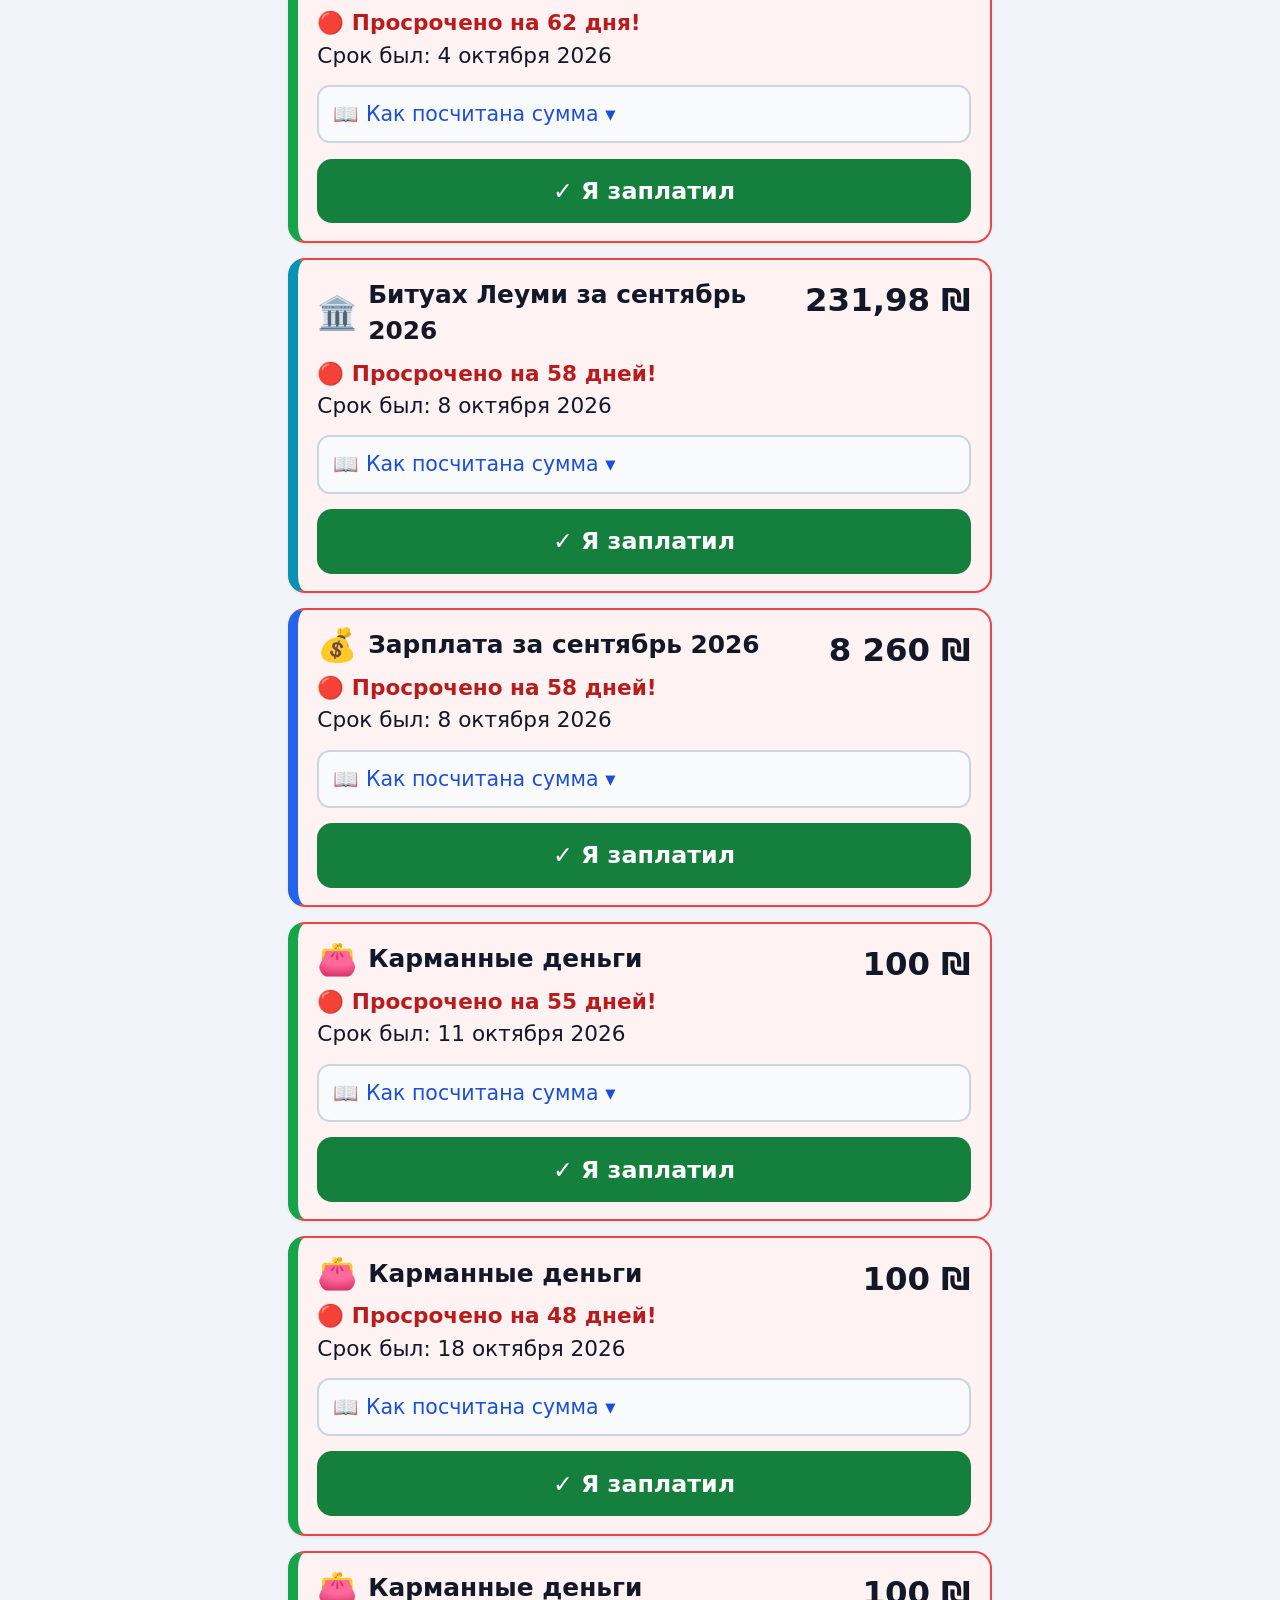
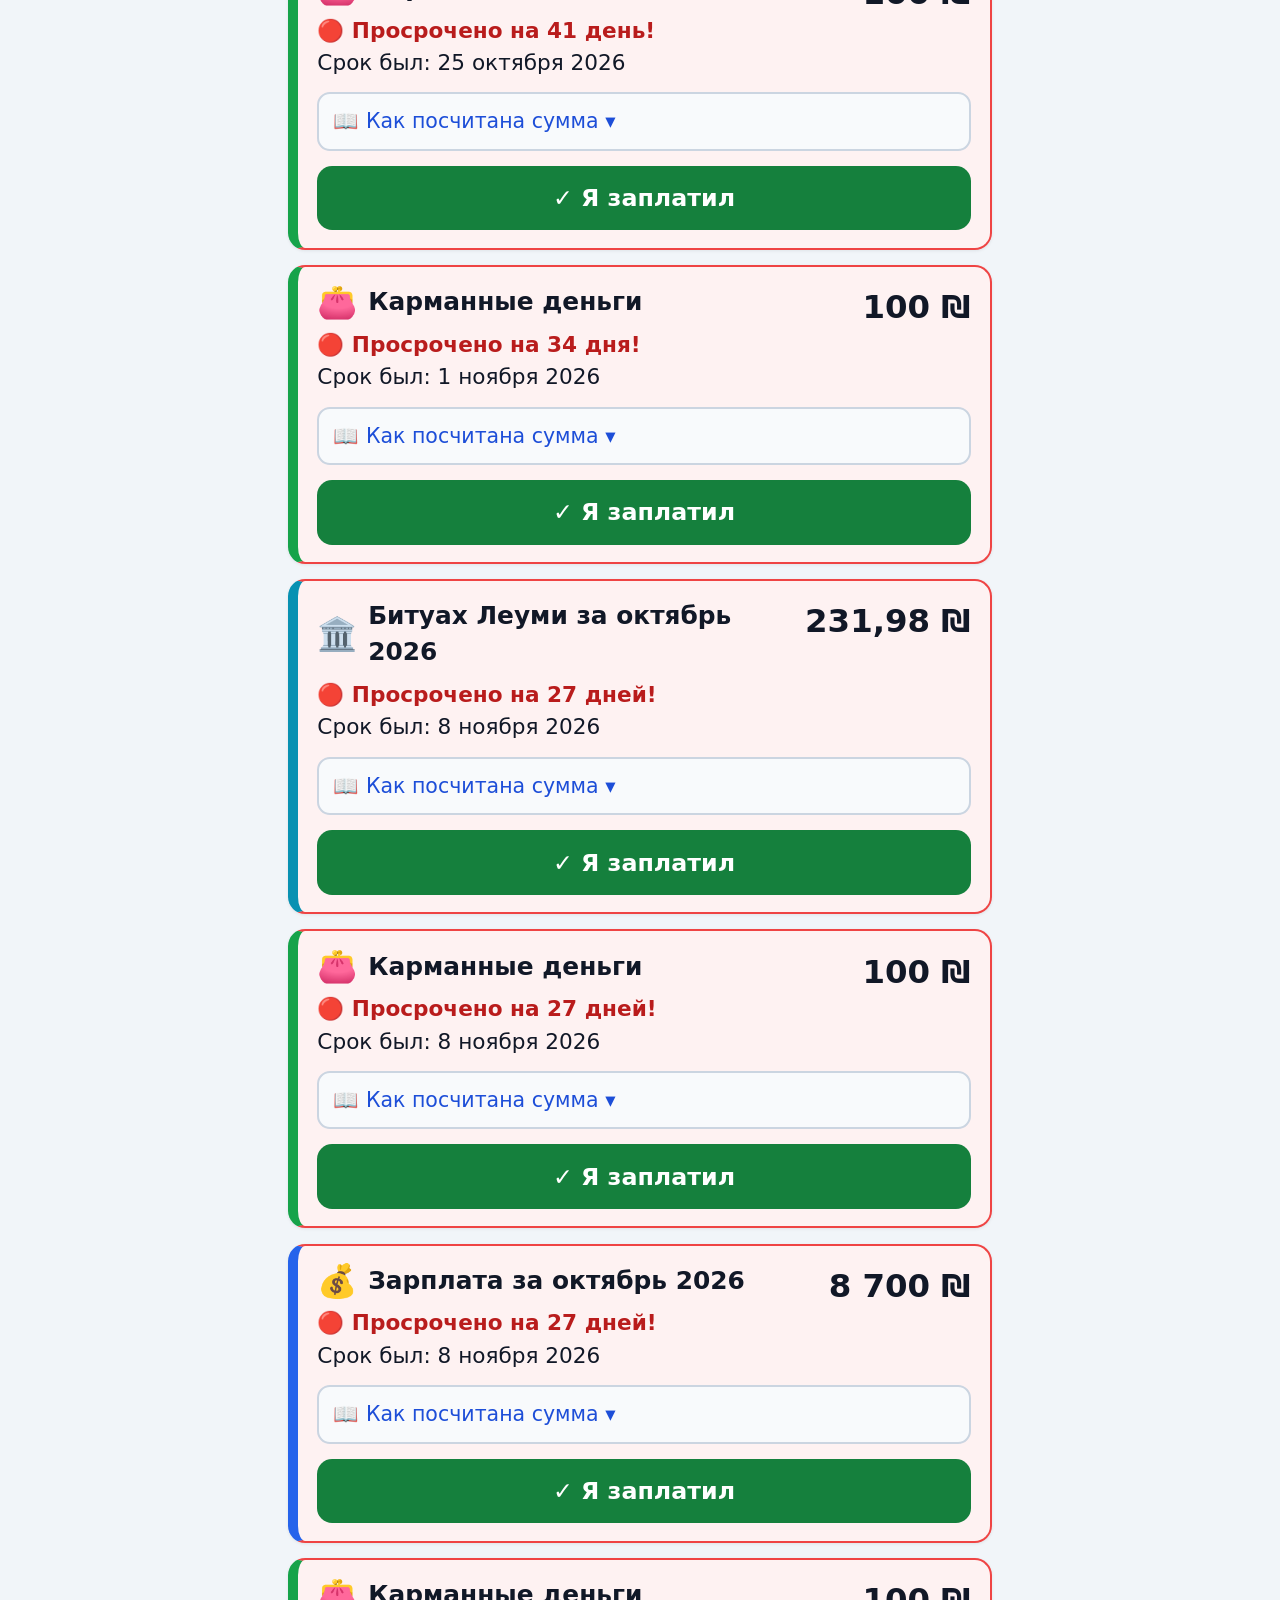
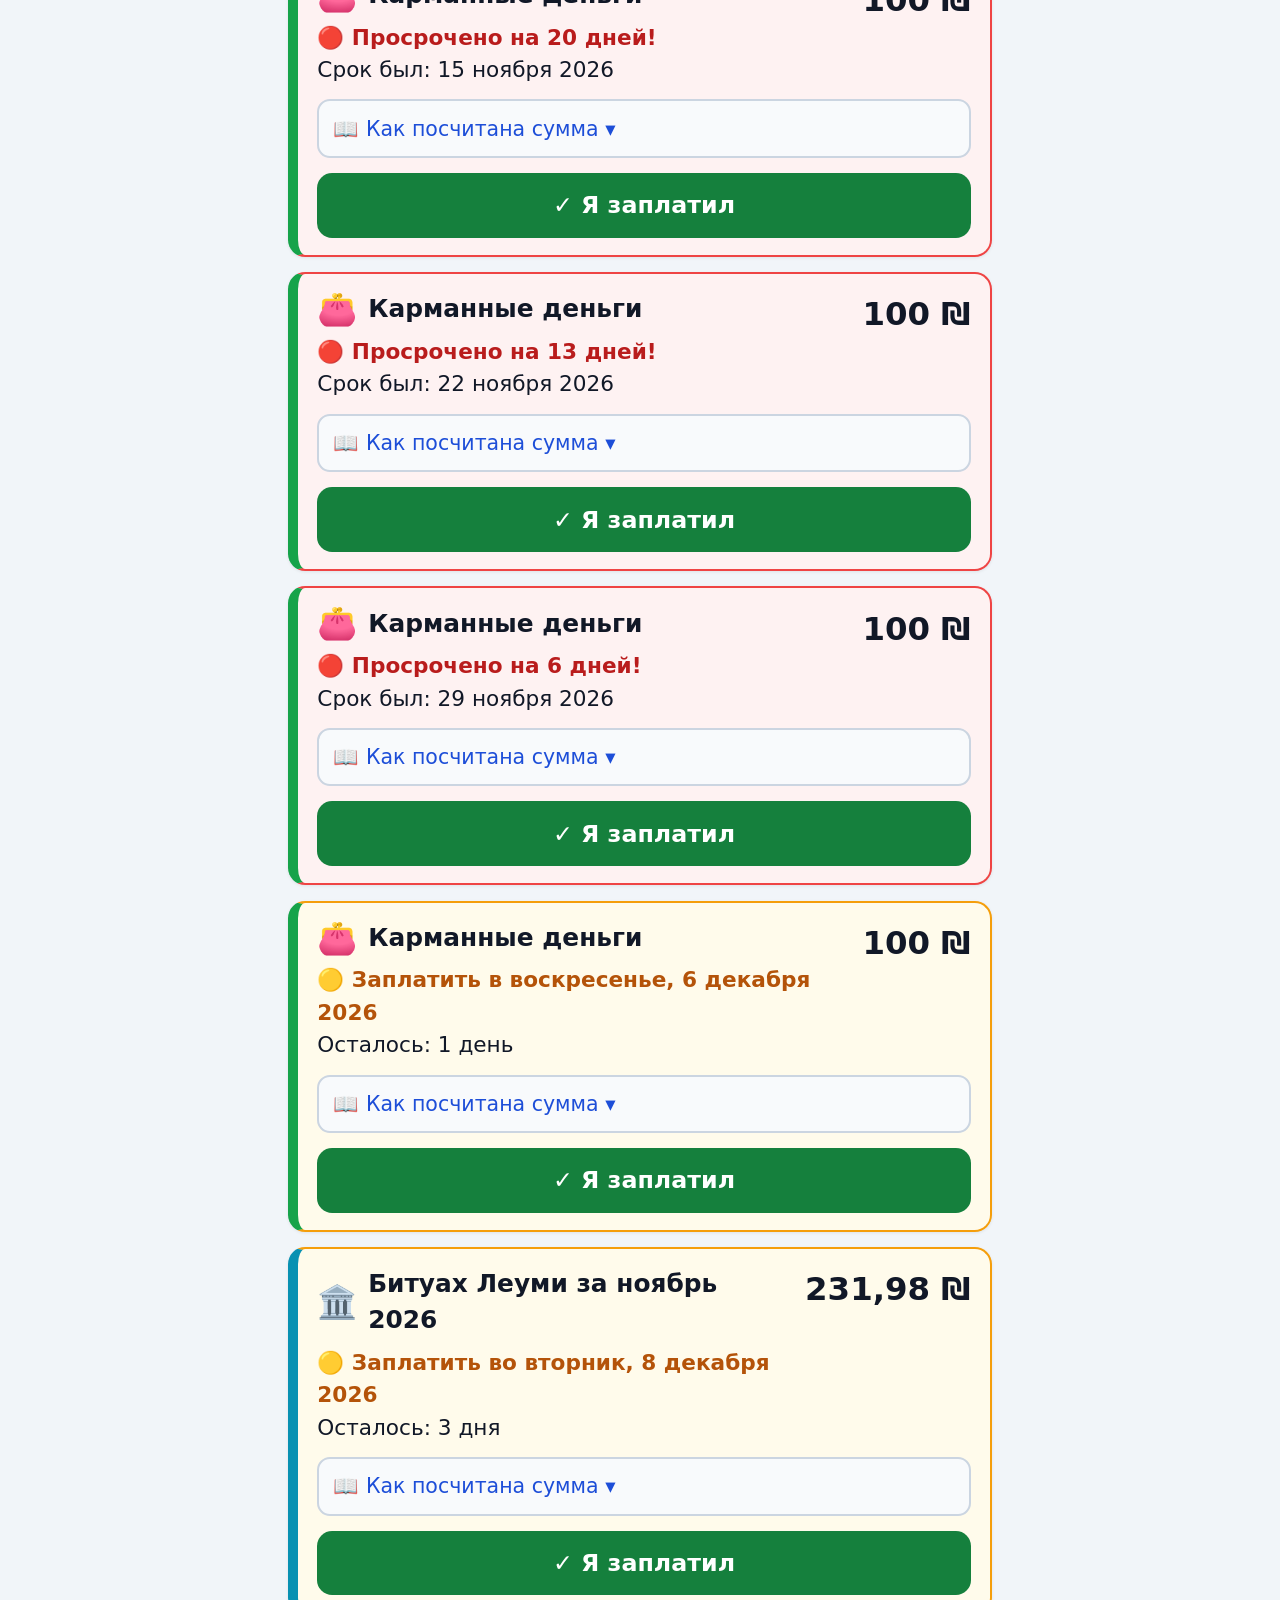
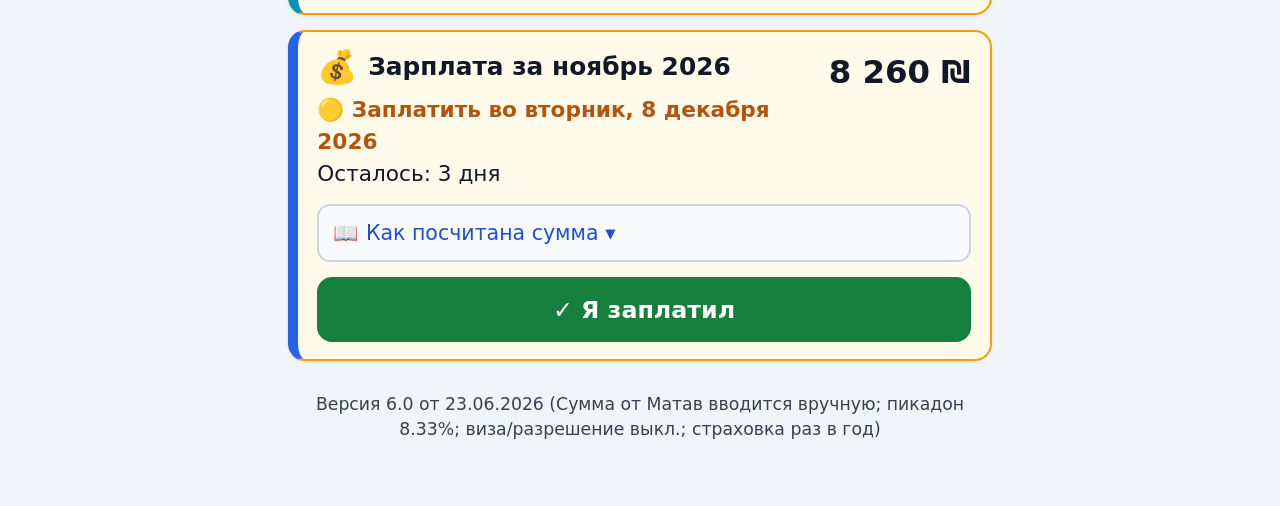
==== commit c09a76b1: "Выплаты v6.0: модель оплаты под реальный случай Григория (гмлат сиуд через Матав, возраст 89) 1) Сум" ====
--- a/index.html
+++ b/index.html
@@ -30,10 +30,12 @@
       <button class="tab" data-tab="upcoming">📅 Скоро</button>
       <button class="tab" data-tab="history">✓ Оплачено</button>
       <button class="tab" data-tab="advance">🧾 Под отчёт<span id="badge-advance" class="tab-dot" style="display:none"></span></button>
+      <button class="tab" data-tab="timesheets">📋 Табели<span id="badge-timesheets" style="display:none">0</span></button>
     </nav>
 
     <main id="content"></main>
     <footer id="app-version"></footer>
+  <input type="file" id="ts-file-input" accept="application/pdf" style="display:none">
   </div>
 
   <!-- диалог «Оплачено» -->
@@ -80,14 +82,27 @@
   <!-- расписка: подпись метапеля пальцем -->
   <div class="modal" id="modal-sign">
     <div class="modal-box">
-      <h2>✍ Расписка о получении</h2>
+      <h2 id="sign-title">✍ Расписка о получении</h2>
       <div class="sign-text" id="sign-text"></div>
       <canvas id="sign-canvas"></canvas>
-      <div class="hint">Метапель: распишитесь пальцем в рамке выше и нажмите ОК.</div>
+      <div class="hint" id="sign-hint">Метапель: распишитесь пальцем в рамке выше и нажмите ОК.</div>
       <div class="modal-actions">
         <button class="btn btn-pay" id="sign-ok">✓ ОК — деньги получил</button>
         <button class="btn btn-light" id="sign-clear">Стереть и расписаться заново</button>
         <button class="btn btn-undo" id="sign-later">Позже (расписаться потом)</button>
+      </div>
+    </div>
+  </div>
+
+  <!-- предпросмотр подписанного табеля -->
+  <div class="modal" id="modal-ts-preview">
+    <div class="modal-box modal-box-wide">
+      <h2>👁 Предпросмотр табеля</h2>
+      <div class="hint">Проверьте, что подписи встали по местам. Затем сохраните.</div>
+      <div class="ts-preview-wrap"><canvas id="ts-preview-canvas"></canvas></div>
+      <div class="modal-actions">
+        <button class="btn btn-pay" id="ts-preview-save">✓ Сохранить подписанный табель</button>
+        <button class="btn btn-undo" id="ts-preview-cancel">Отмена</button>
       </div>
     </div>
   </div>
@@ -155,23 +170,23 @@
     </div>
   </div>
 
-  <!-- часы Битуах Леуми: отметка утверждения и количество (с главного экрана) -->
+  <!-- гмлат сиуд: сколько Матав платит работнику в месяц (с главного экрана) -->
   <div class="modal" id="modal-hours">
     <div class="modal-box">
-      <h2>⏱ Часы Битуах Леуми</h2>
-      <div class="muted">Государство выделяет часы по уходу. Когда их утвердят — укажите, сколько часов в неделю утвердили.</div>
-      <div class="form-row">
-        <label for="hours-input">Часов в неделю</label>
+      <h2>🤝 Сумма от Матав (гмлат сиуд)</h2>
+      <div class="muted">Матав платит работнику часть зарплаты за счёт пособия по уходу. Укажите, сколько Матав платит в месяц — остальное доплачиваете вы. (Меняется месяц к месяцу — обновляйте по присланным цифрам.)</div>
+      <div class="form-row">
+        <label for="hours-input">Матав платит, ₪/мес</label>
         <div class="stepper">
           <button type="button" id="hours-minus">−</button>
-          <input type="number" id="hours-input" min="0" max="26" step="1">
+          <input type="number" id="hours-input" min="0" step="100">
           <button type="button" id="hours-plus">+</button>
         </div>
       </div>
       <div class="hint" id="hours-effect"></div>
       <div class="modal-actions">
-        <button class="btn btn-pay" id="hours-save">✓ Часы утверждены — сохранить</button>
-        <button class="btn btn-light" id="hours-revert" style="display:none">Отметить: часы ещё не утверждены</button>
+        <button class="btn btn-pay" id="hours-save">✓ Сохранить сумму</button>
+        <button class="btn btn-light" id="hours-revert" style="display:none">Матав сейчас не платит — отключить учёт</button>
         <button class="btn btn-undo modal-close">Отмена</button>
       </div>
     </div>
@@ -244,6 +259,7 @@
   <script src="js/calc.js"></script>
   <script src="js/storage.js"></script>
   <script src="js/sync.js"></script>
+  <script src="js/timesheet-sign.js"></script>
   <script src="js/app.js"></script>
 </body>
 </html>
--- a/css/styles.css
+++ b/css/styles.css
@@ -133,7 +133,7 @@
   color: #fff;
 }
 
-#badge-due {
+#badge-due, #badge-timesheets {
   position: absolute;
   top: -10px;
   right: -4px;
@@ -348,7 +348,8 @@
 .btn-danger:focus-visible,
 .btn-return:focus-visible,
 .btn-give-advance:focus-visible,
-.btn-give-gift:focus-visible {
+.btn-give-gift:focus-visible,
+.btn-upload:focus-visible {
   outline-color: #fff;
   box-shadow: 0 0 0 7px rgba(29, 78, 216, 0.6);
 }
@@ -541,6 +542,20 @@
 }
 .btn-give-gift:hover { background: #5b21b6; }
 
+/* «Табели»: заметная кнопка загрузки PDF.
+   Раньше класс был .btn-extra (удалён в v3.1) — без фона/цвета кнопка
+   рисовалась дефолтным серым и сливалась с фоном. Делаем сплошную акцентную
+   с тенью — явный призыв к действию на (часто пустом) экране табелей. */
+.btn-upload {
+  background: var(--accent);
+  color: #fff;
+  width: 100%;
+  margin: 6px 0 20px;
+  box-shadow: 0 4px 14px rgba(29, 78, 216, 0.32);
+}
+.btn-upload:hover { background: #1e40af; }
+.btn-upload:active { transform: translateY(1px); }
+
 .balance-card {
   background: #fefce8;
   border: 3px solid var(--amber);
@@ -696,6 +711,26 @@
   margin: 18px 0;
 }
 
+.ts-chip { display:inline-block; border-radius: 8px; padding: 3px 10px; font-size: 16px; font-weight: 600; }
+.ts-unsigned { background: #f1f5f9; color: var(--muted); }
+.ts-caregiver, .ts-family { background: #fef3c7; color: var(--amber); }
+.ts-full { background: #dcfce7; color: var(--green); }
+.ts-sent { background: #dbeafe; color: var(--accent); }
+
+/* действия в карточке табеля */
+.ts-actions { display: flex; flex-direction: column; gap: 8px; margin-top: 12px; }
+.ts-act { width: 100%; }
+.ts-allsign { display: flex; align-items: center; gap: 8px; font-size: 17px; color: var(--muted);
+  background: #f8fafc; border: 1px solid var(--line); border-radius: 10px; padding: 8px 12px; cursor: pointer; }
+.ts-allsign input { width: 22px; height: 22px; }
+.ts-progress { font-size: 16px; color: var(--muted); }
+
+/* широкая модалка предпросмотра табеля */
+.modal-box-wide { max-width: 760px; }
+.ts-preview-wrap { max-height: 62vh; overflow: auto; border: 1px solid var(--line);
+  border-radius: 10px; background: #f1f5f9; margin: 8px 0; -webkit-overflow-scrolling: touch; }
+#ts-preview-canvas { display: block; width: 100%; height: auto; }
+
 @media (max-width: 520px) {
   body { font-size: 19px; }
   .card-amount { font-size: 27px; }
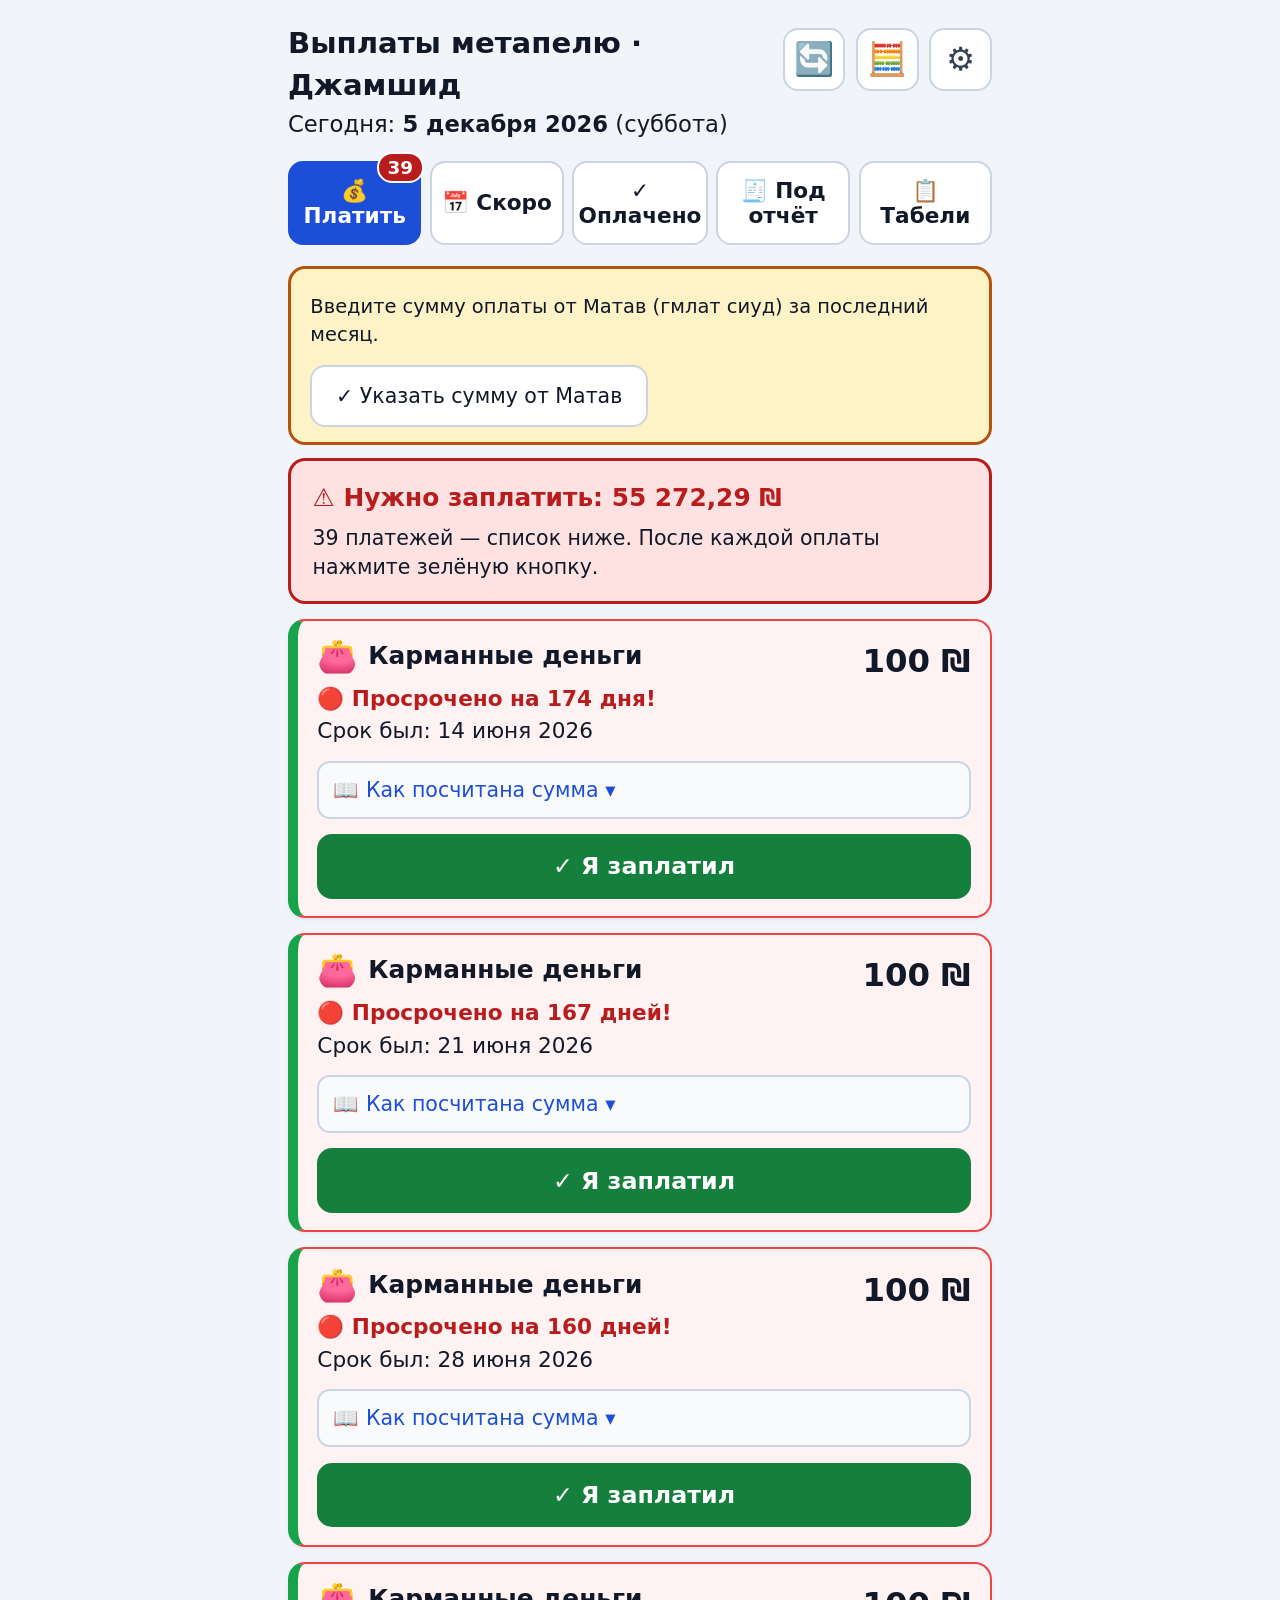
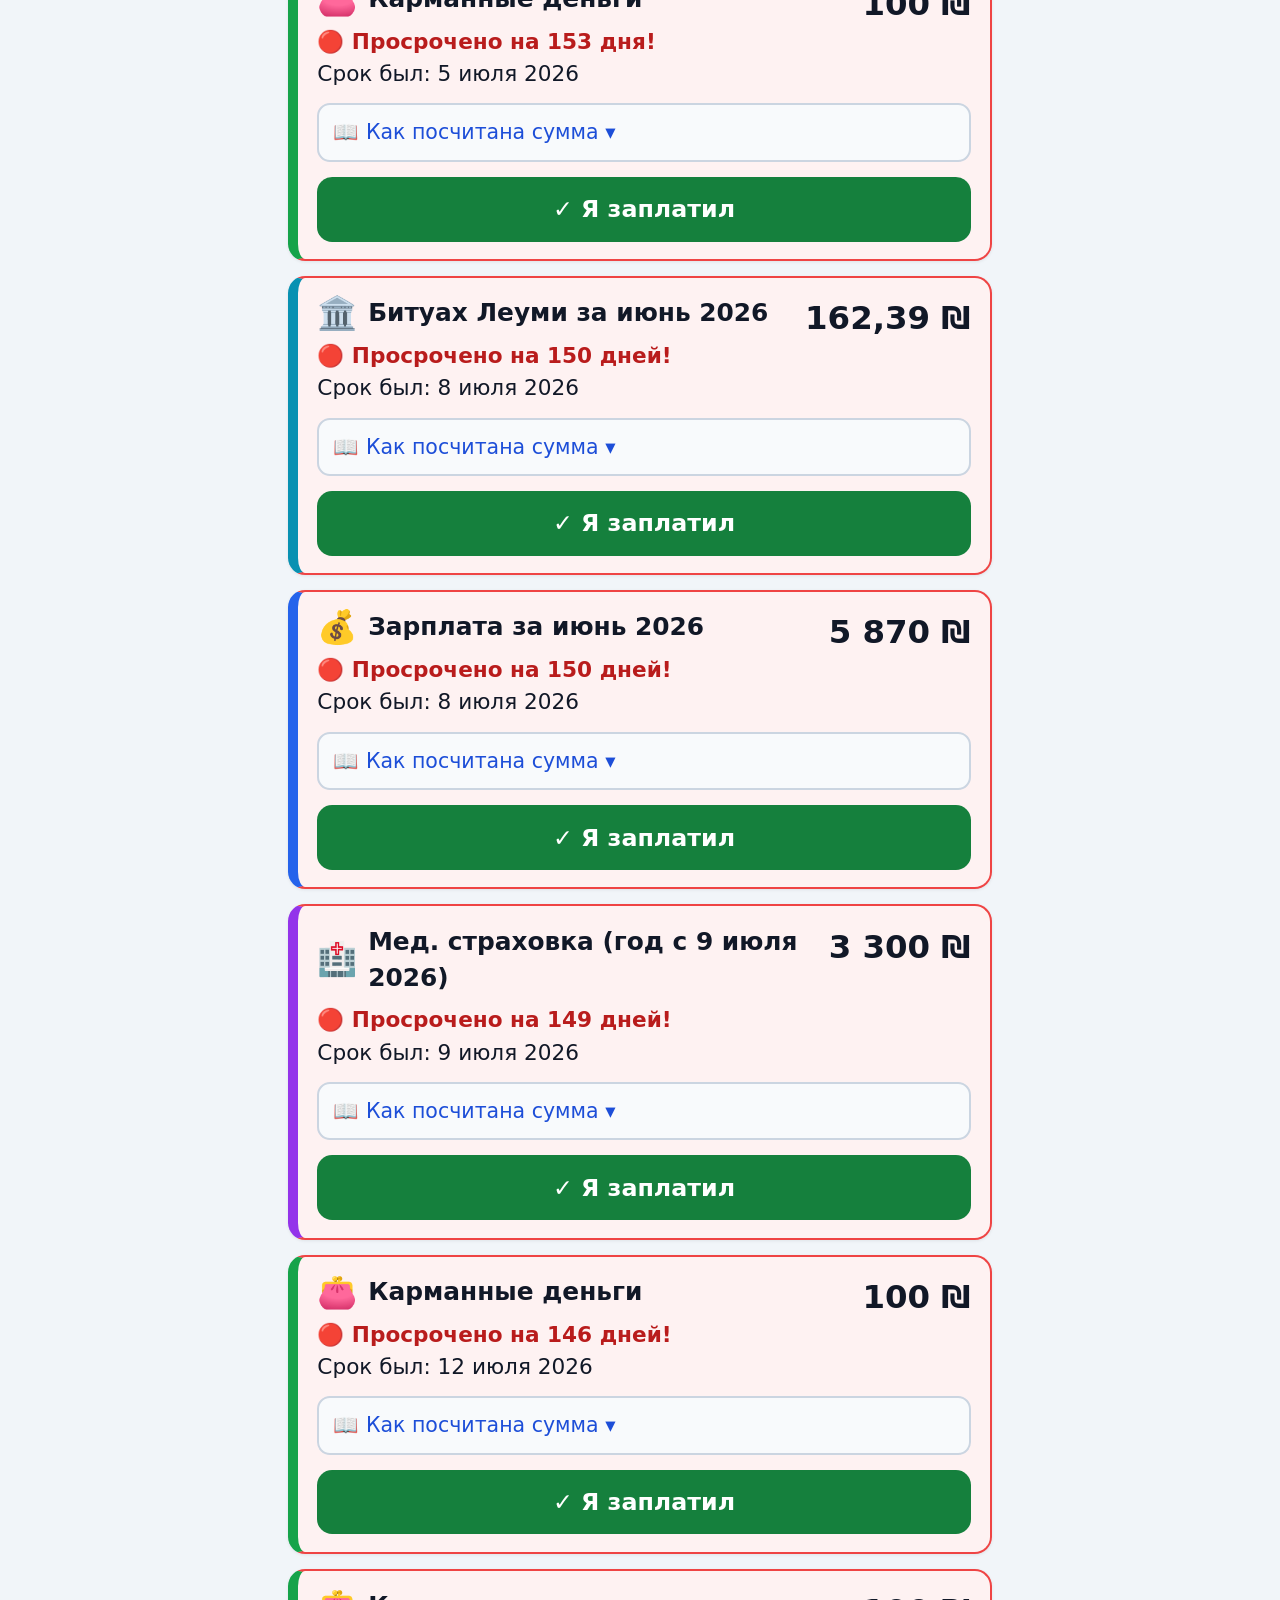
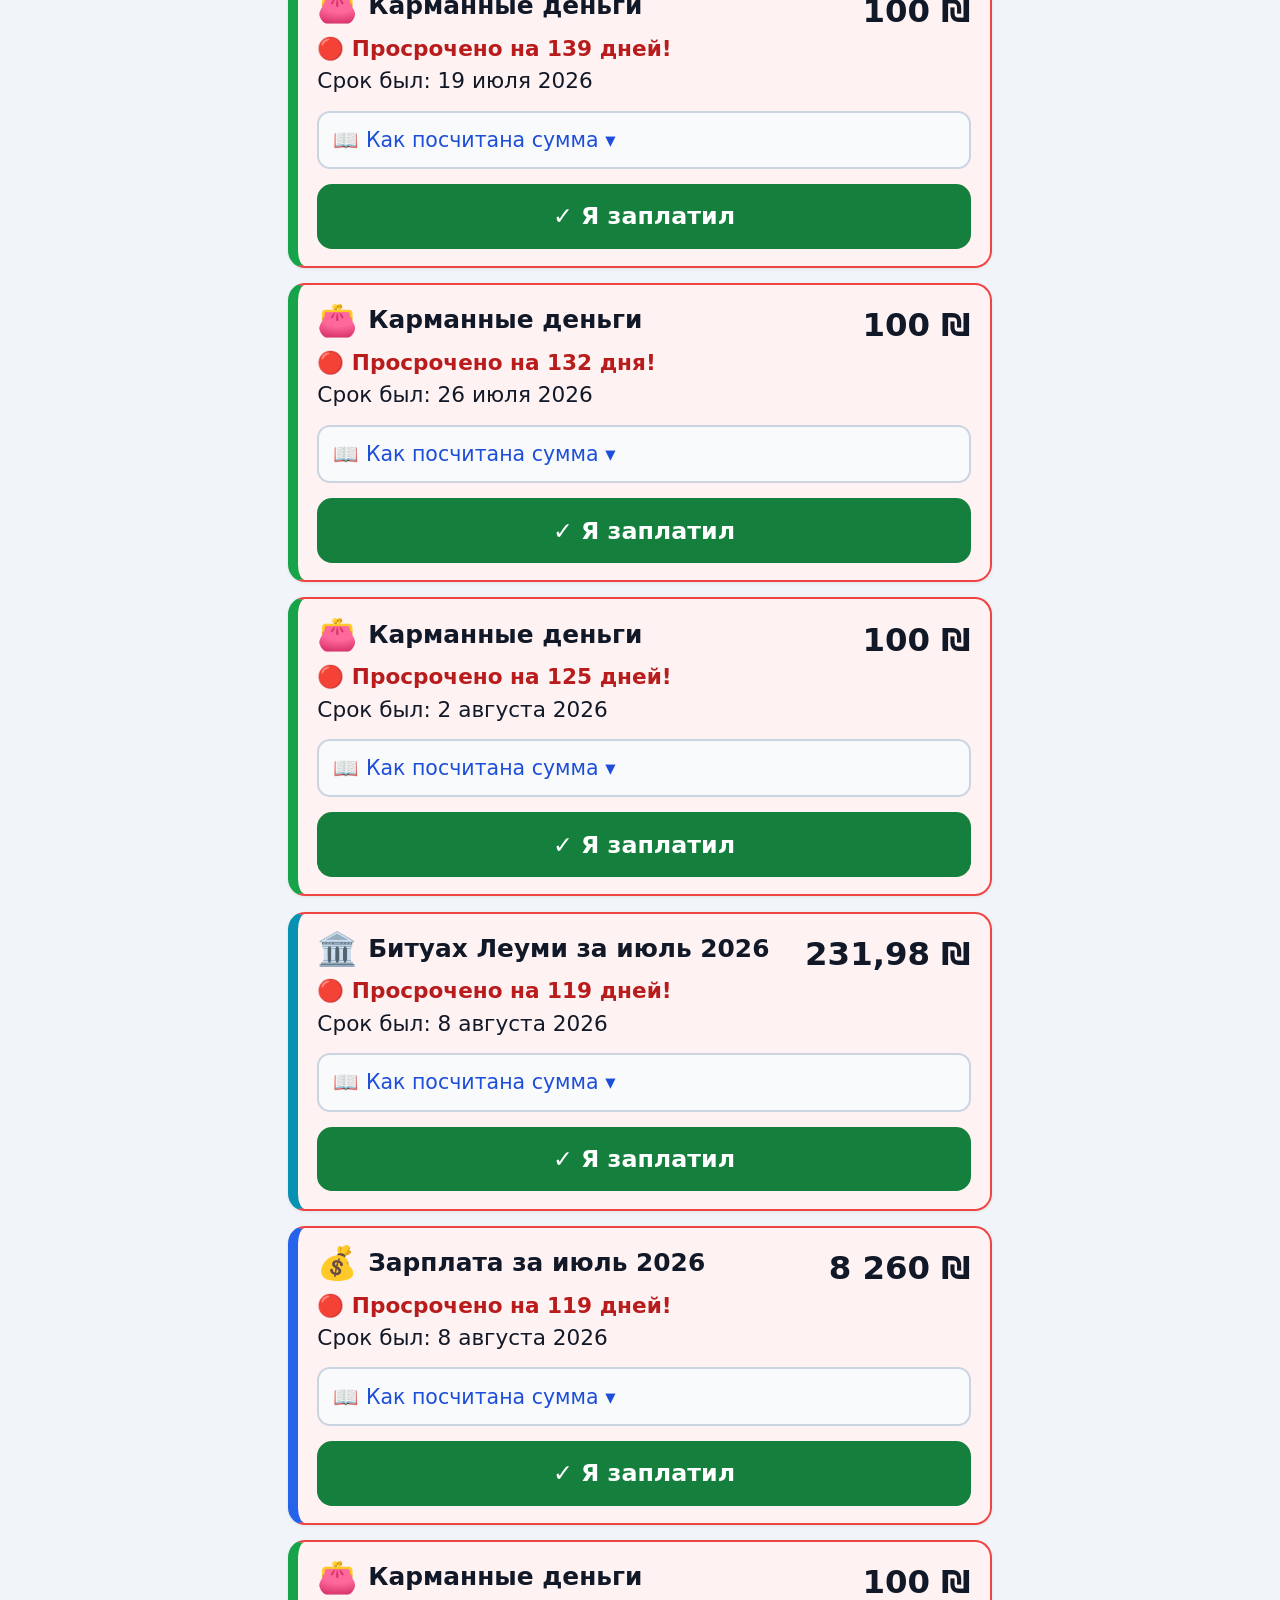
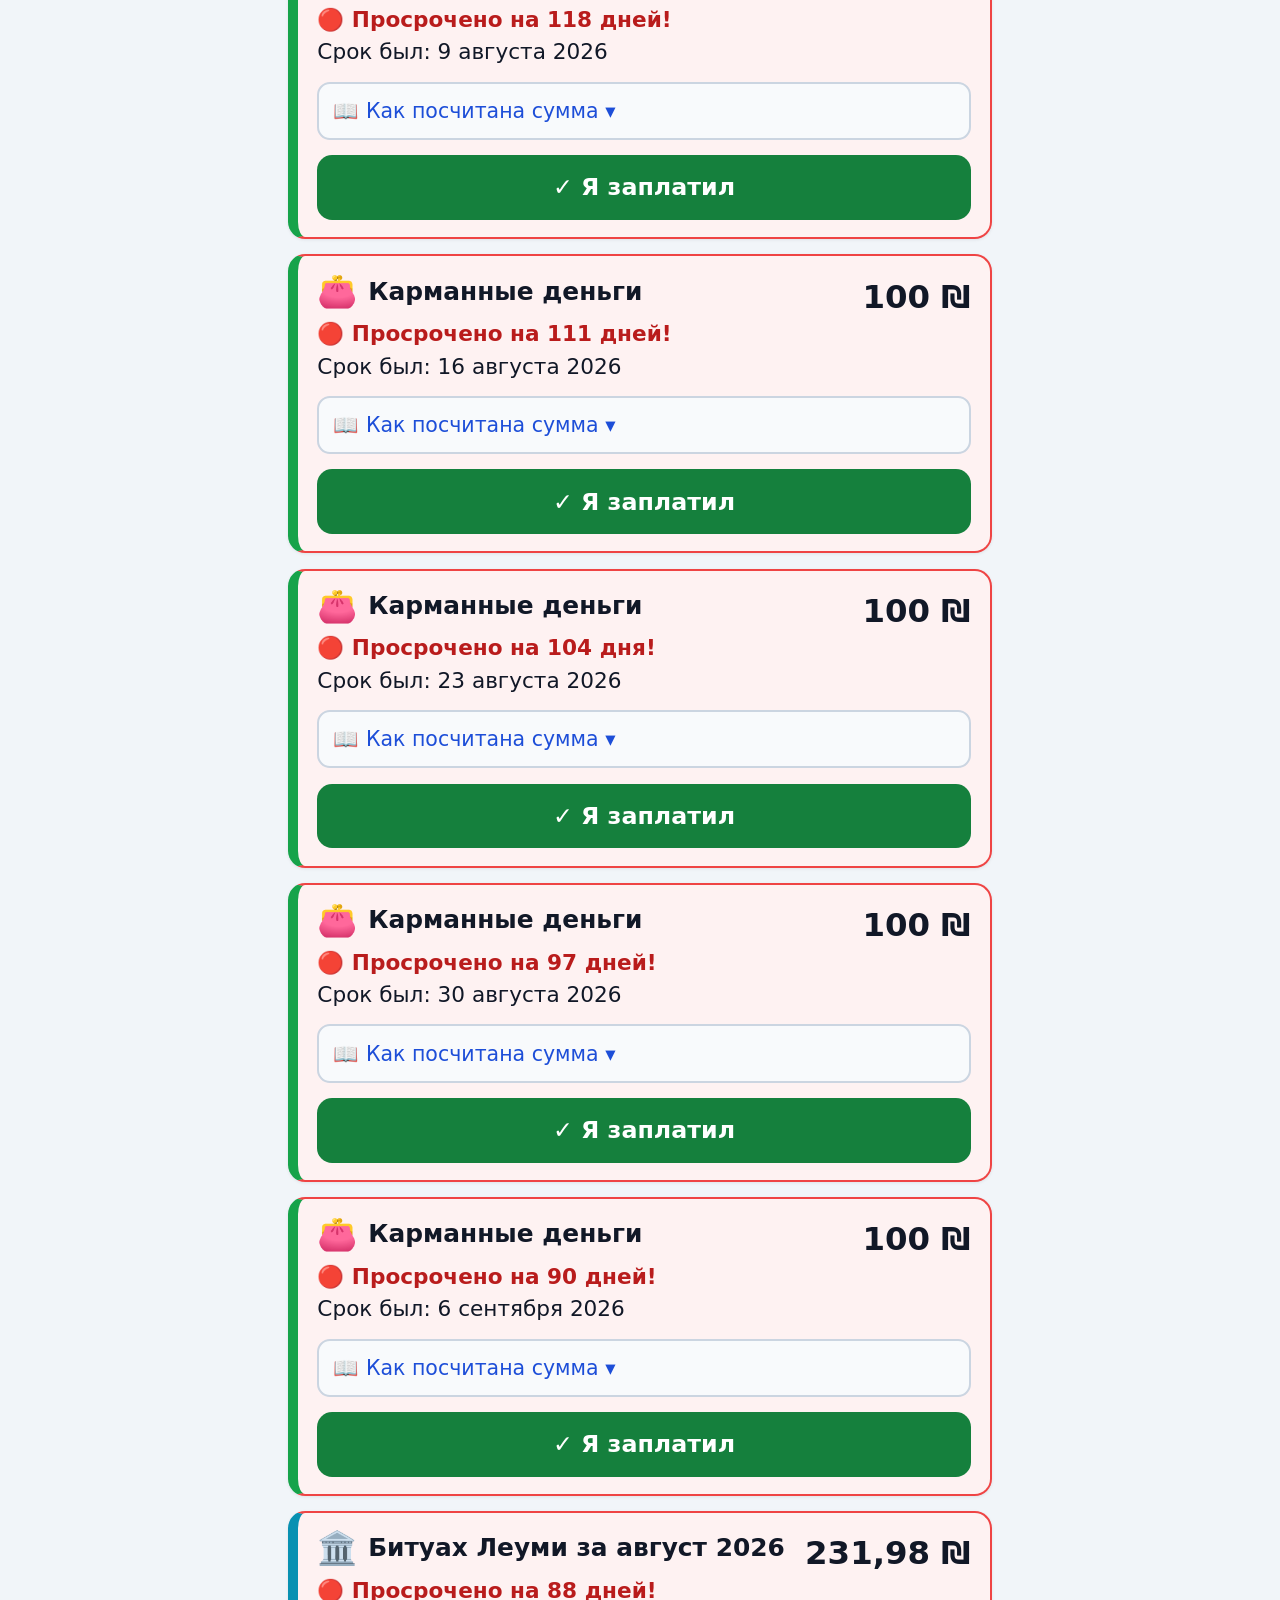
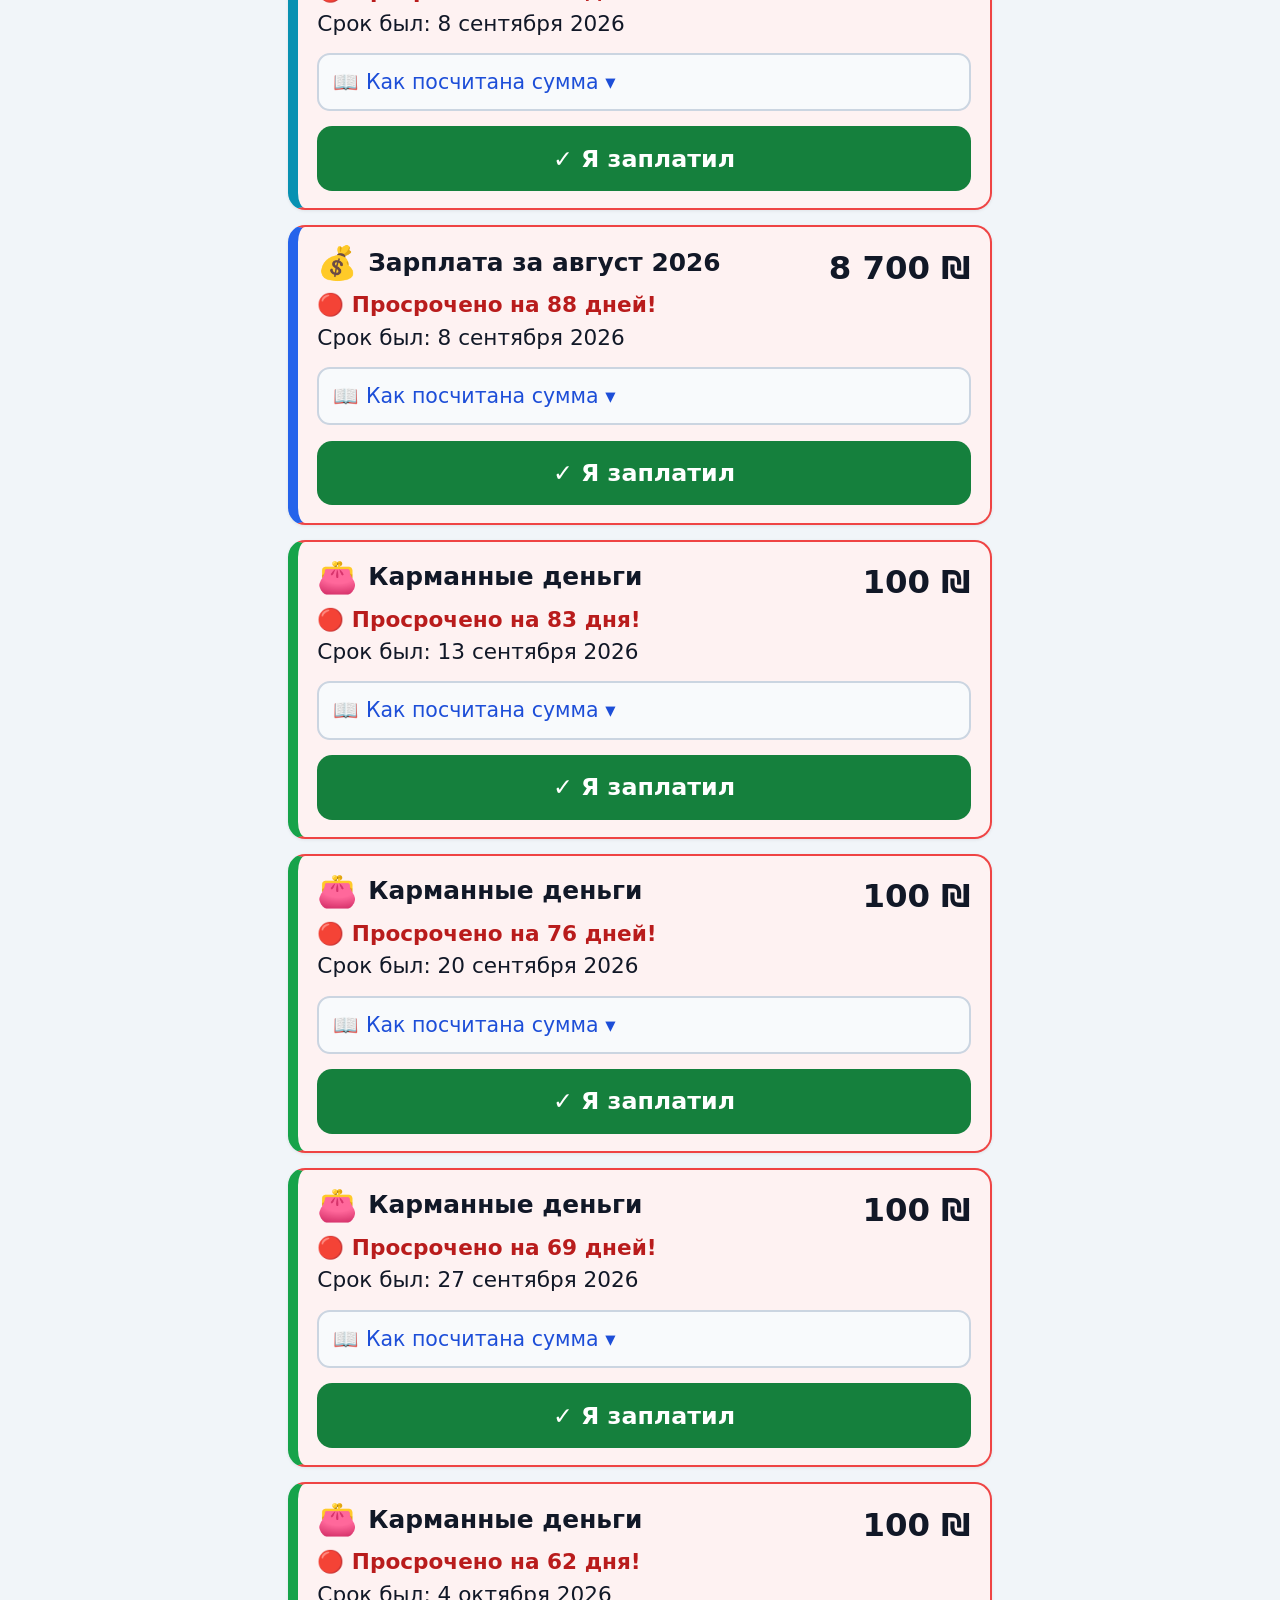
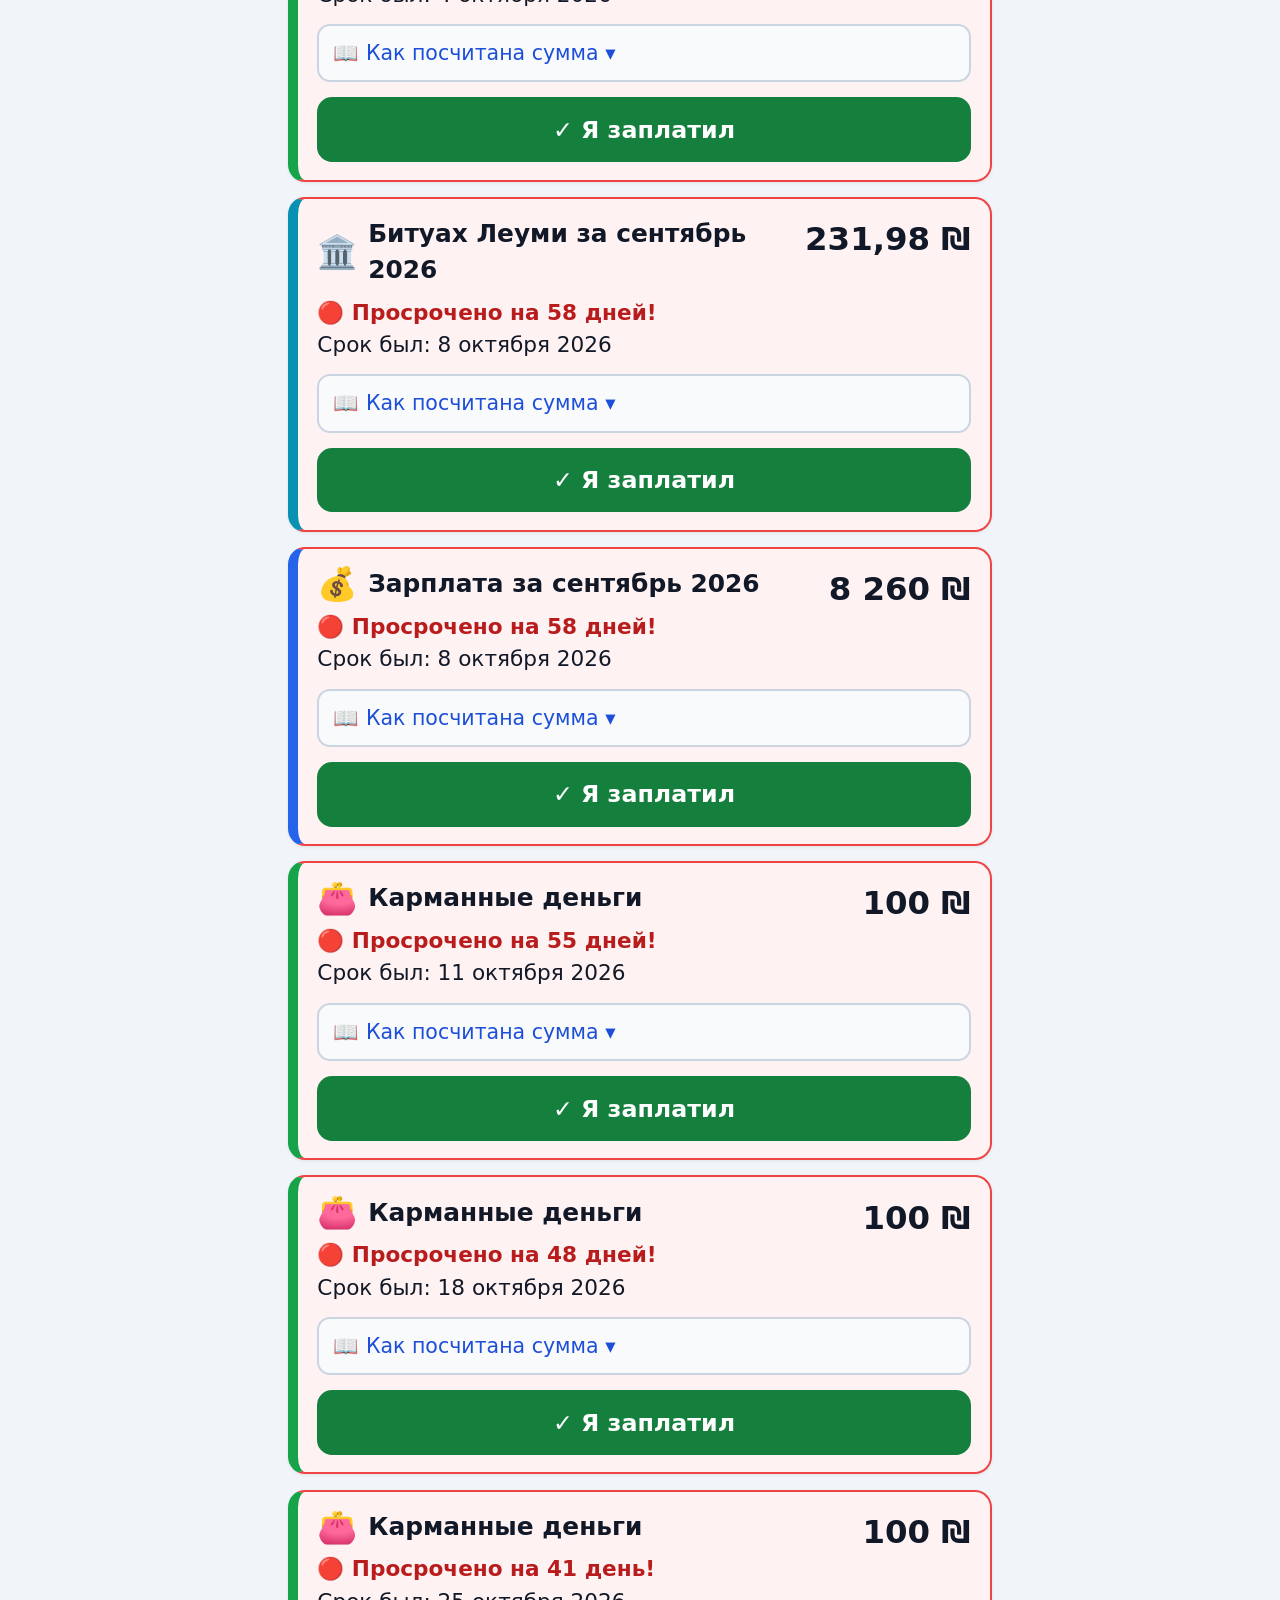
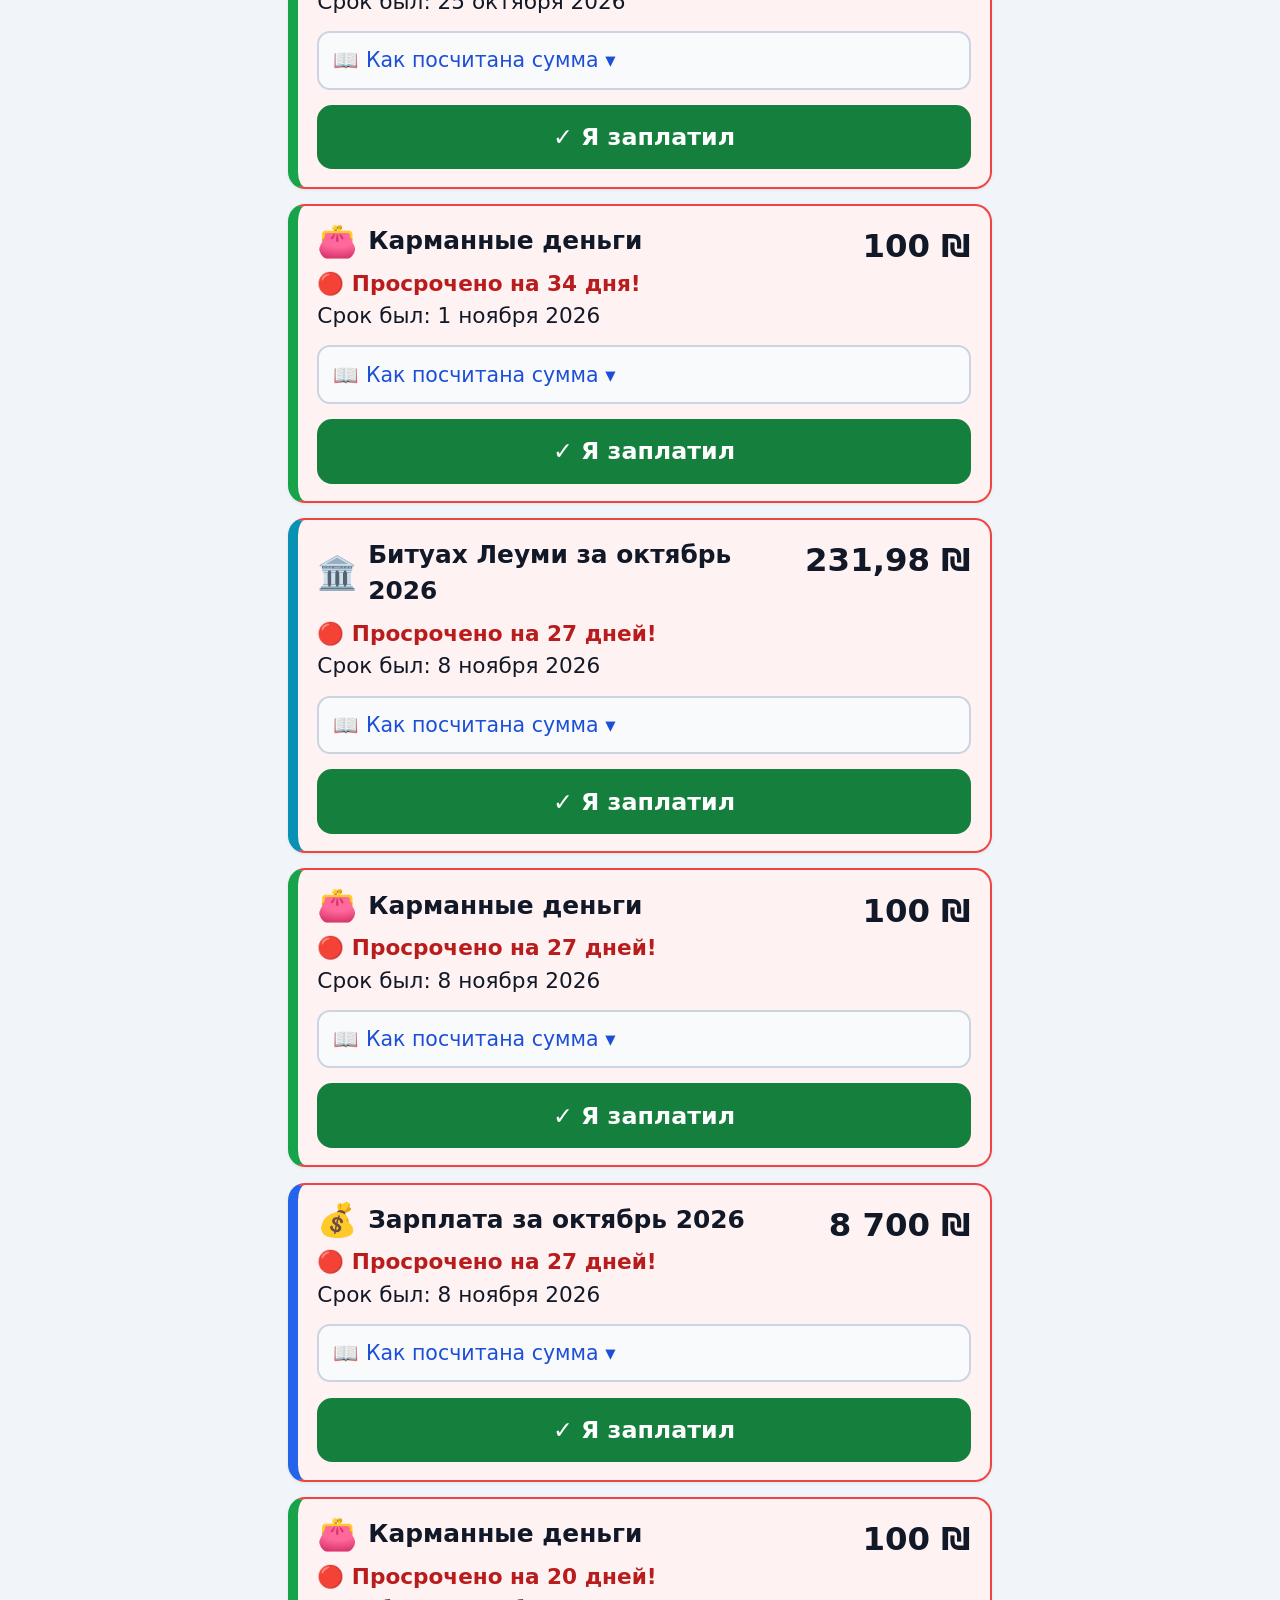
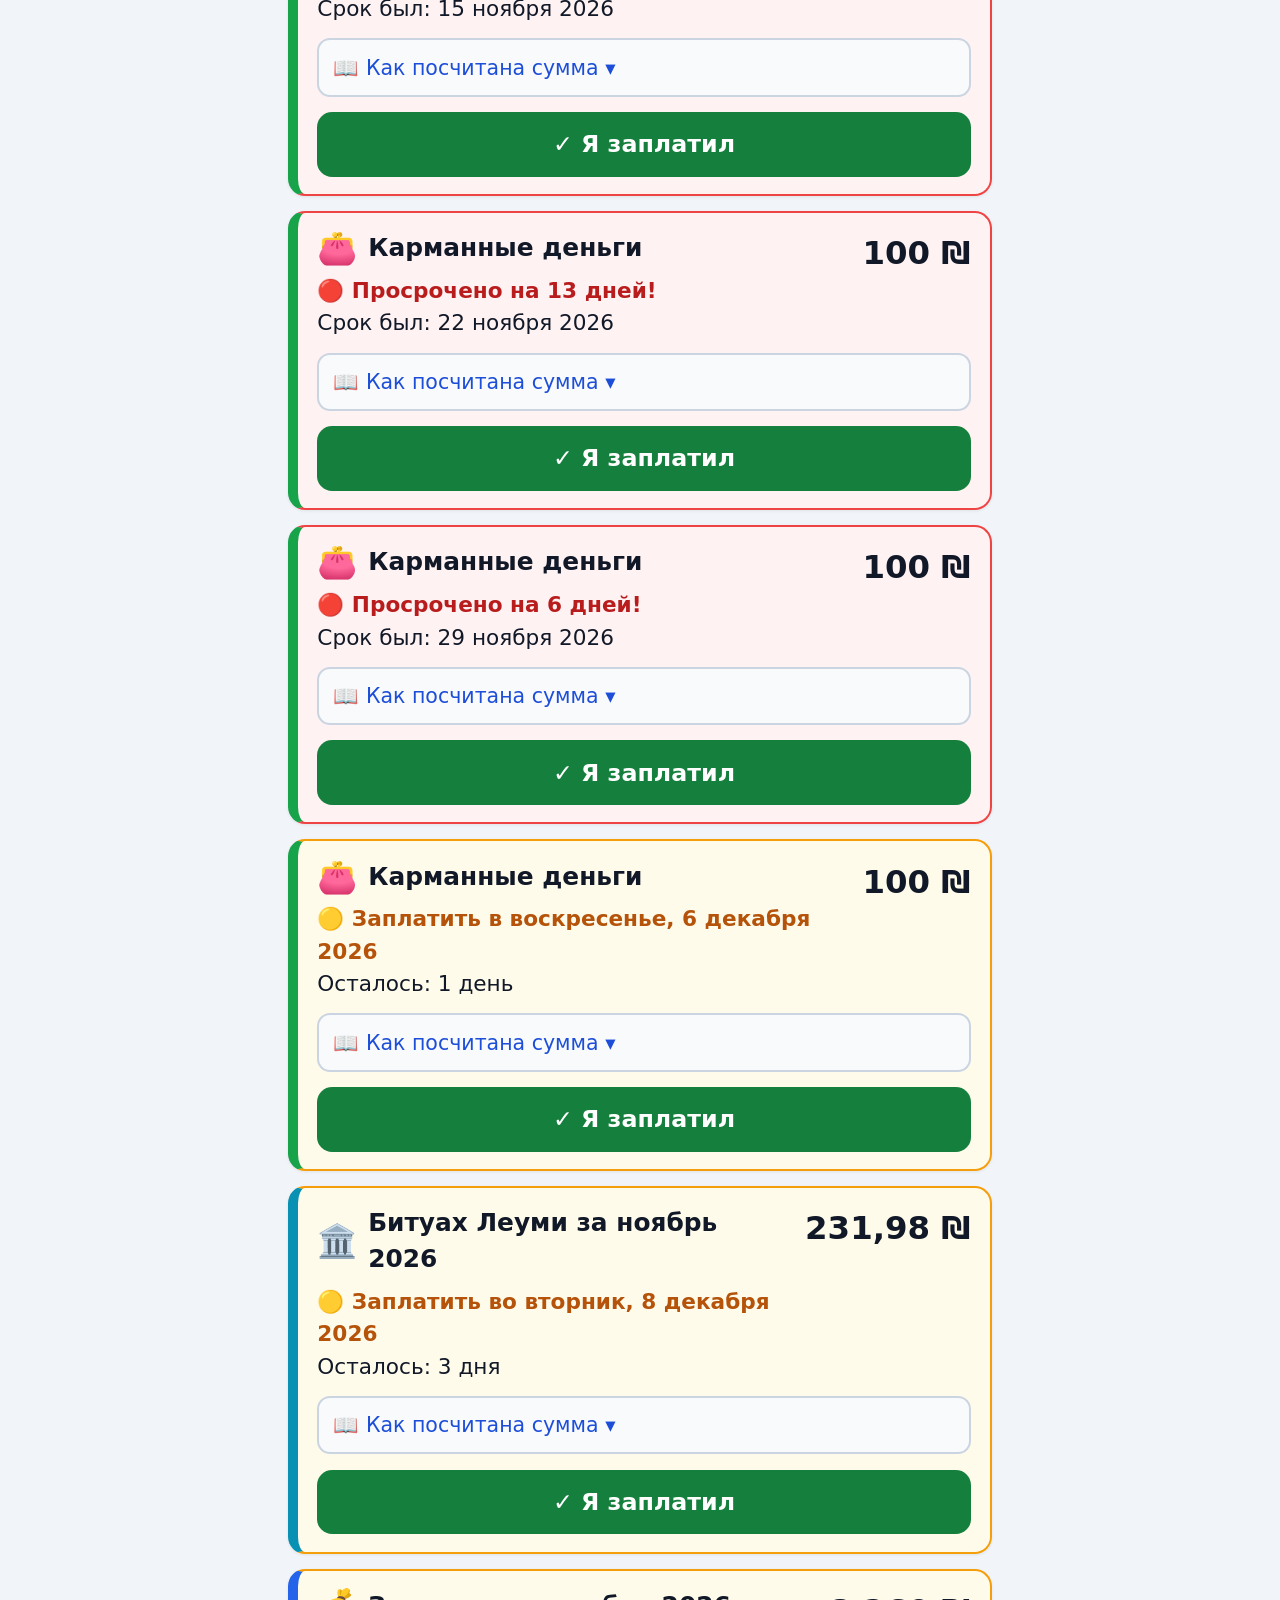
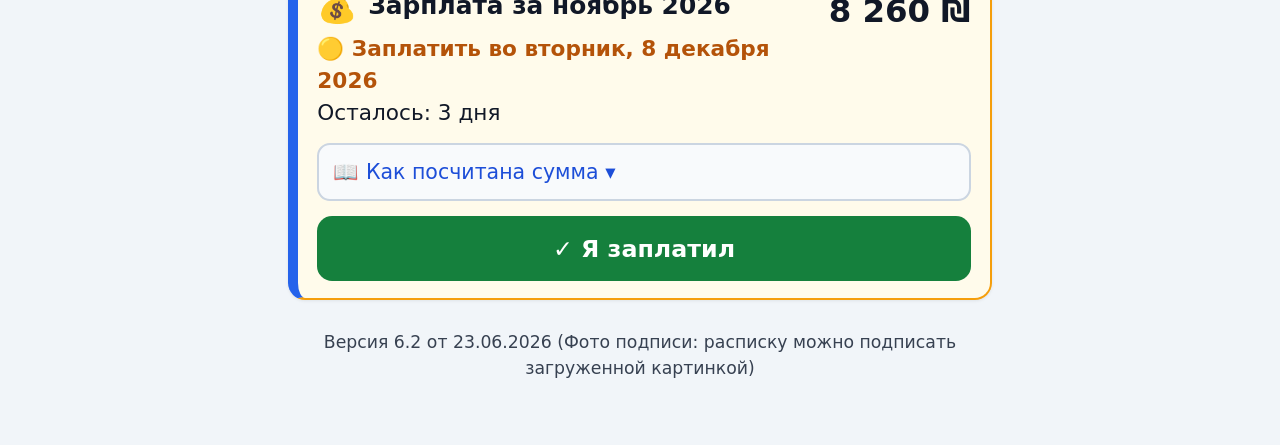
==== commit ead2c636: "Расписка: «Фото подписи» — подпись метапеля можно подставить загруженной картинкой вместо рисования " ====
--- a/index.html
+++ b/index.html
@@ -88,9 +88,12 @@
       <div class="hint" id="sign-hint">Метапель: распишитесь пальцем в рамке выше и нажмите ОК.</div>
       <div class="modal-actions">
         <button class="btn btn-pay" id="sign-ok">✓ ОК — деньги получил</button>
+        <button class="btn btn-light" id="sign-photo">📎 Фото подписи (вместо рисования)</button>
+        <button class="btn btn-light" id="sign-saved" style="display:none">↻ Вставить сохранённую подпись</button>
         <button class="btn btn-light" id="sign-clear">Стереть и расписаться заново</button>
         <button class="btn btn-undo" id="sign-later">Позже (расписаться потом)</button>
       </div>
+      <input type="file" id="sign-file" accept="image/*" style="display:none">
     </div>
   </div>
 
--- a/css/styles.css
+++ b/css/styles.css
@@ -447,7 +447,7 @@
 }
 
 .stepper input {
-  width: 76px !important;
+  width: 140px !important;
   text-align: center;
 }
 
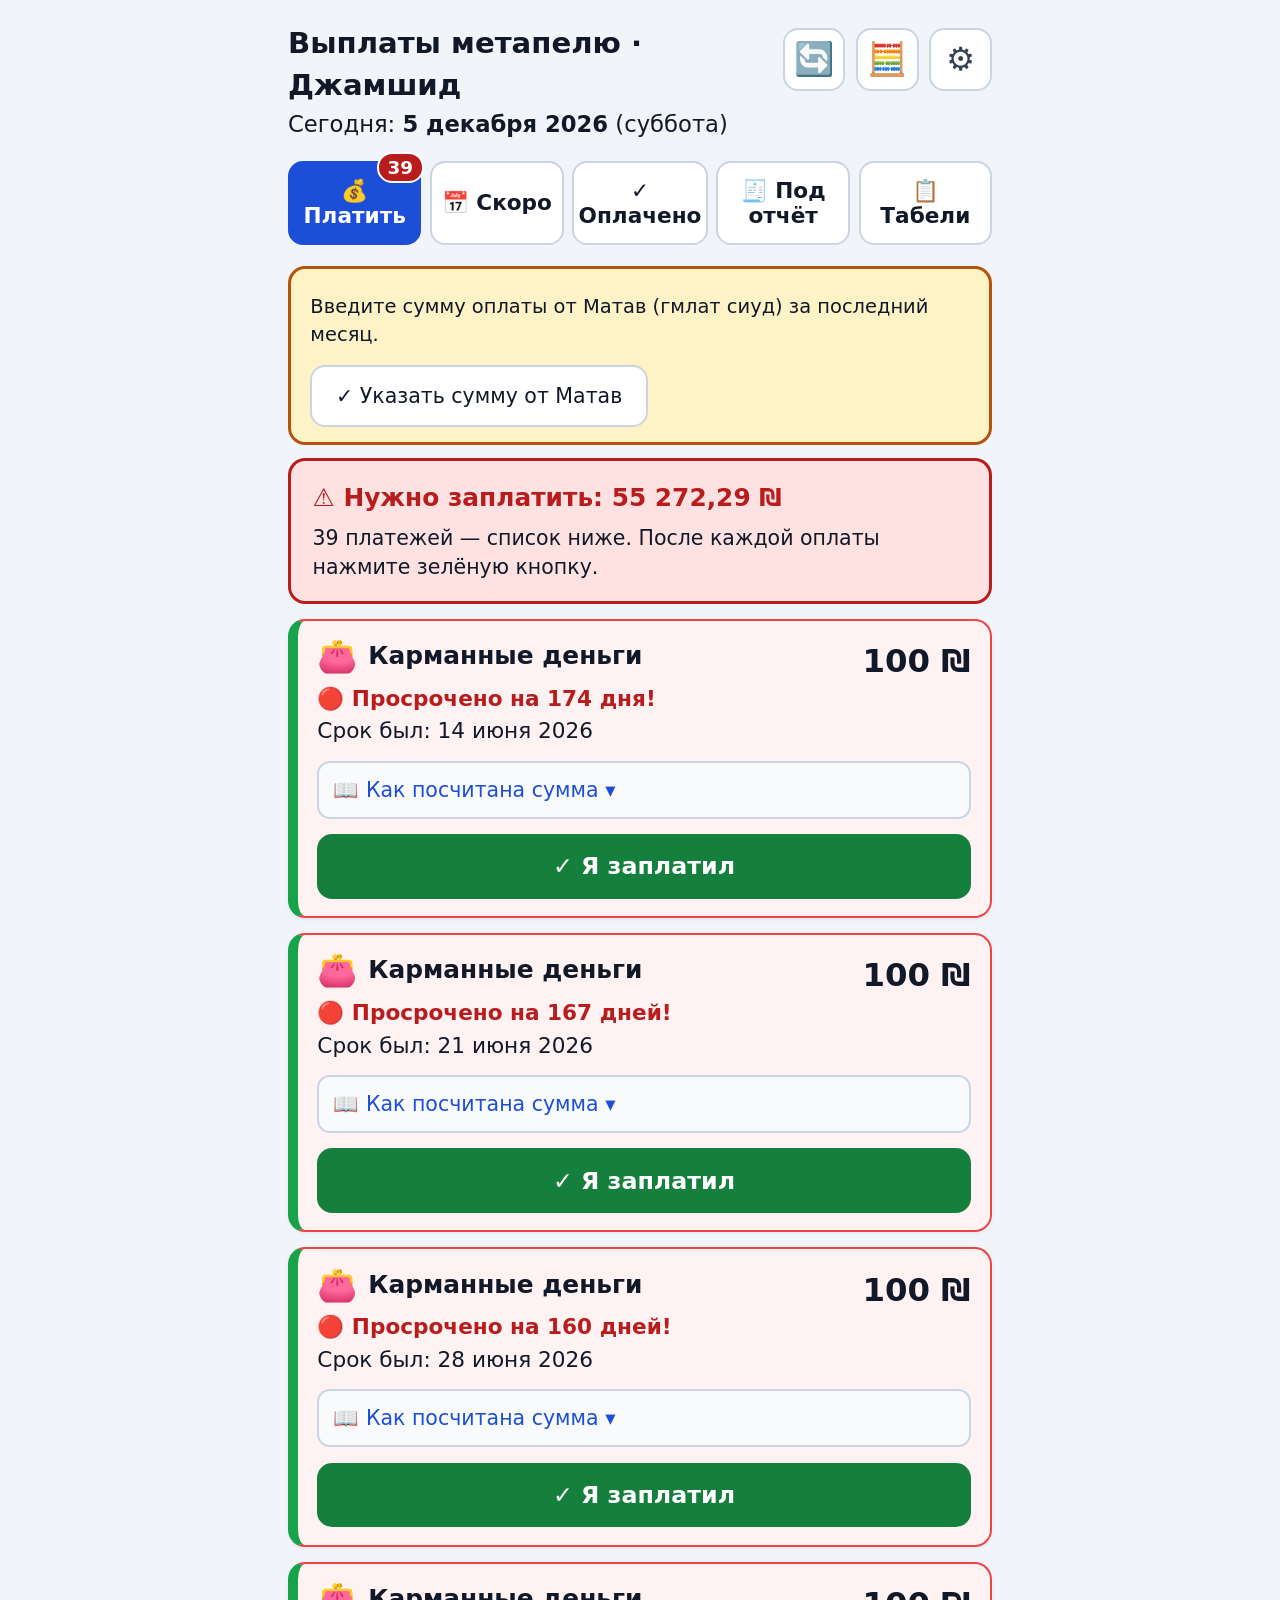
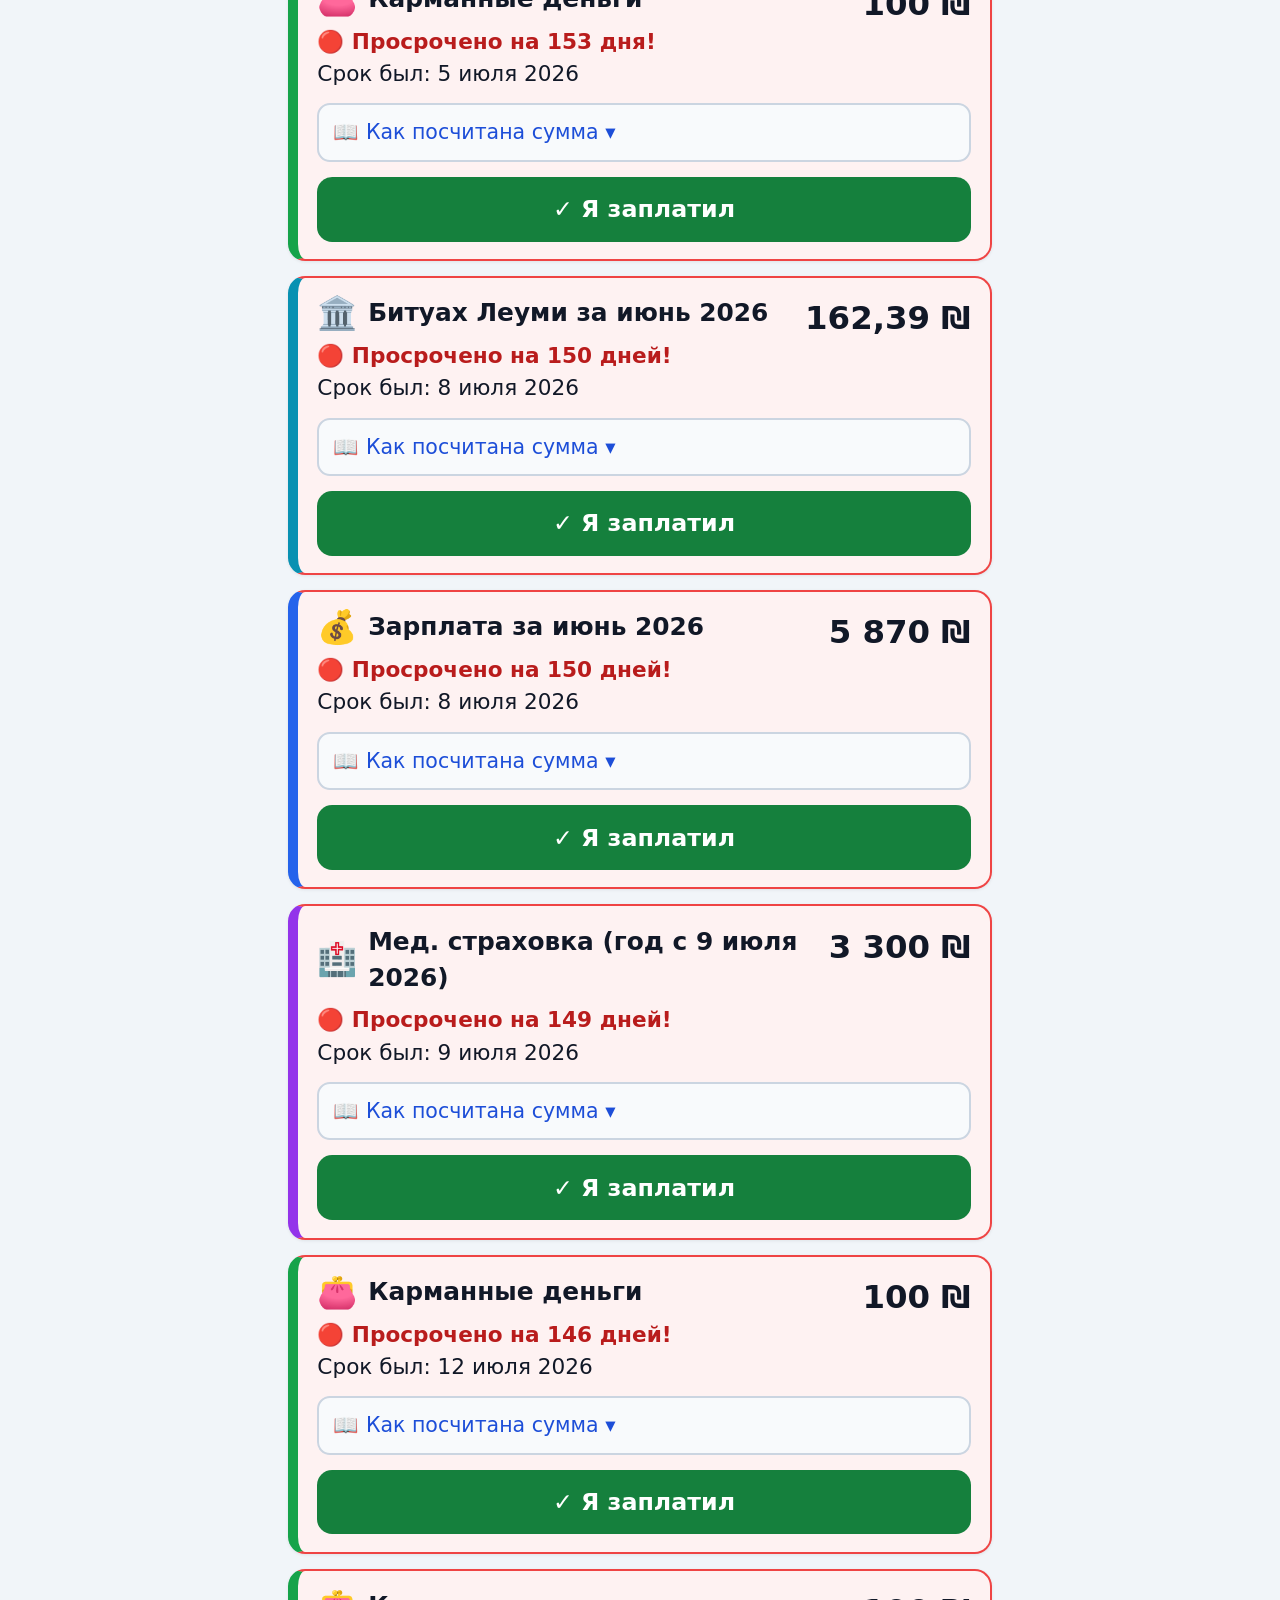
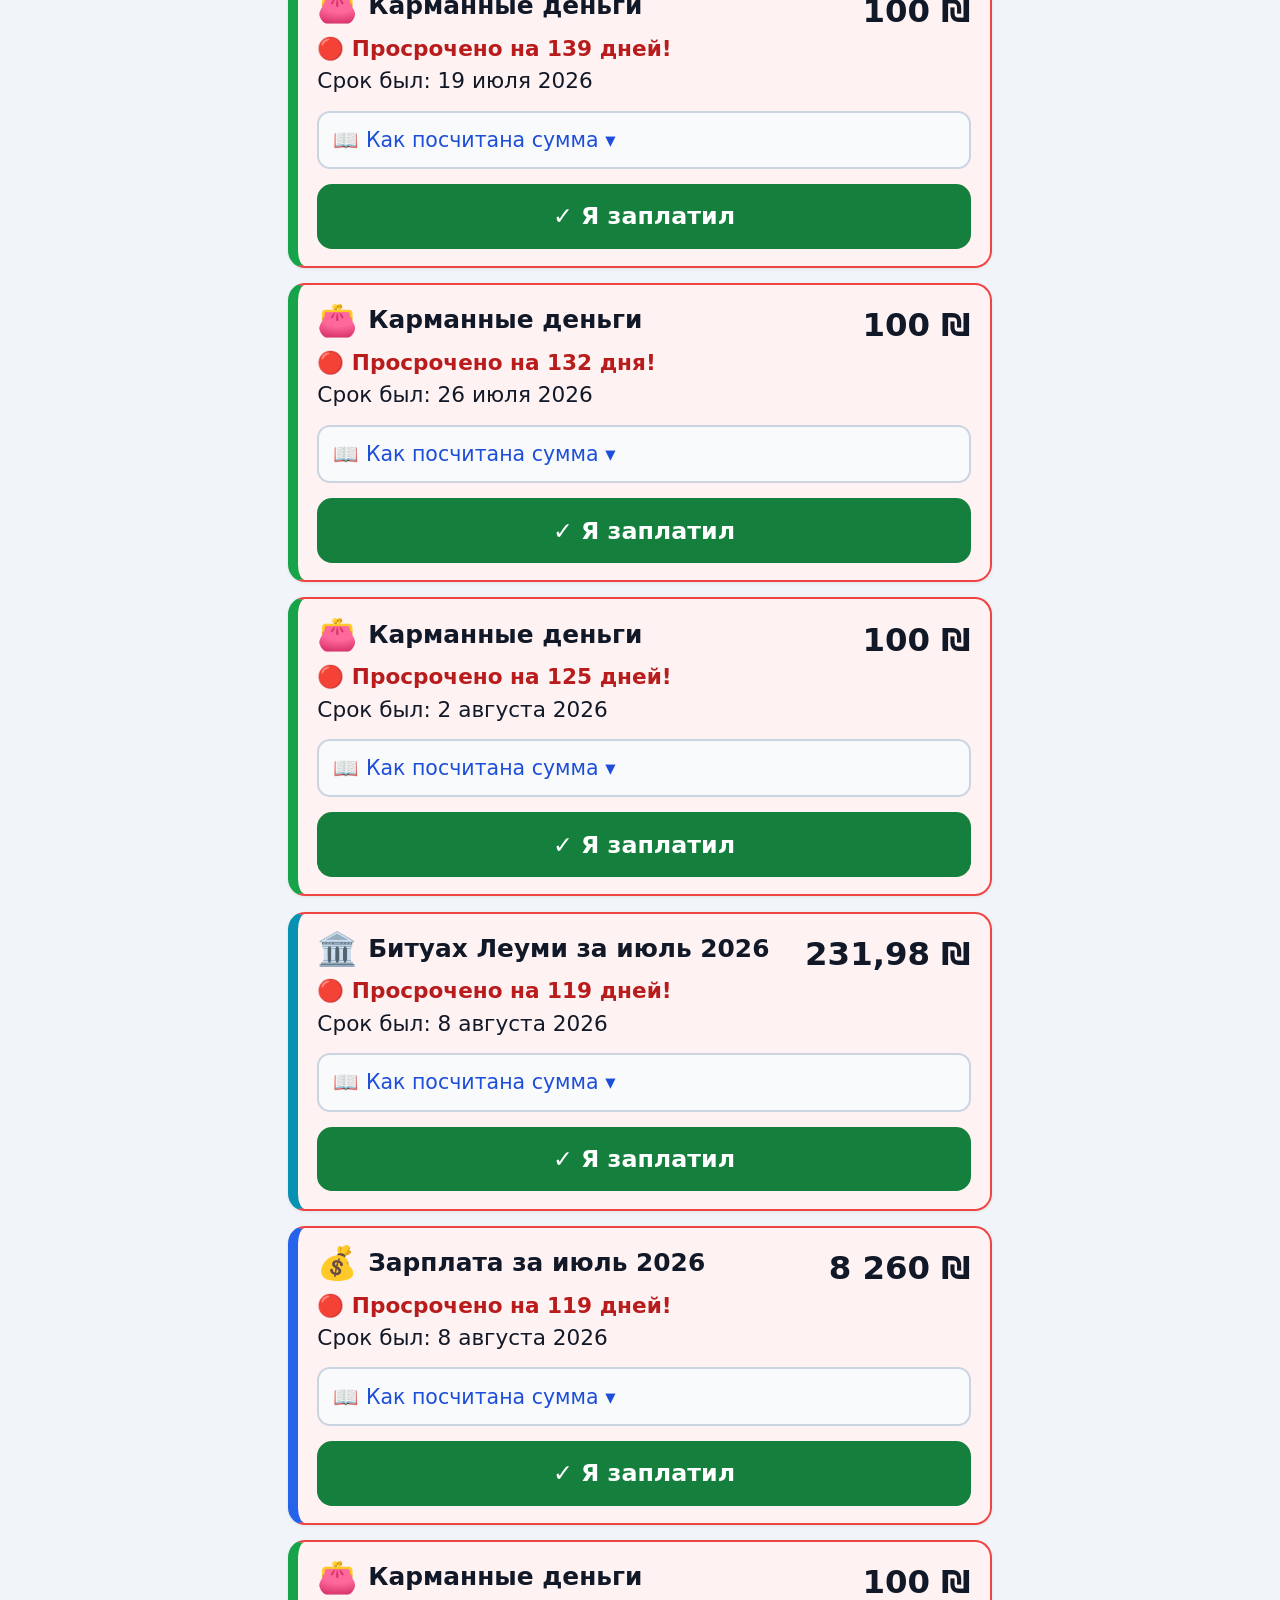
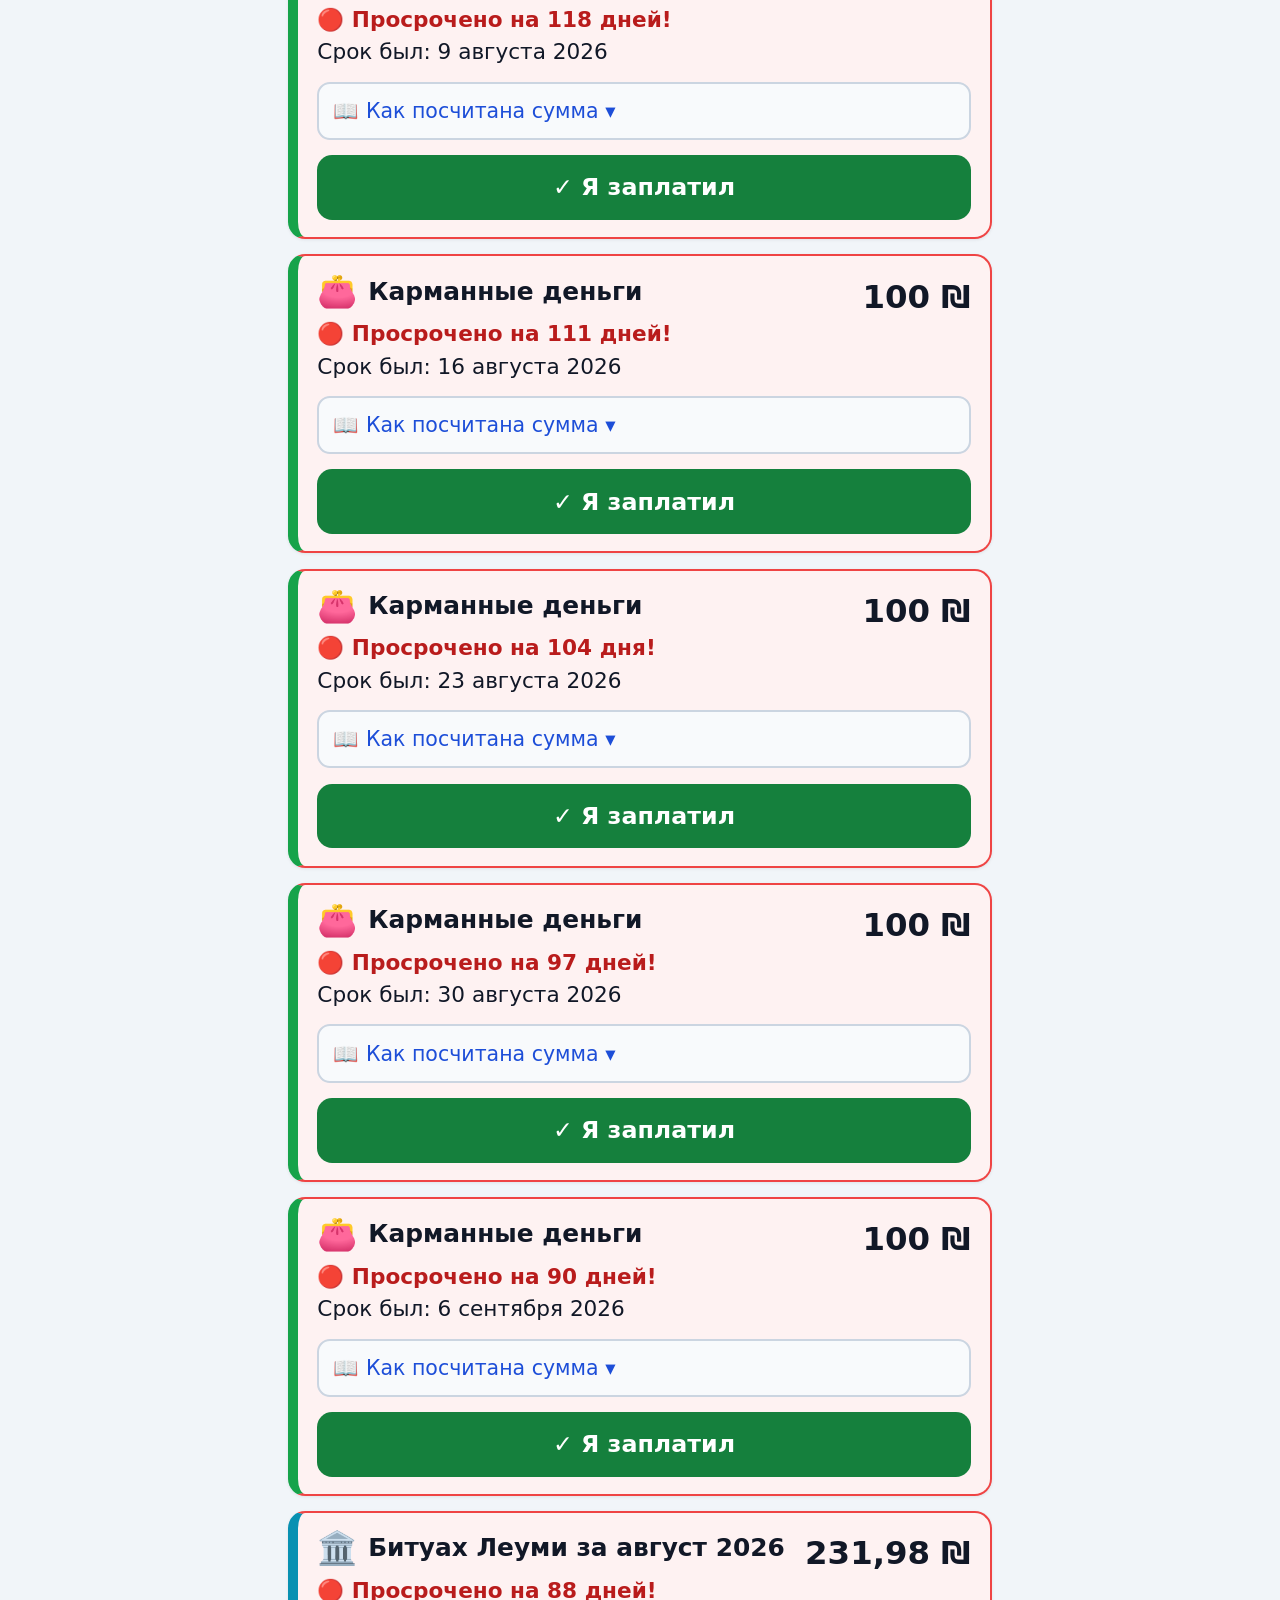
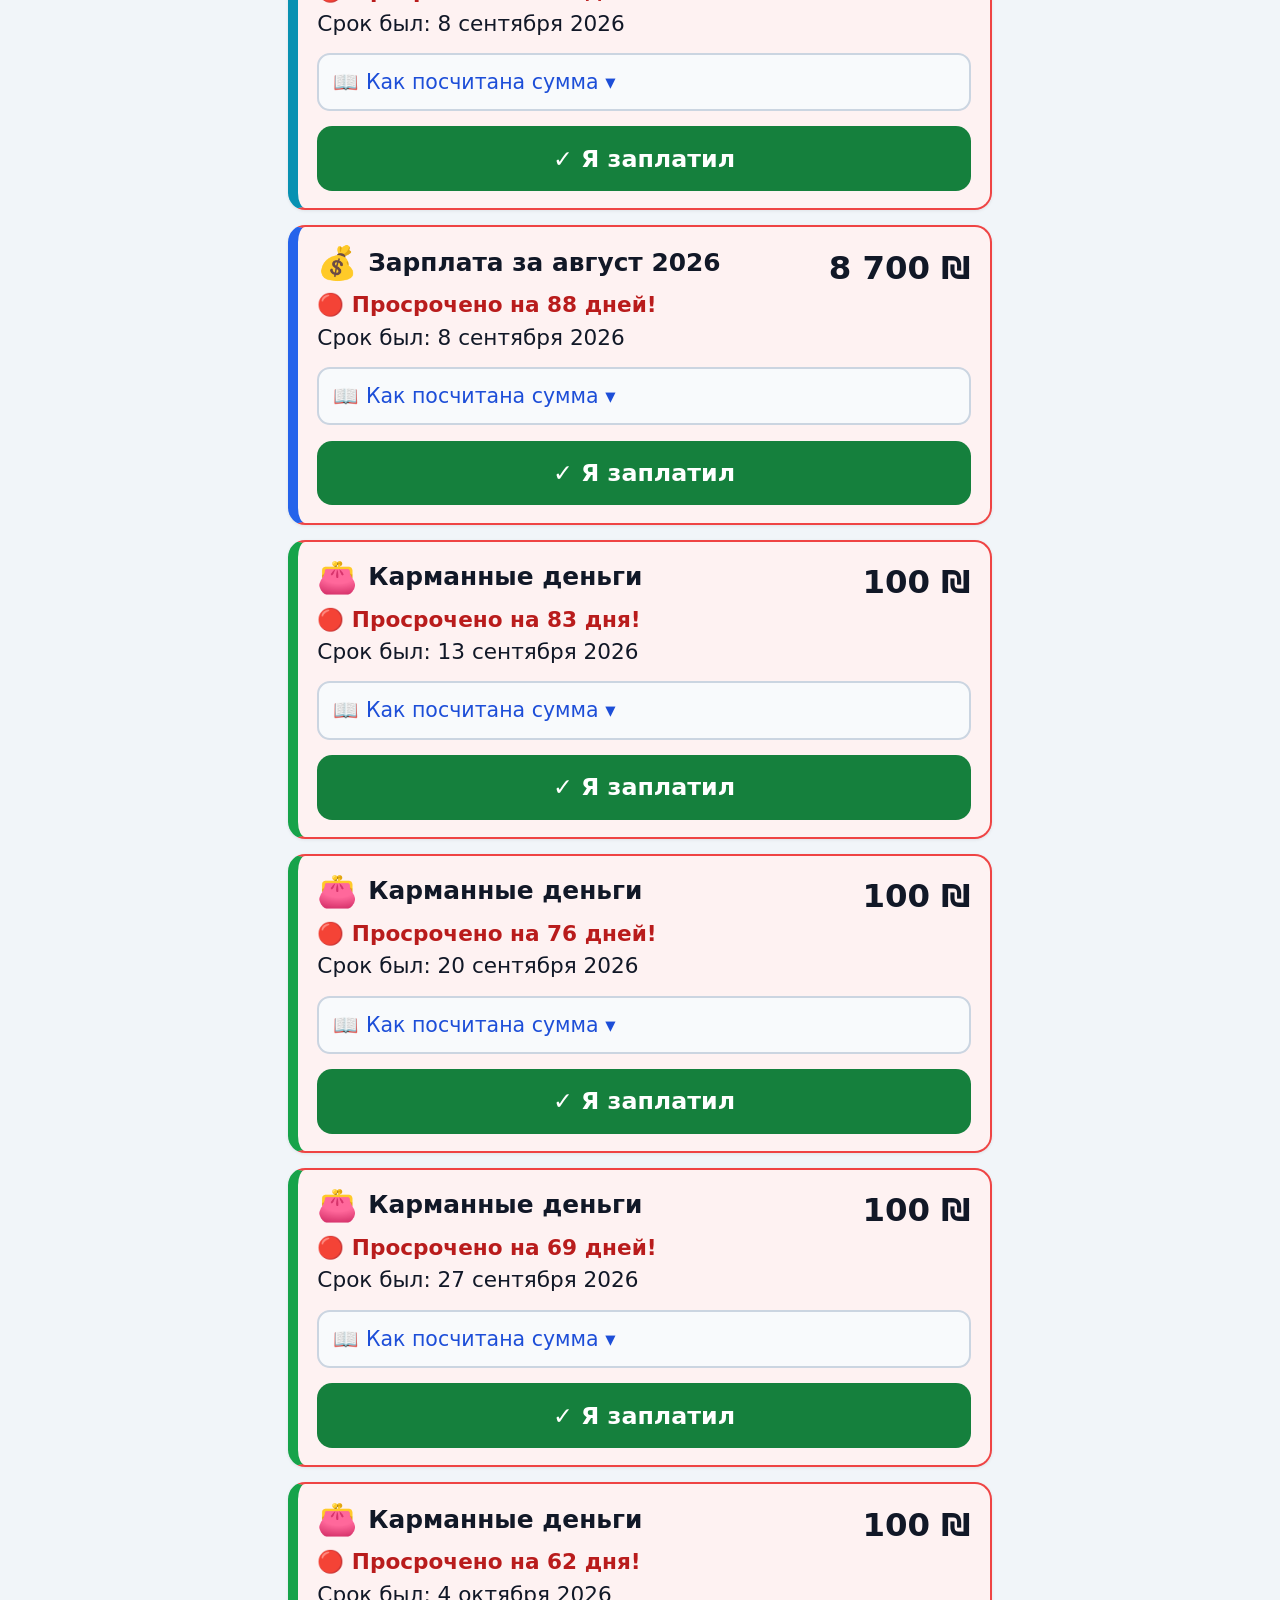
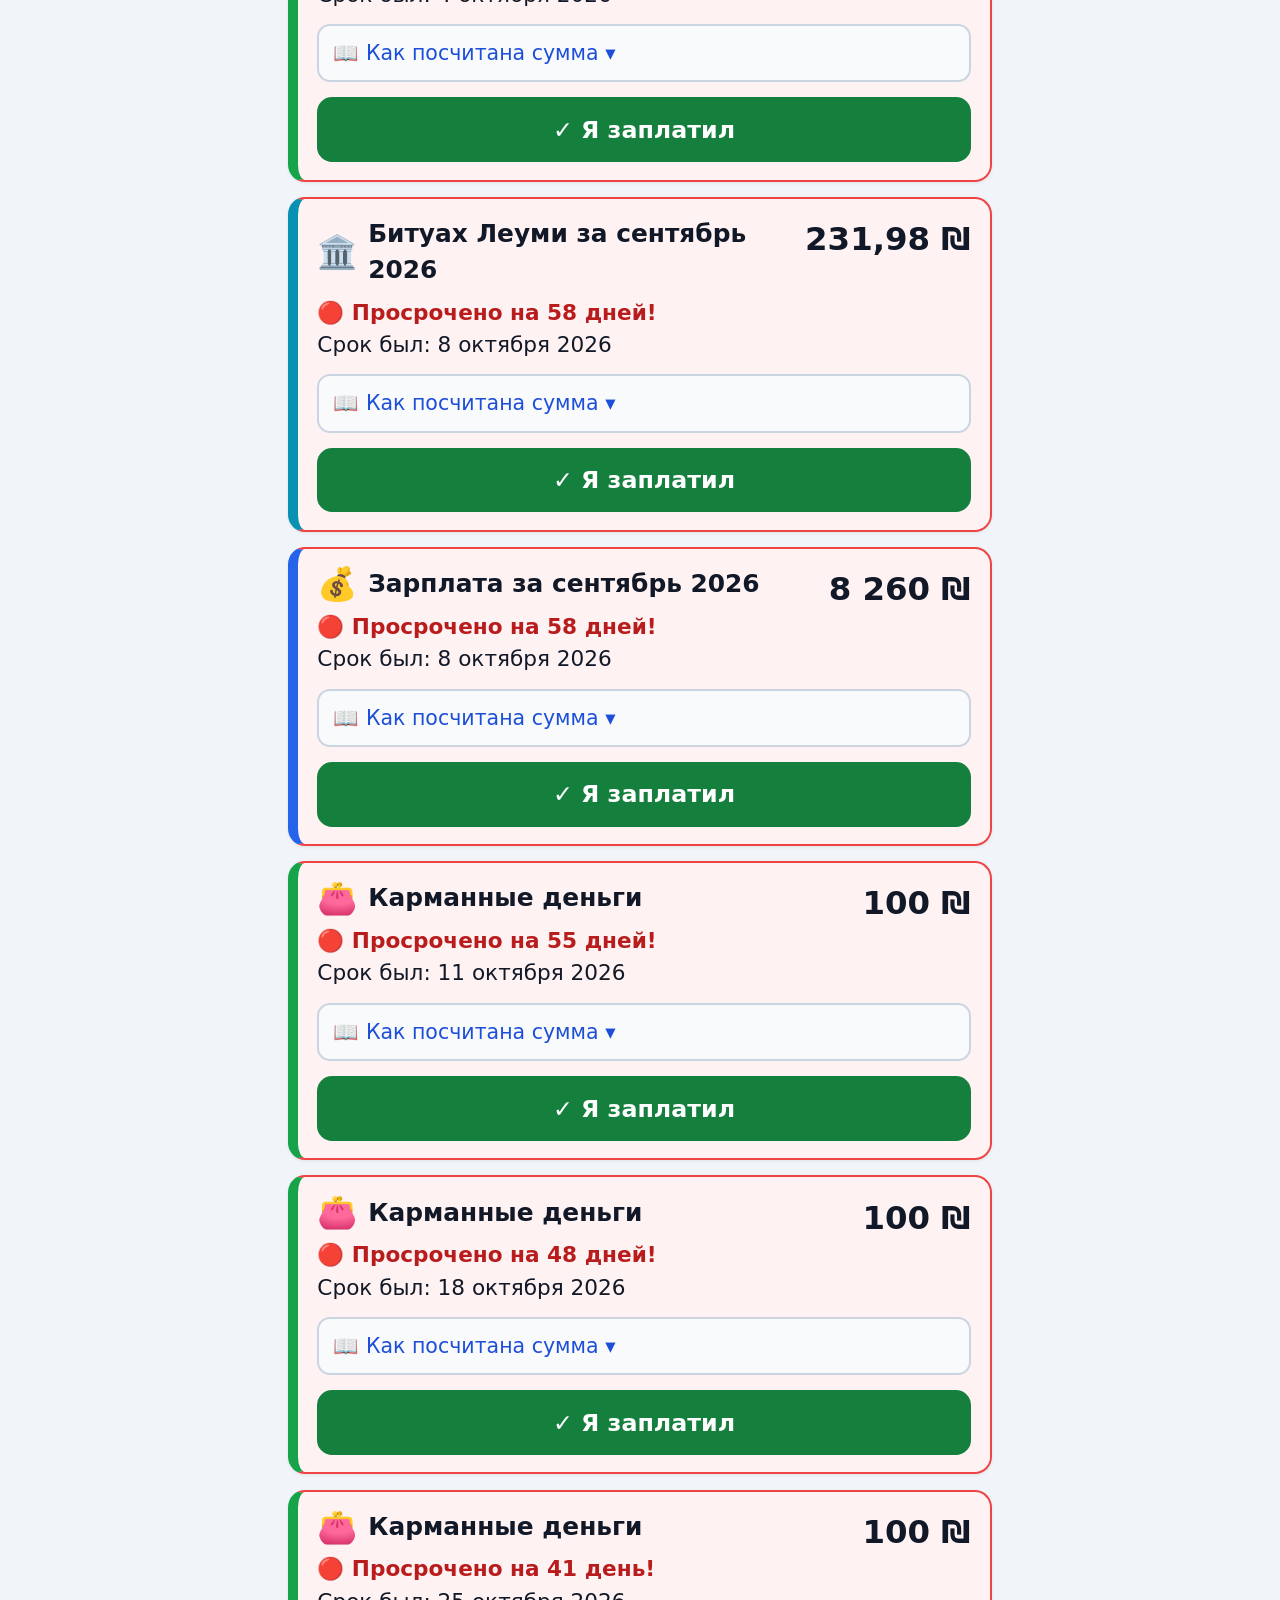
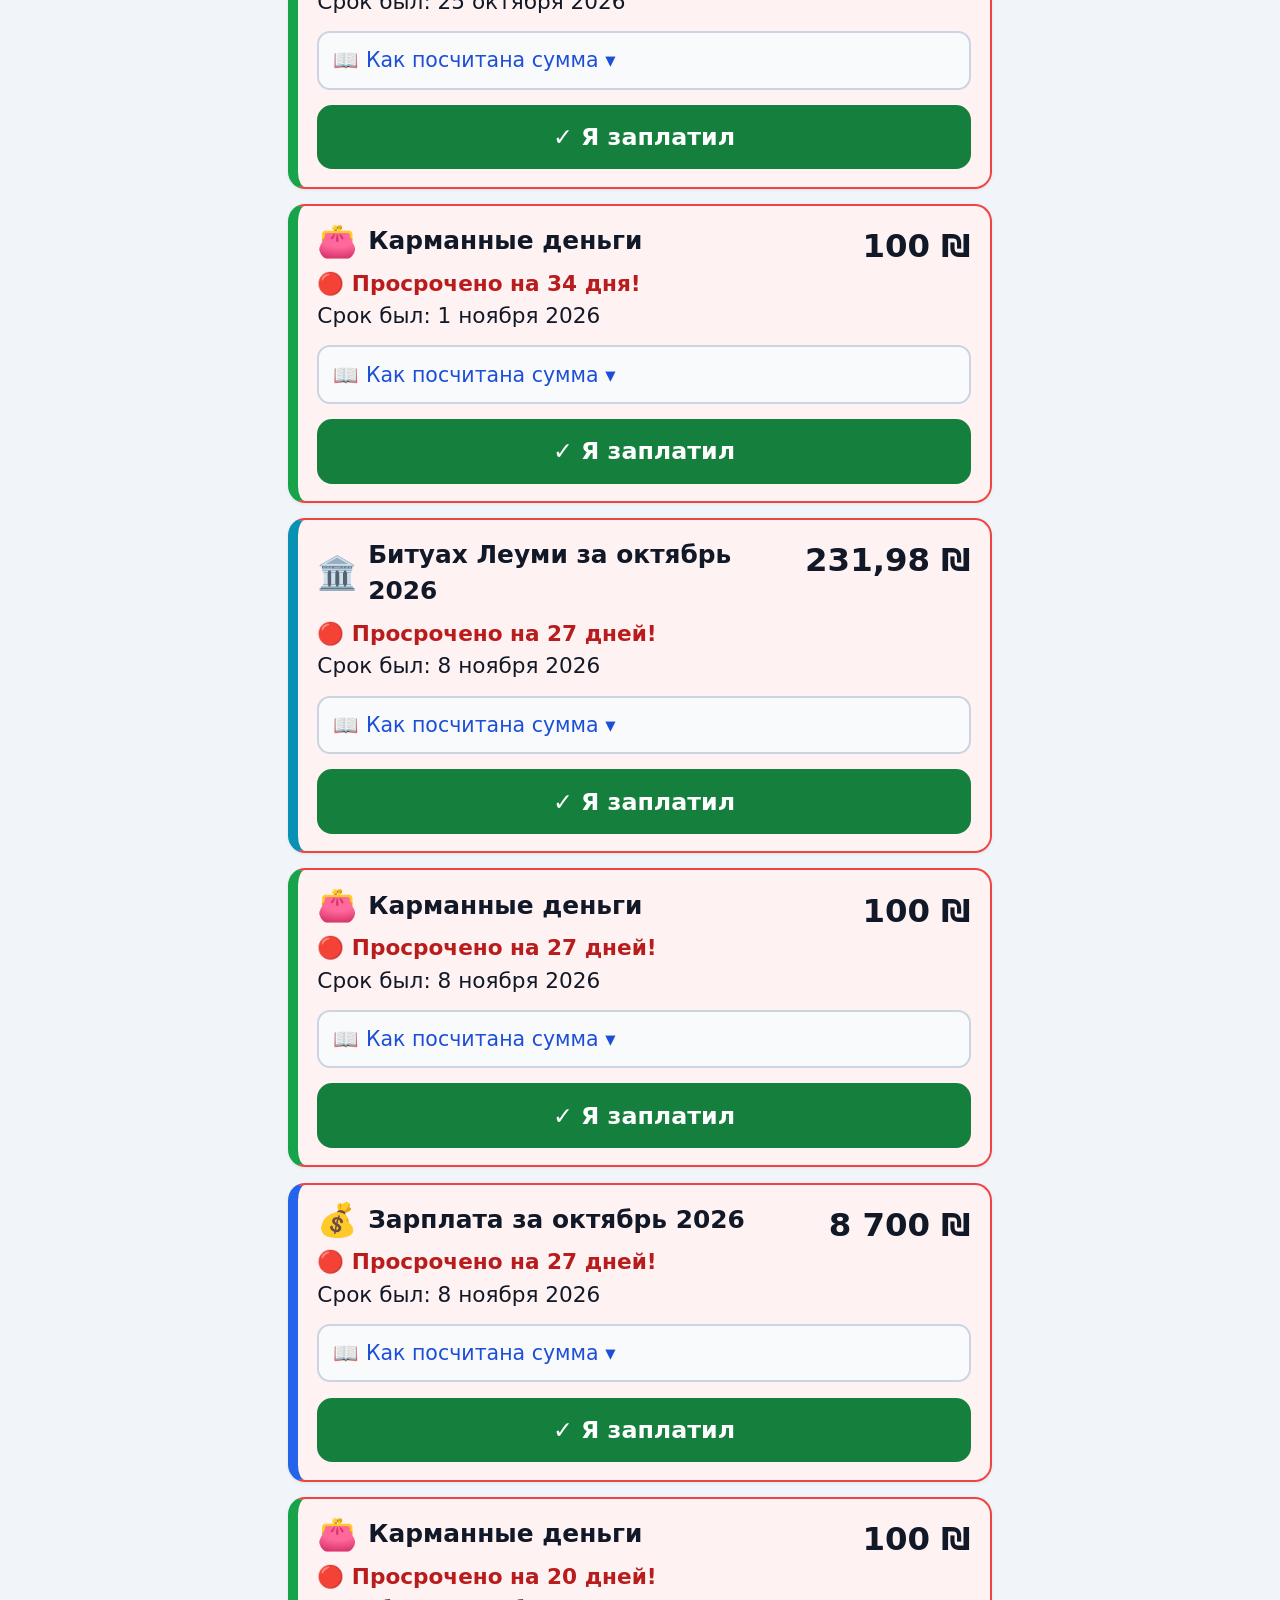
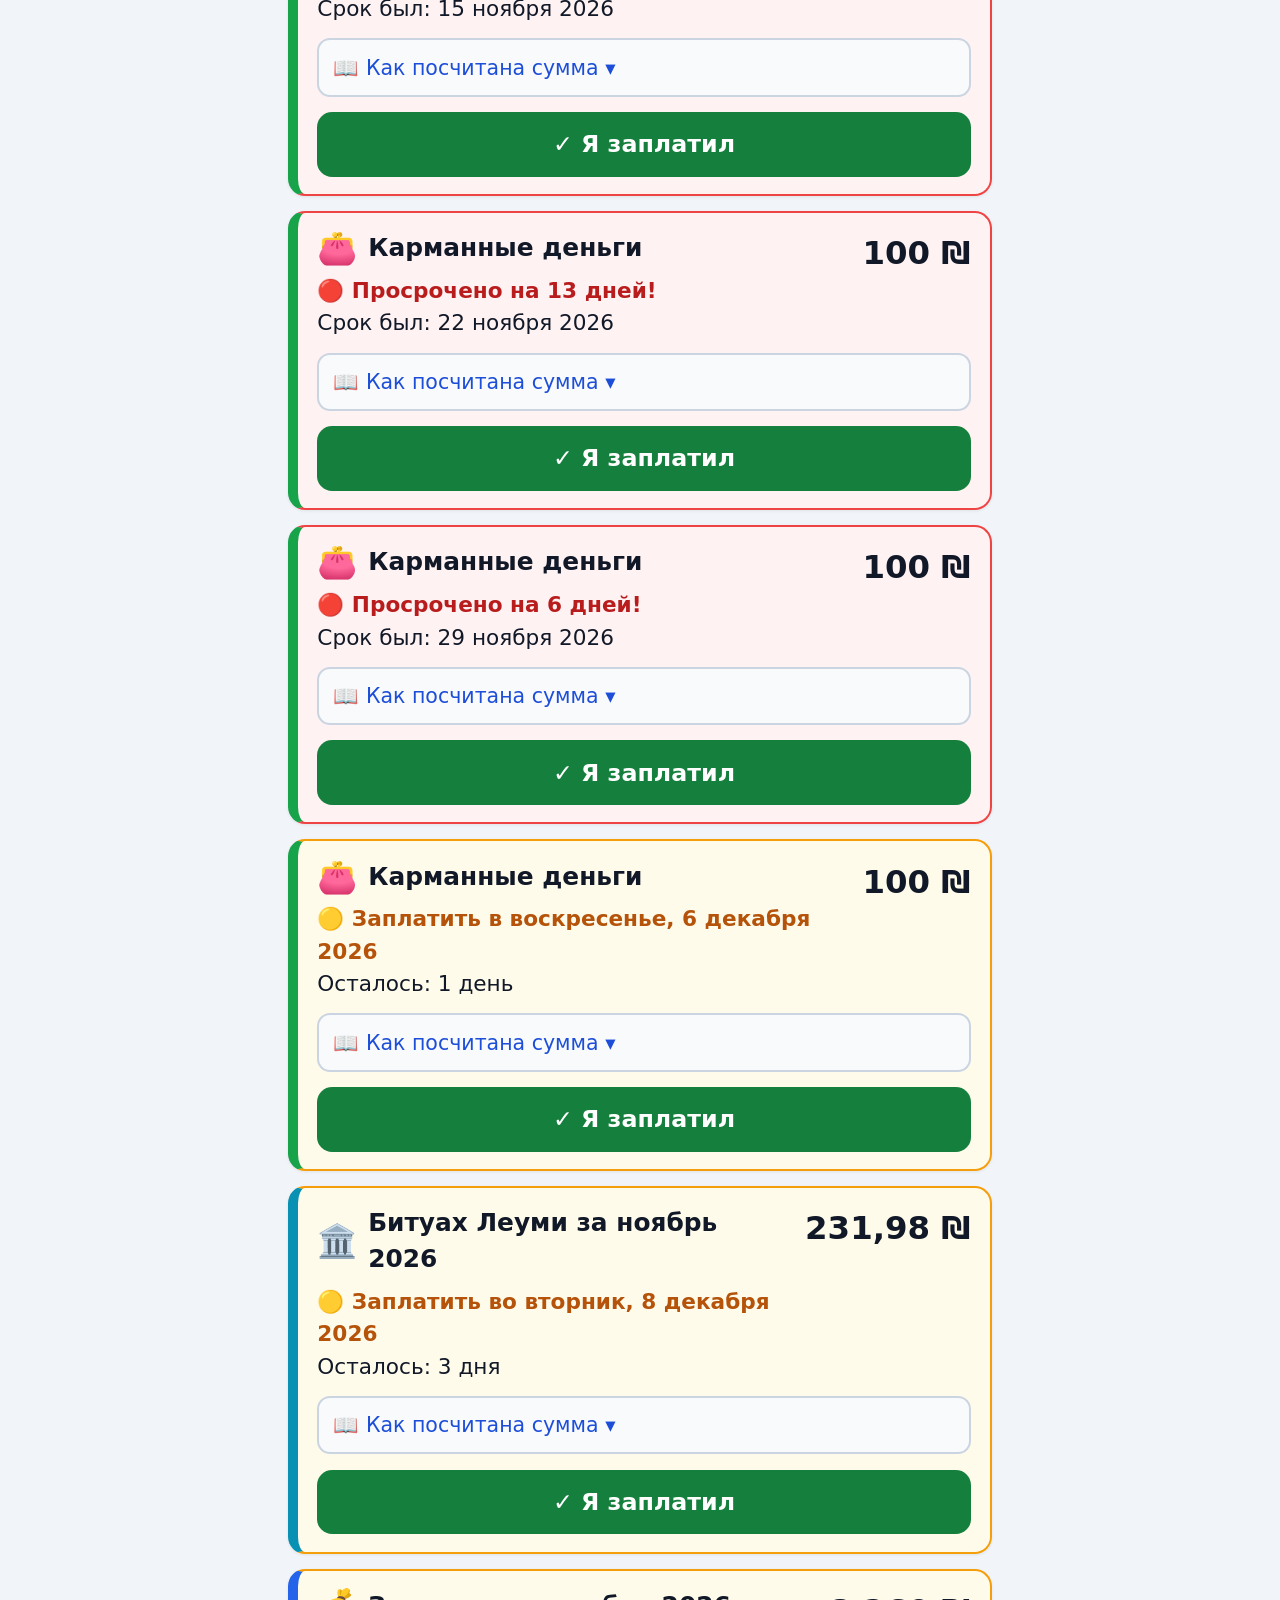
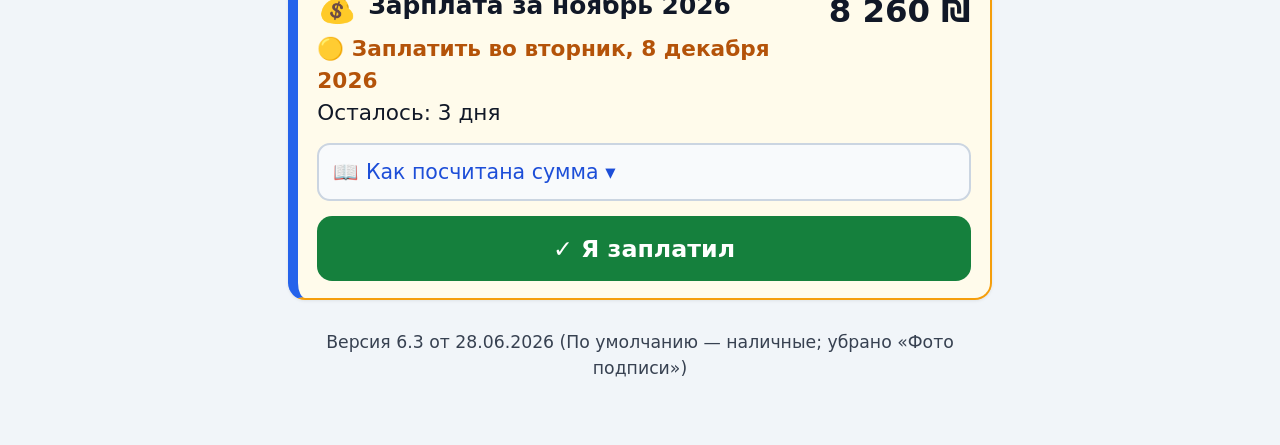
==== commit 1308be57: "v6.3: по умолчанию НАЛИЧНЫЕ + убрана «Фото подписи» 1) Способ оплаты по умолчанию — наличные (а не п" ====
--- a/index.html
+++ b/index.html
@@ -88,12 +88,9 @@
       <div class="hint" id="sign-hint">Метапель: распишитесь пальцем в рамке выше и нажмите ОК.</div>
       <div class="modal-actions">
         <button class="btn btn-pay" id="sign-ok">✓ ОК — деньги получил</button>
-        <button class="btn btn-light" id="sign-photo">📎 Фото подписи (вместо рисования)</button>
-        <button class="btn btn-light" id="sign-saved" style="display:none">↻ Вставить сохранённую подпись</button>
         <button class="btn btn-light" id="sign-clear">Стереть и расписаться заново</button>
         <button class="btn btn-undo" id="sign-later">Позже (расписаться потом)</button>
       </div>
-      <input type="file" id="sign-file" accept="image/*" style="display:none">
     </div>
   </div>
 
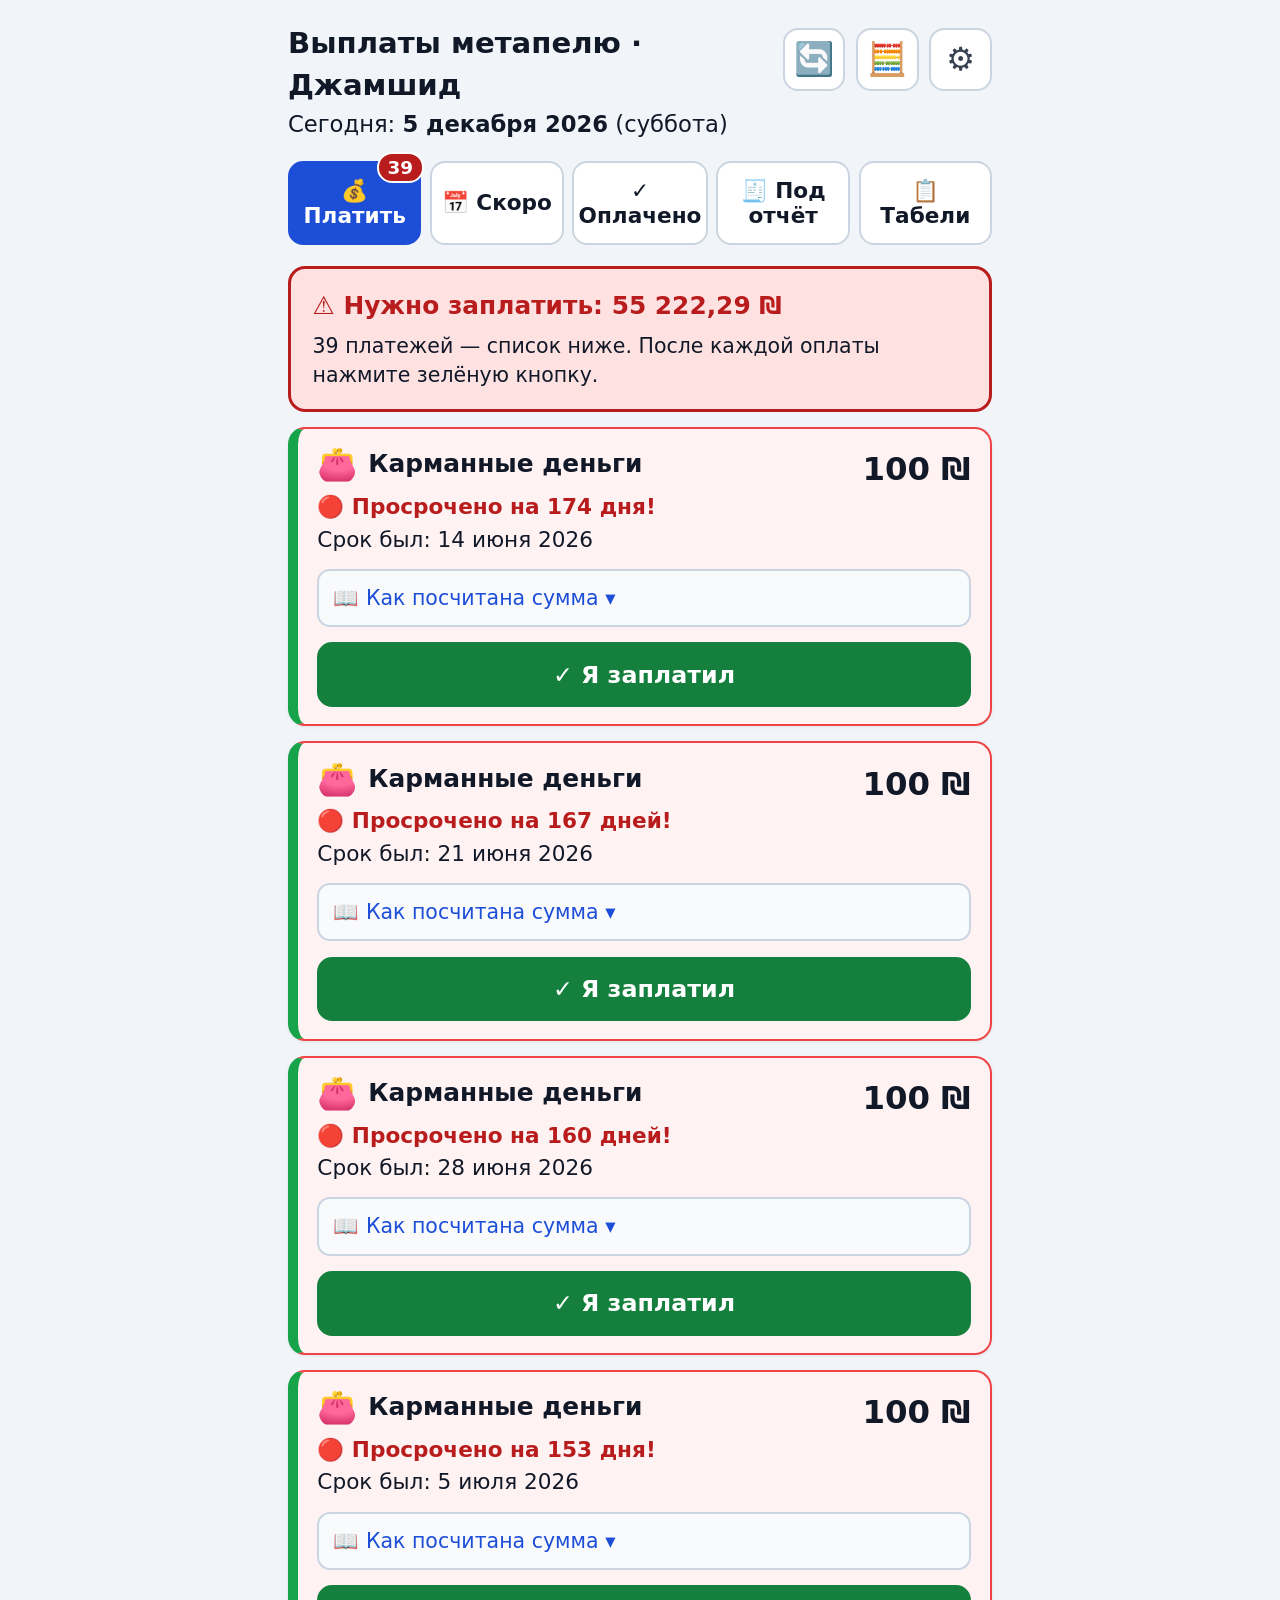
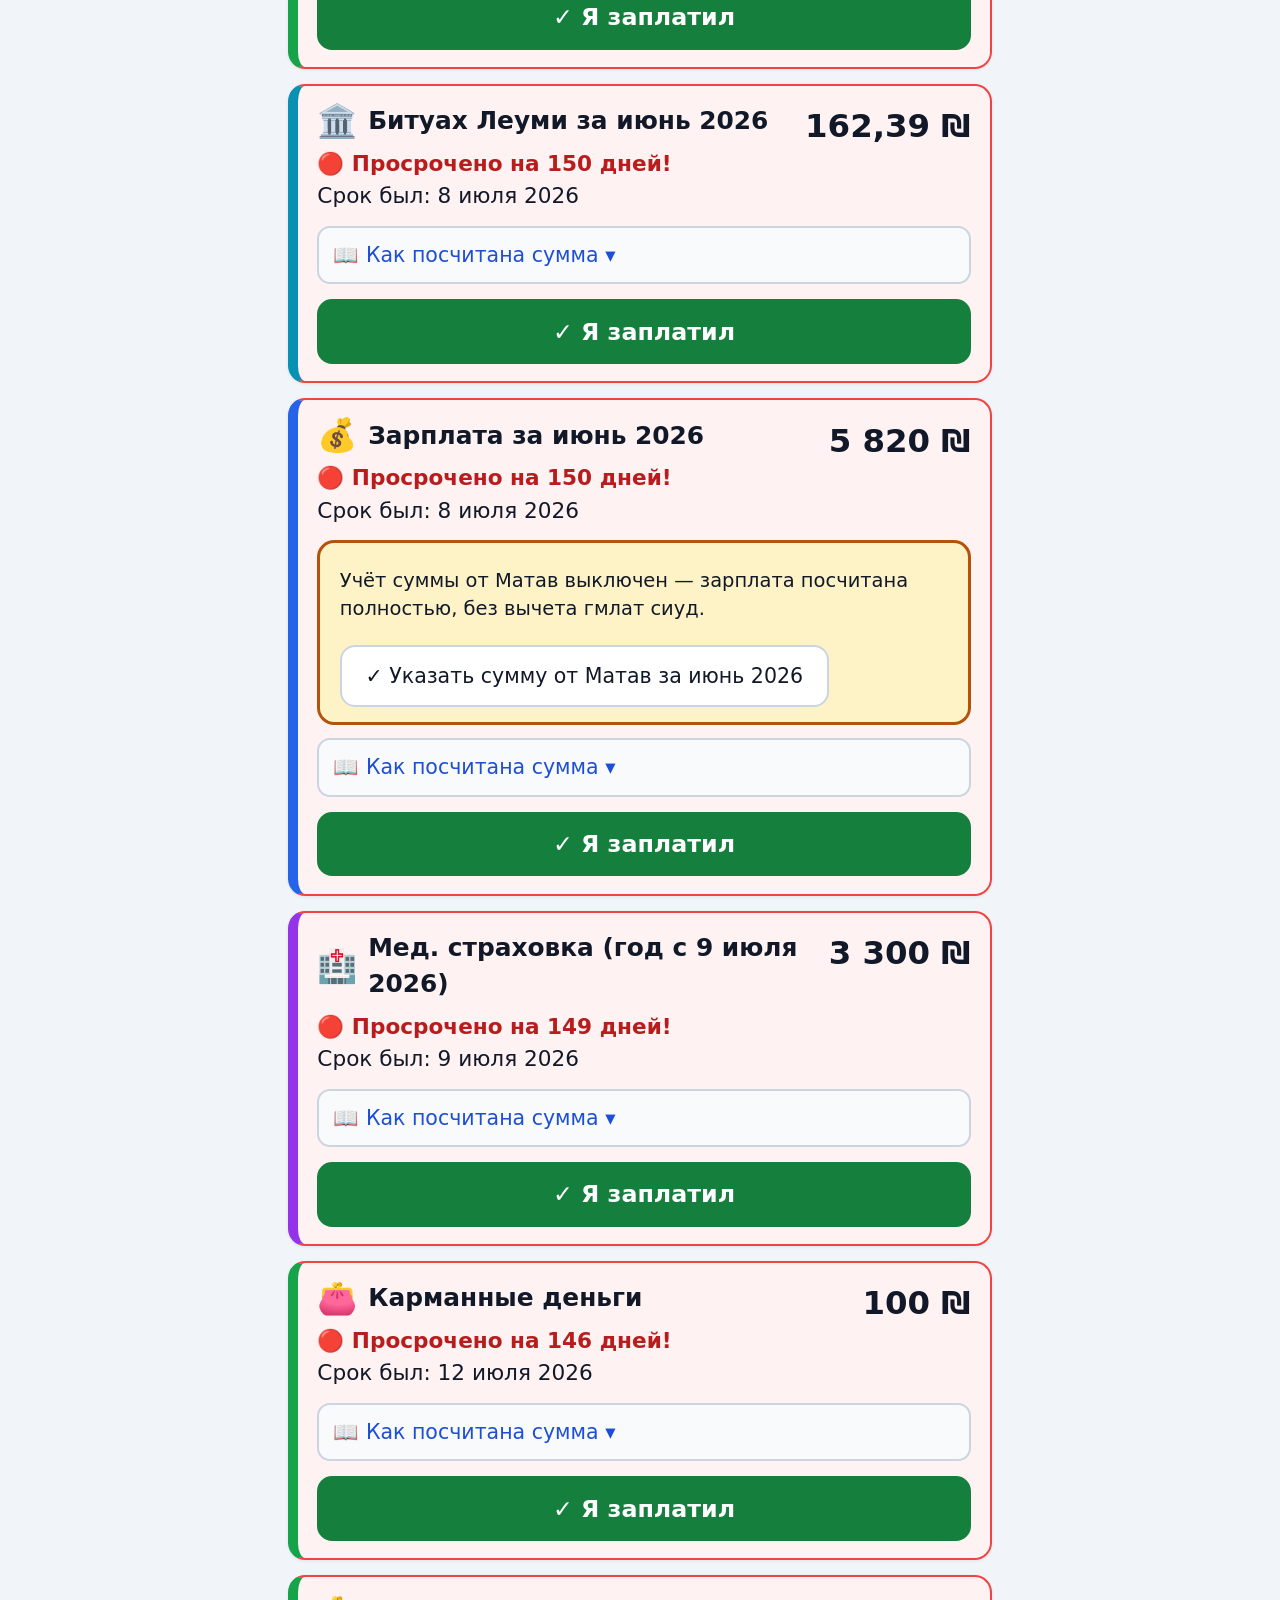
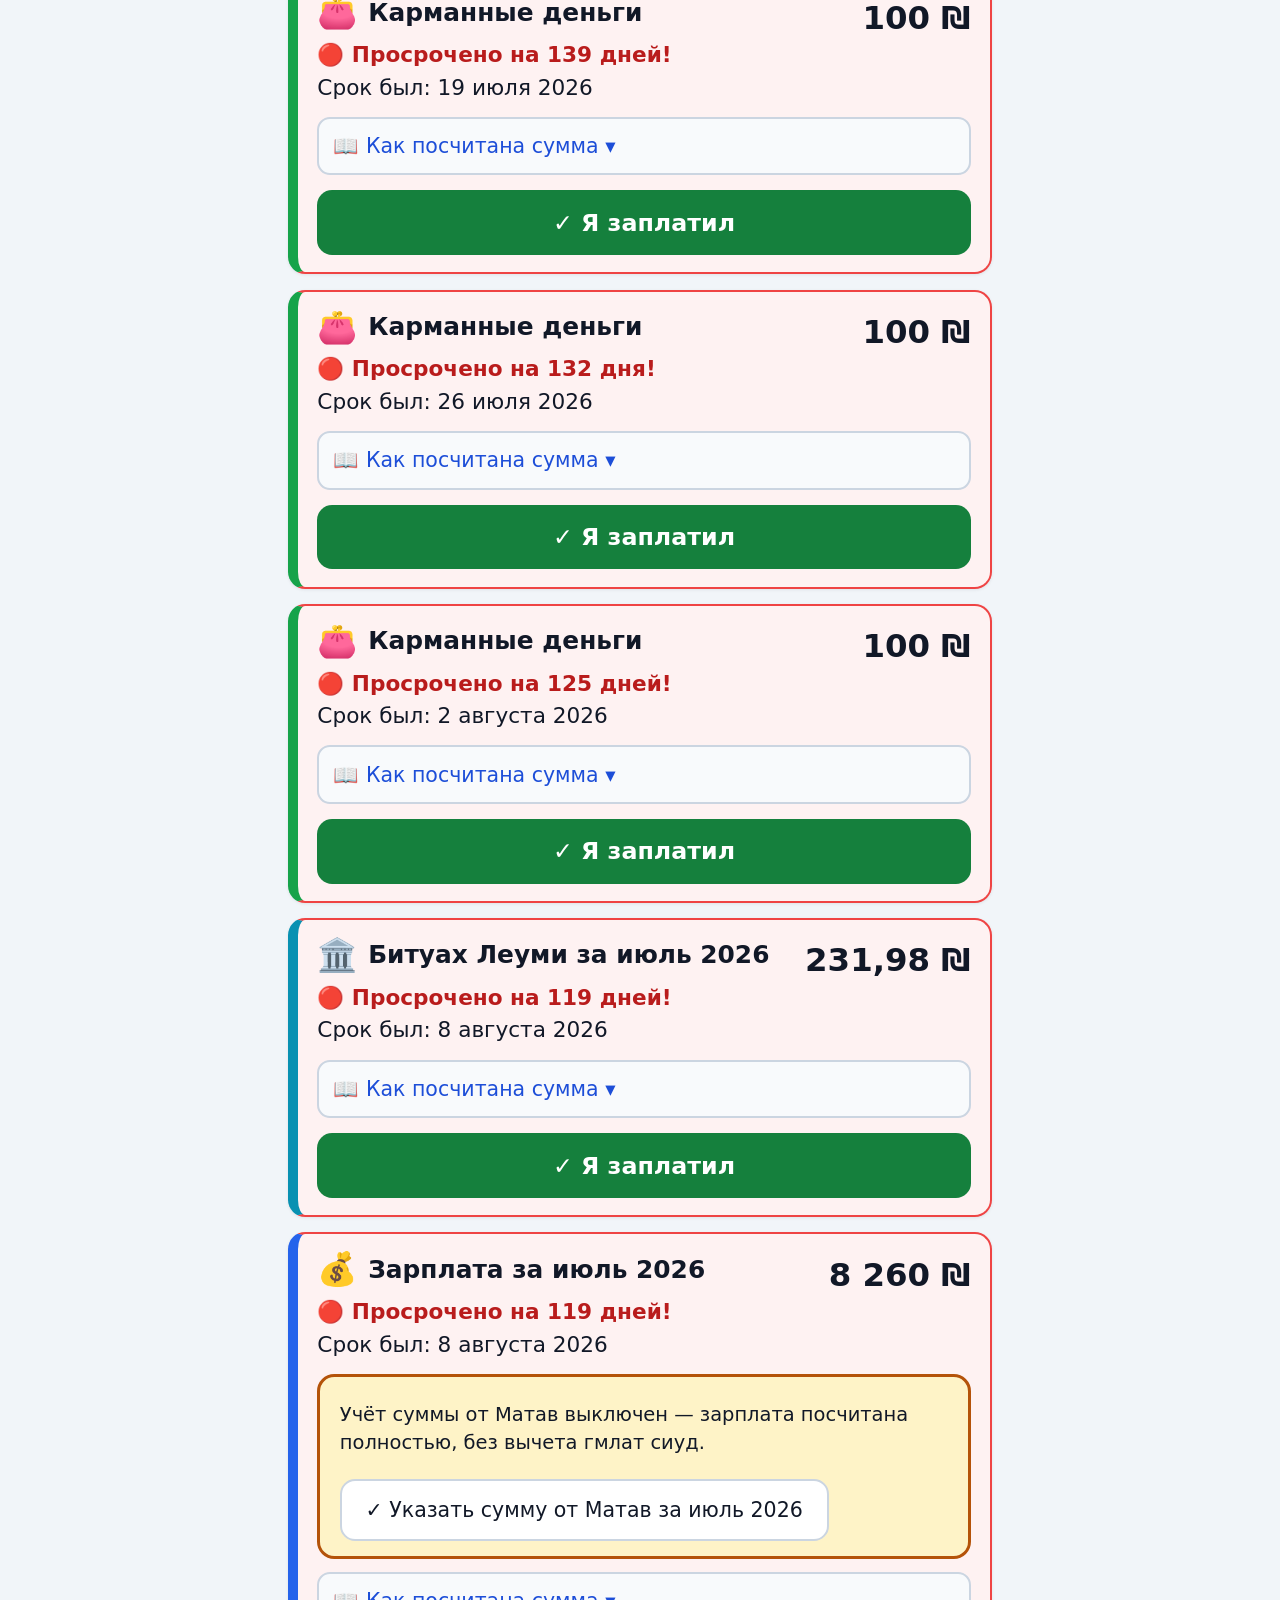
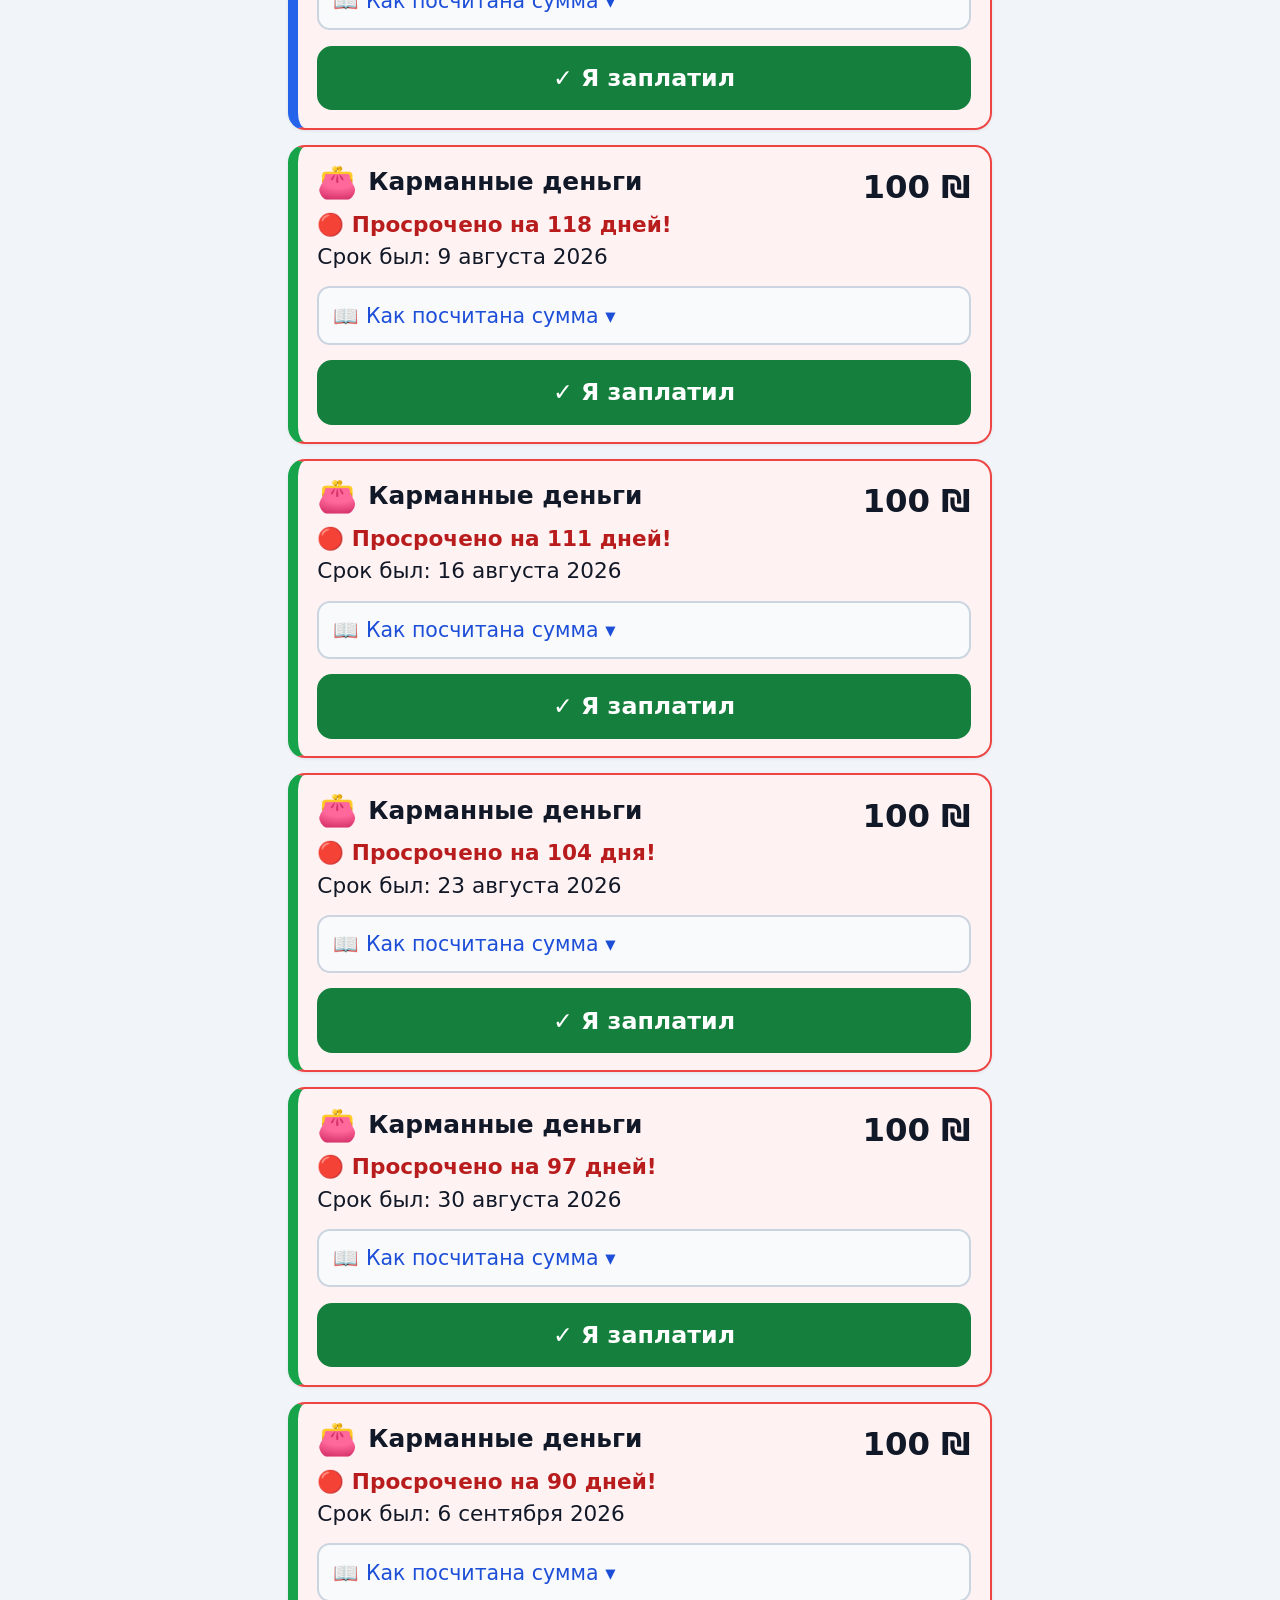
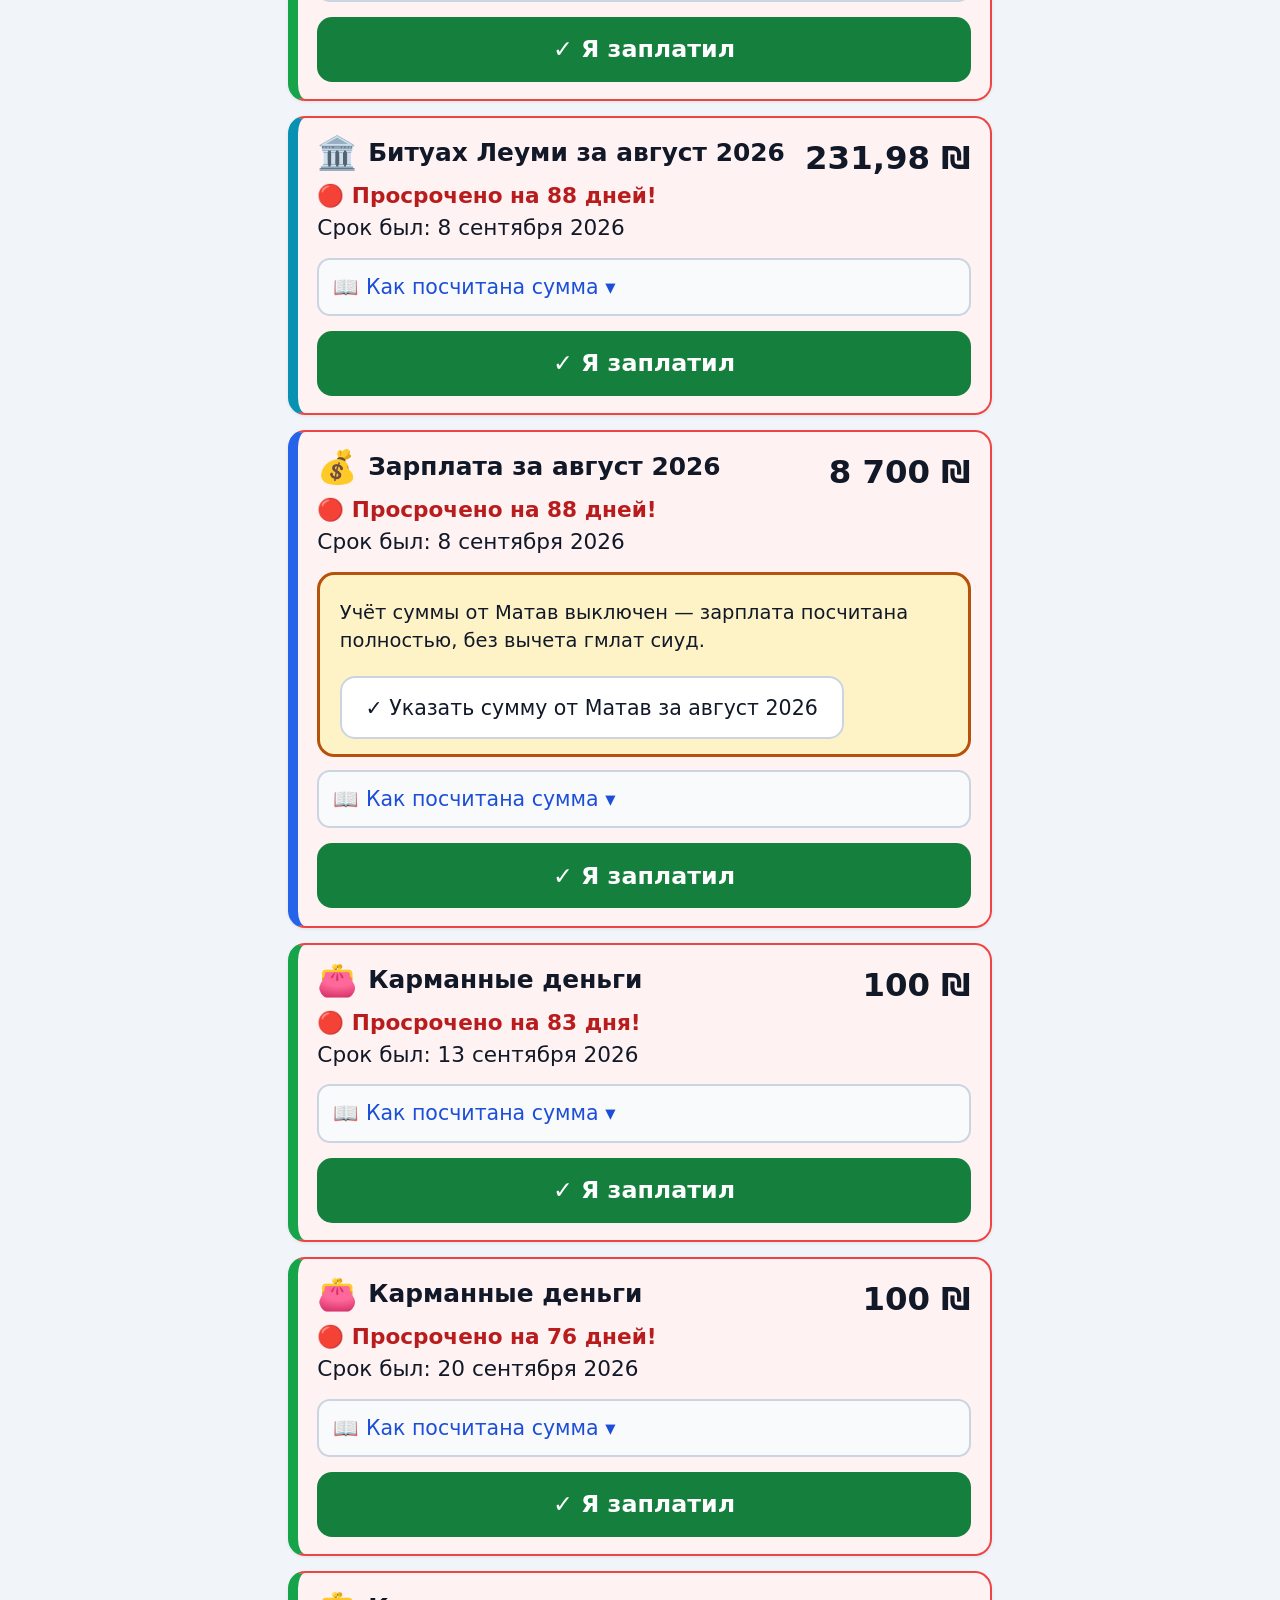
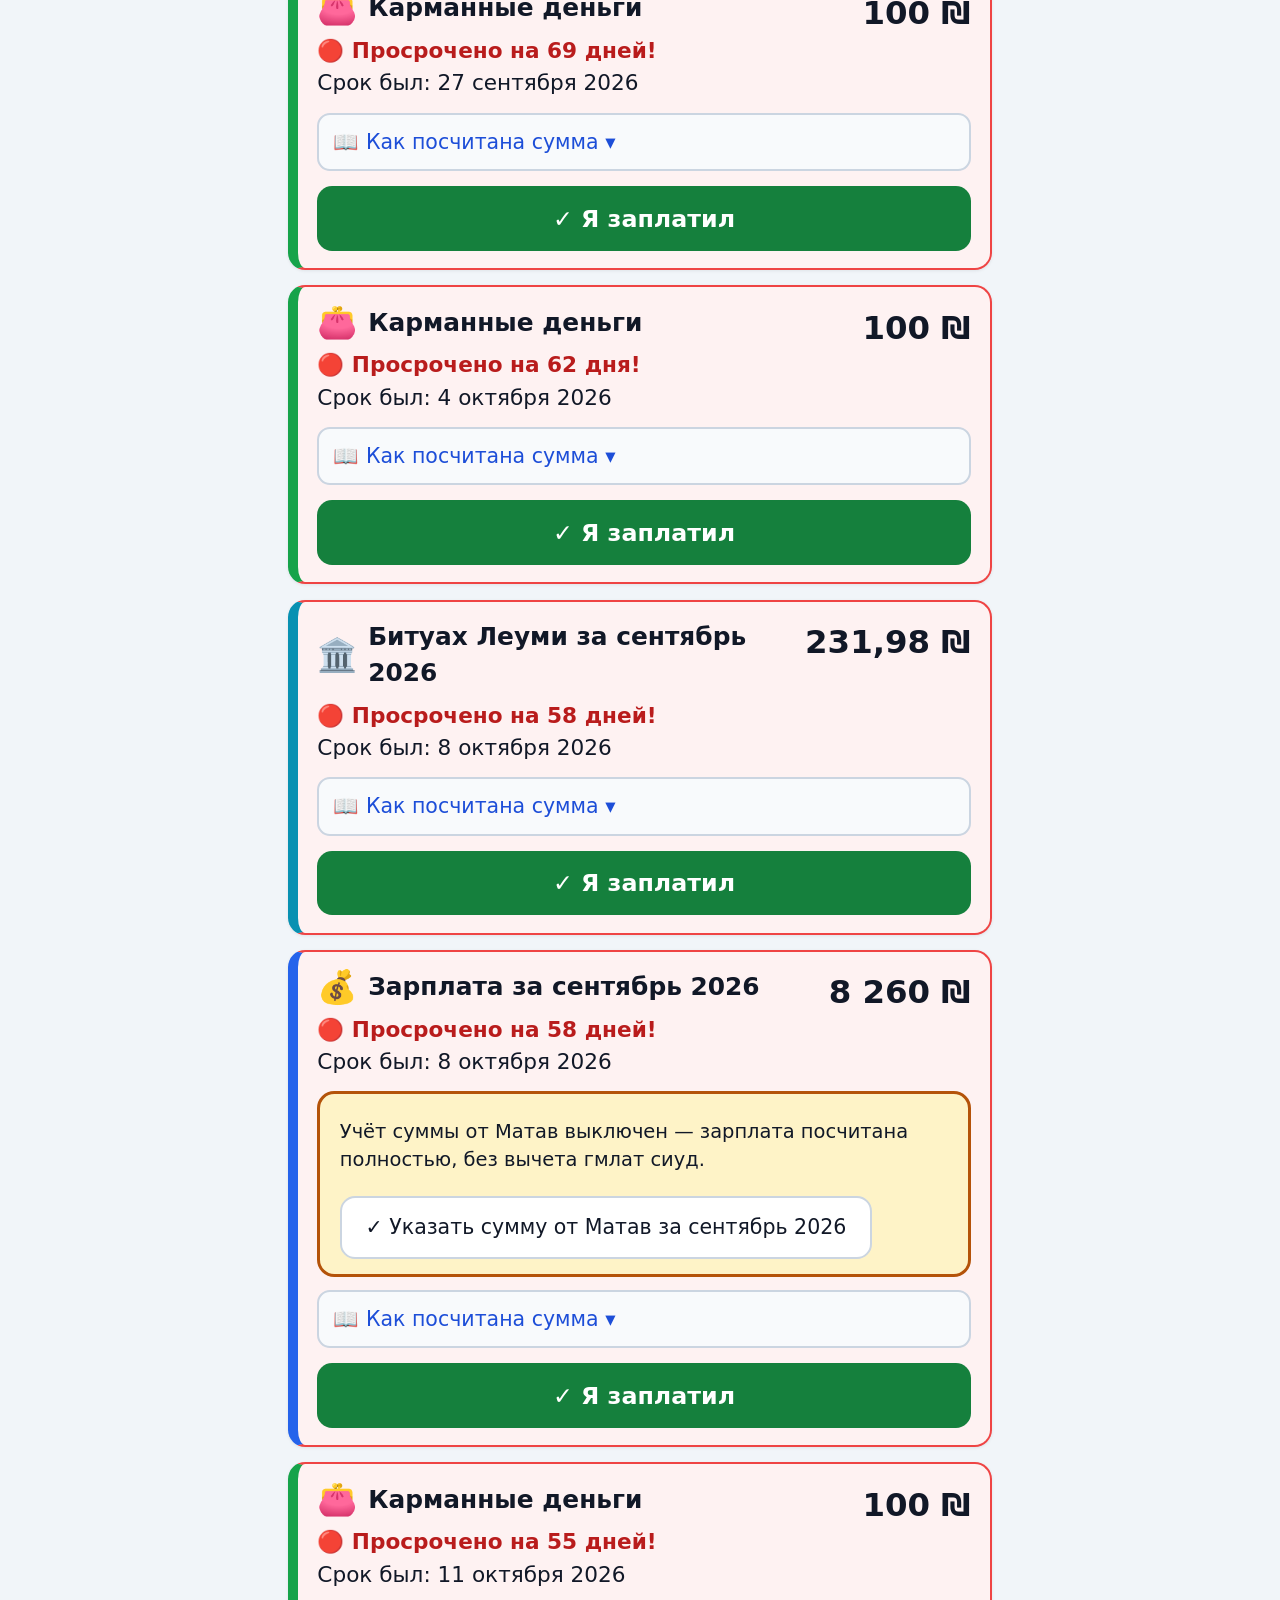
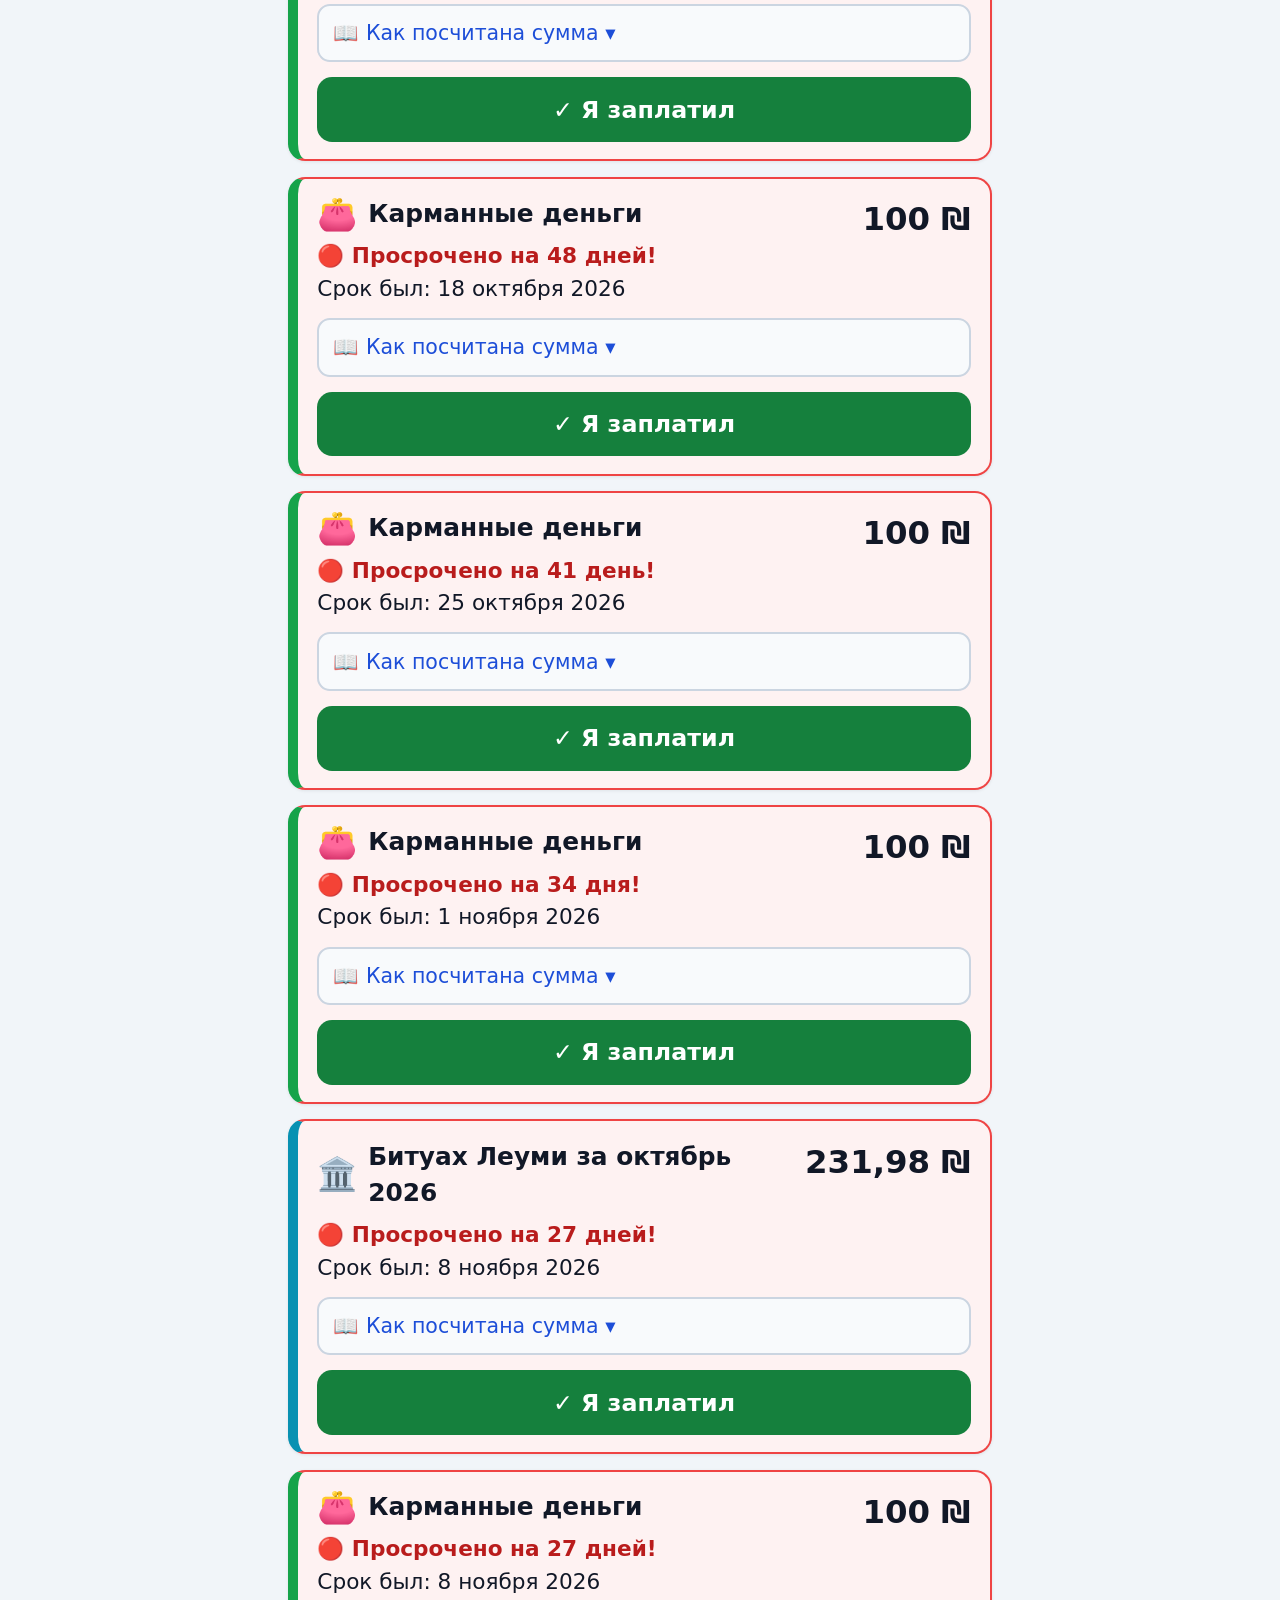
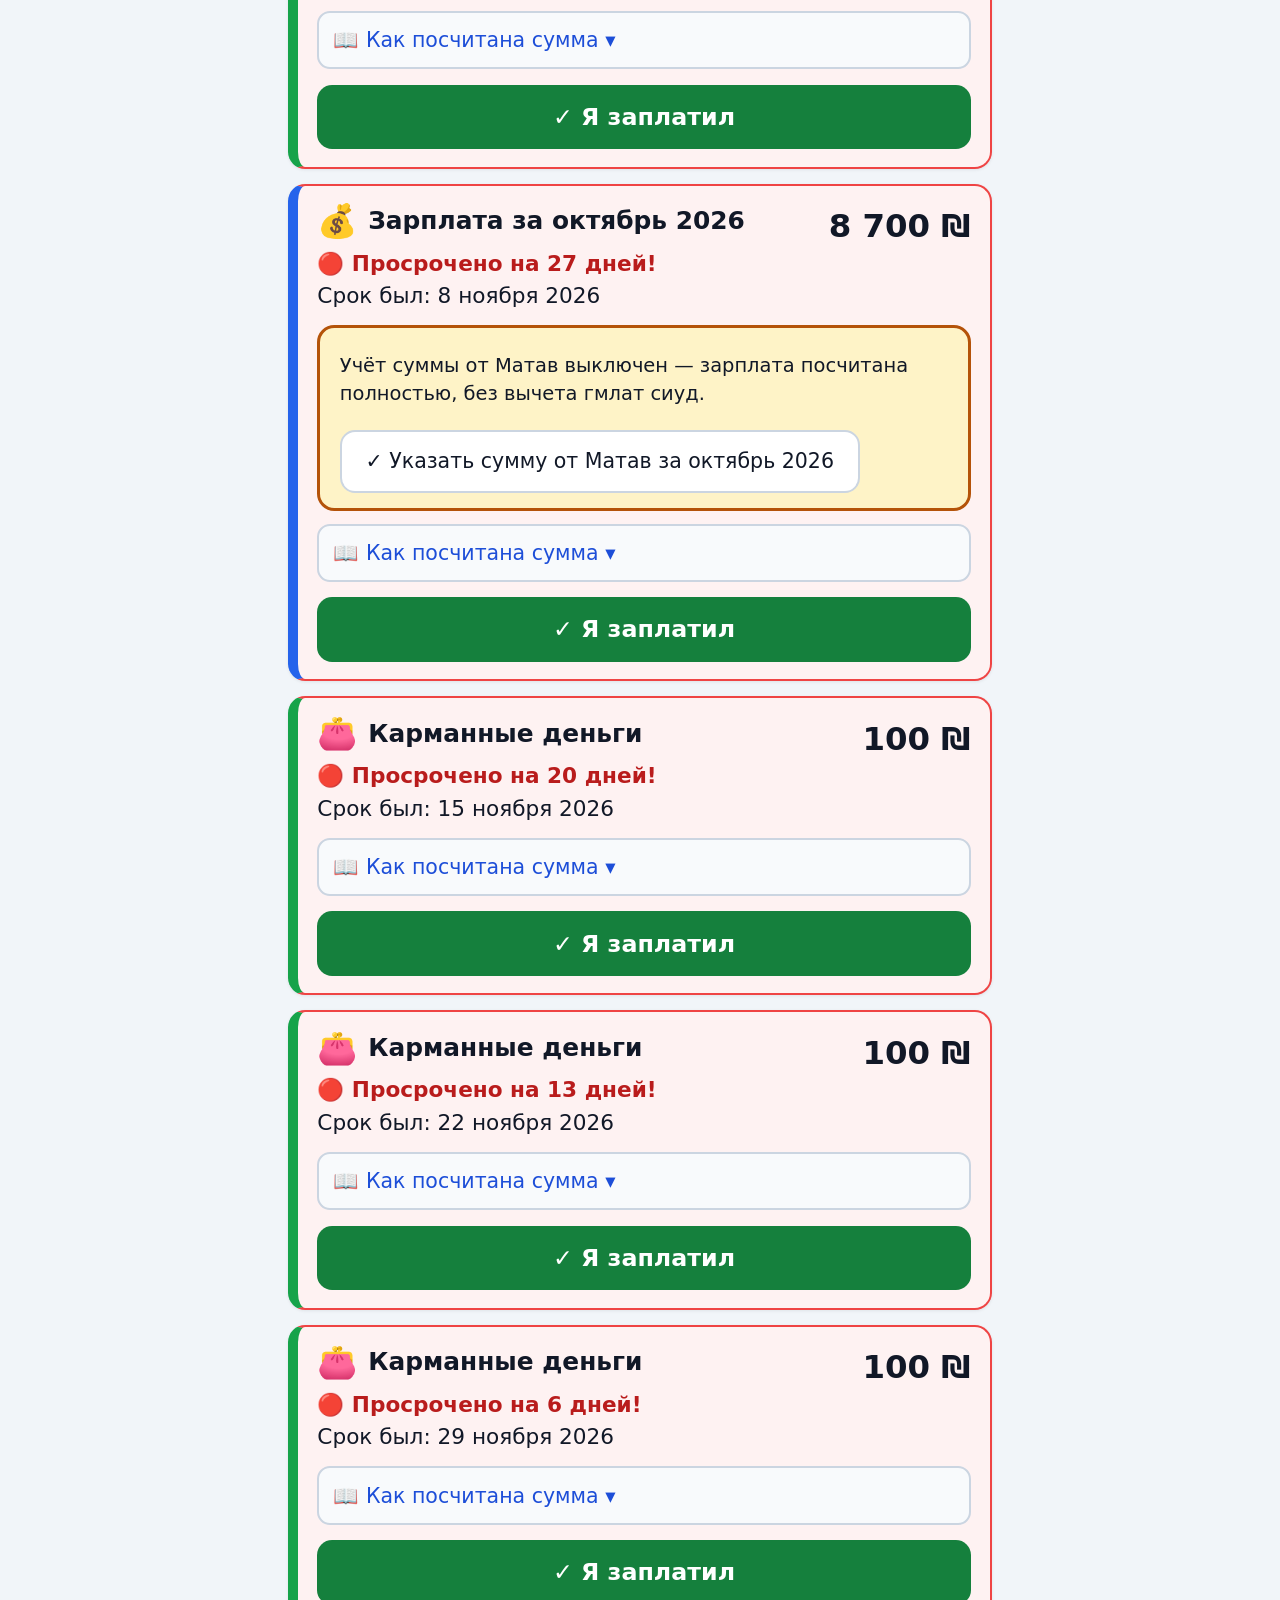
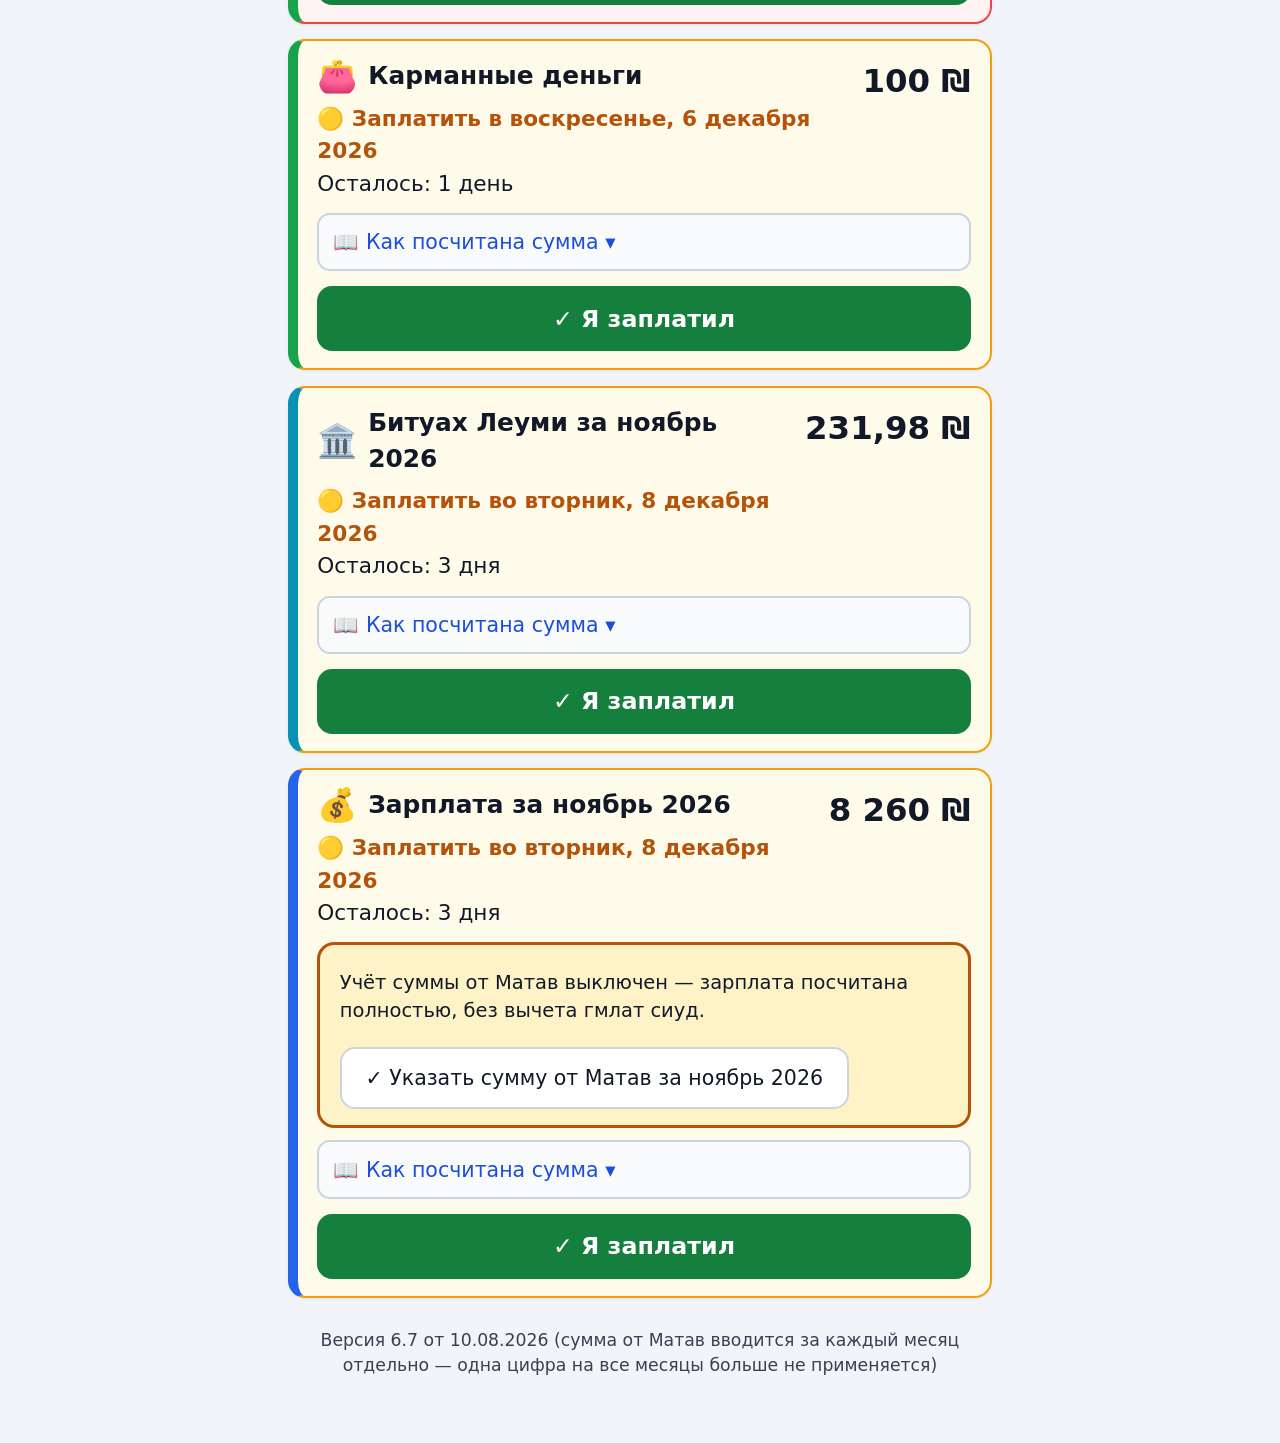
==== commit 3c5e1925: "Сумма от Матав — помесячно, вместо одной цифры на все месяцы Матав присылает сумму 9-го числа, и она" ====
--- a/index.html
+++ b/index.html
@@ -179,14 +179,13 @@
         <label for="hours-input">Матав платит, ₪/мес</label>
         <div class="stepper">
           <button type="button" id="hours-minus">−</button>
-          <input type="number" id="hours-input" min="0" step="100">
+          <input type="number" id="hours-input" min="0" step="0.01">
           <button type="button" id="hours-plus">+</button>
         </div>
       </div>
       <div class="hint" id="hours-effect"></div>
       <div class="modal-actions">
         <button class="btn btn-pay" id="hours-save">✓ Сохранить сумму</button>
-        <button class="btn btn-light" id="hours-revert" style="display:none">Матав сейчас не платит — отключить учёт</button>
         <button class="btn btn-undo modal-close">Отмена</button>
       </div>
     </div>
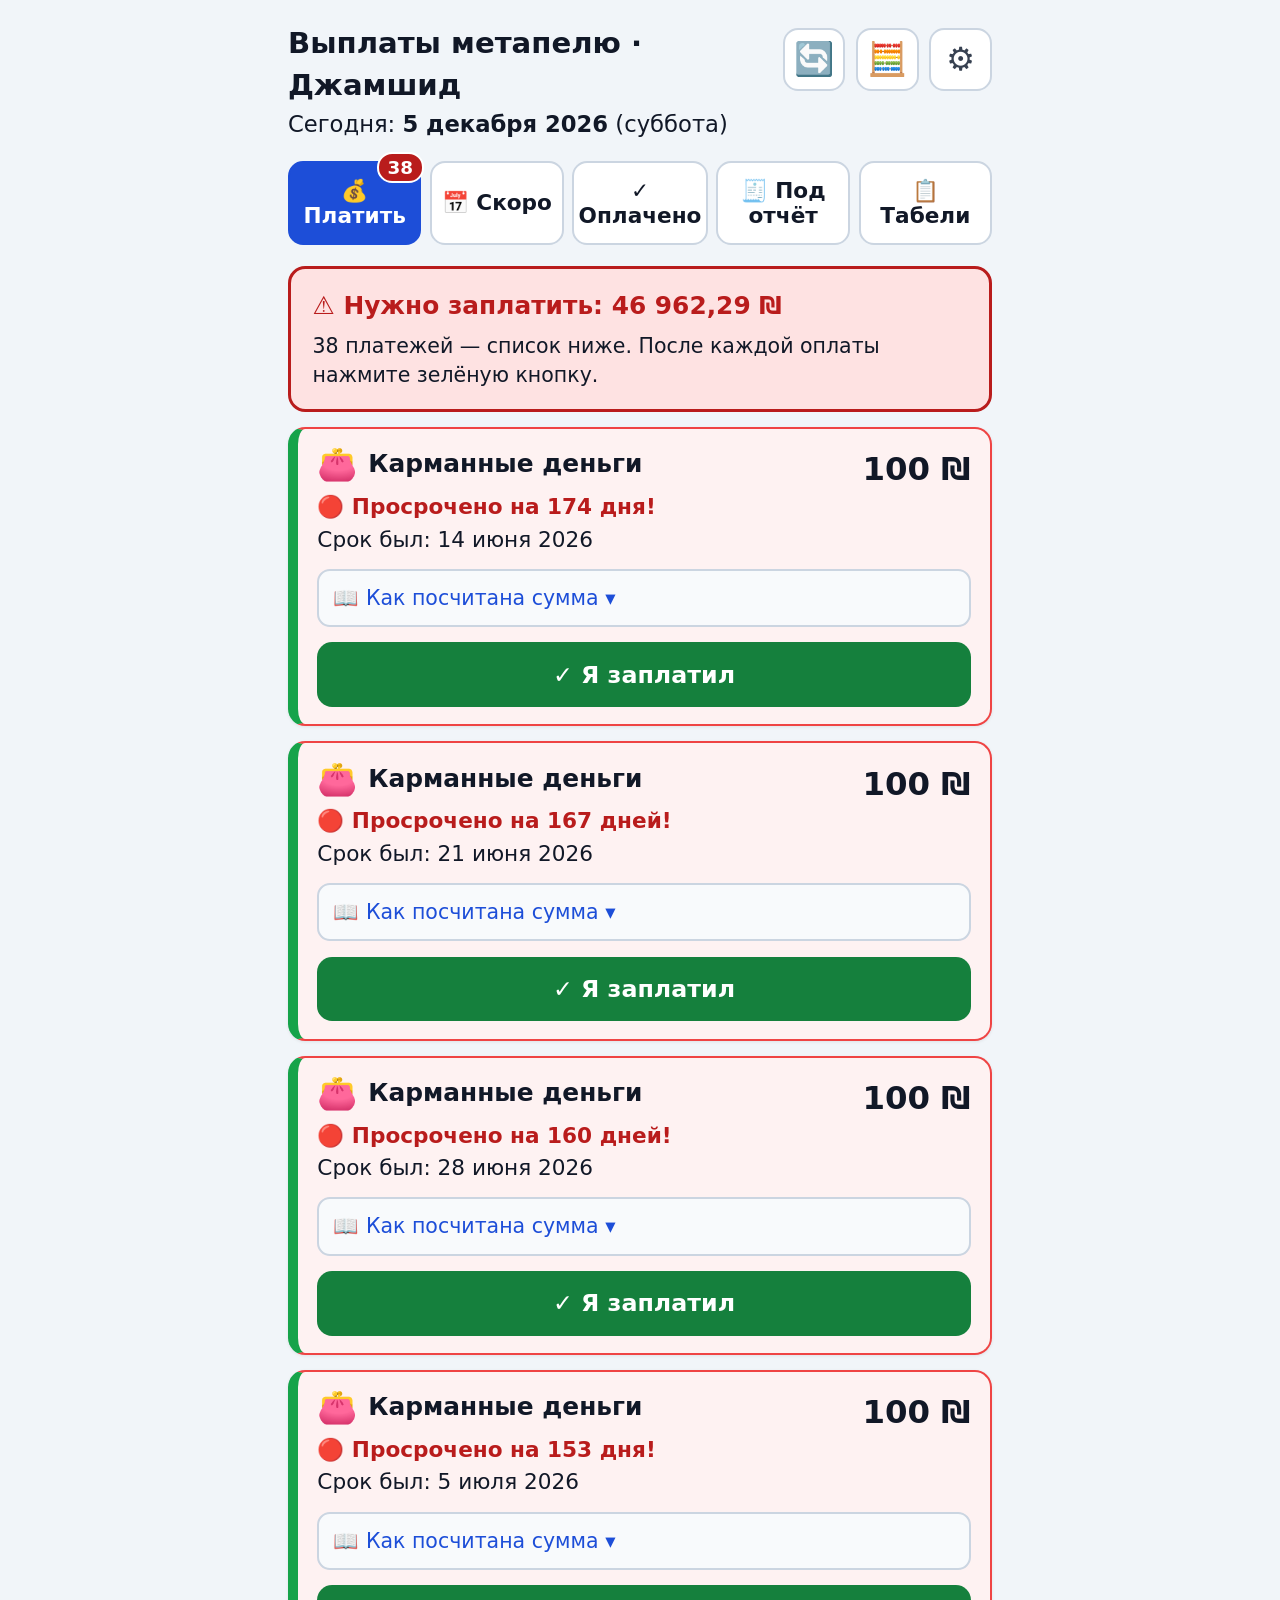
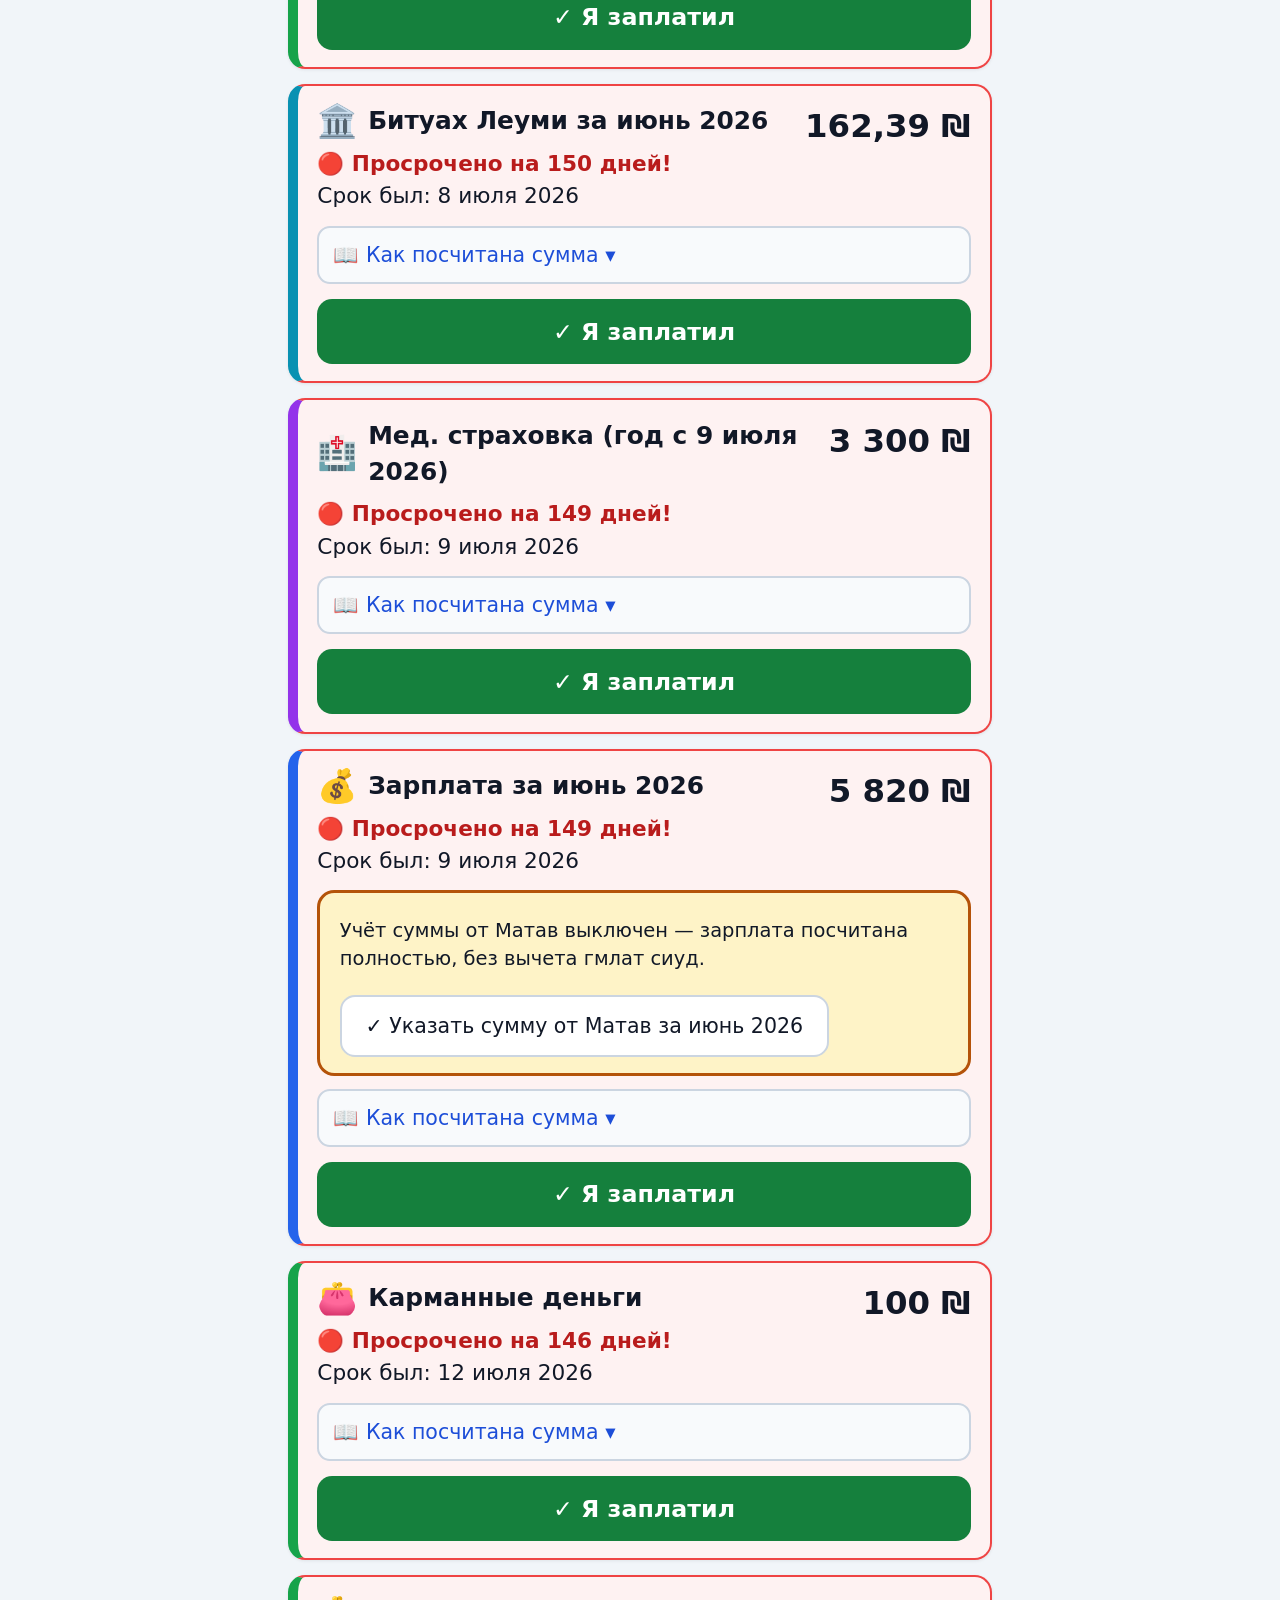
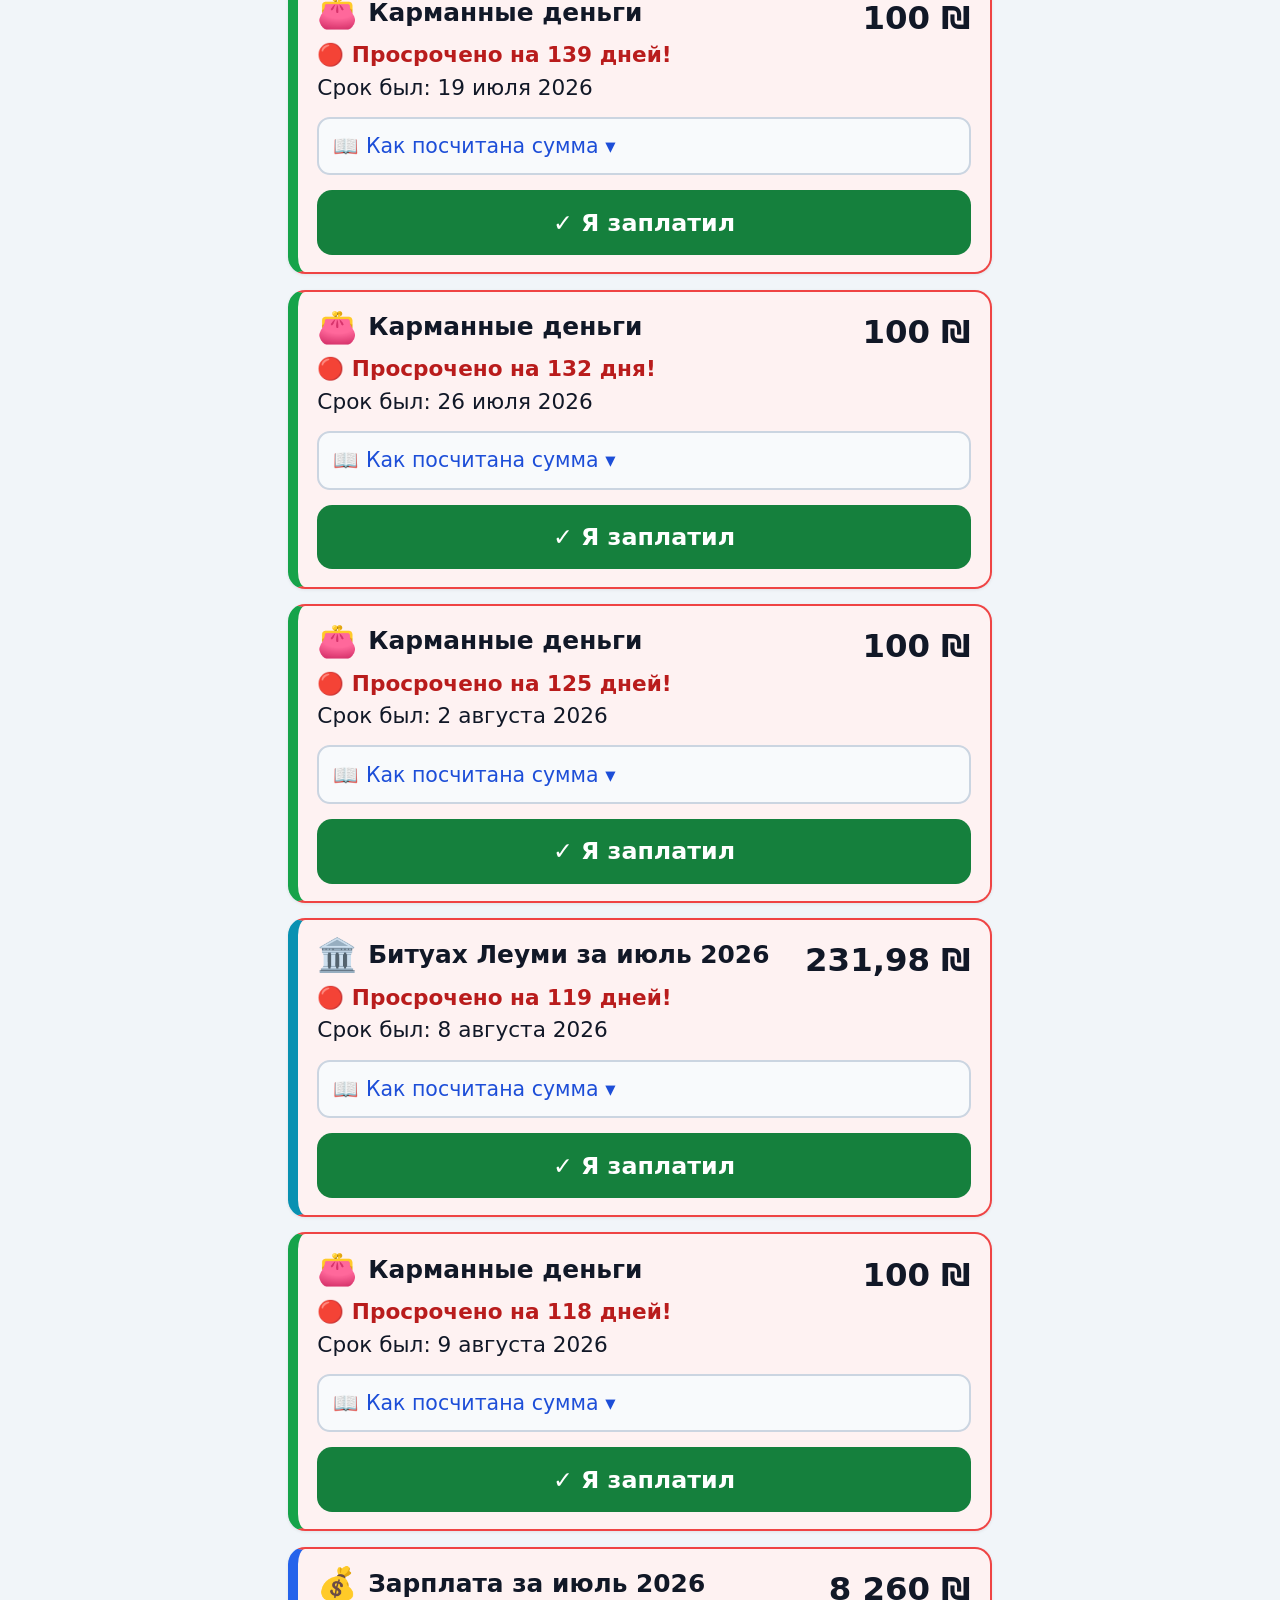
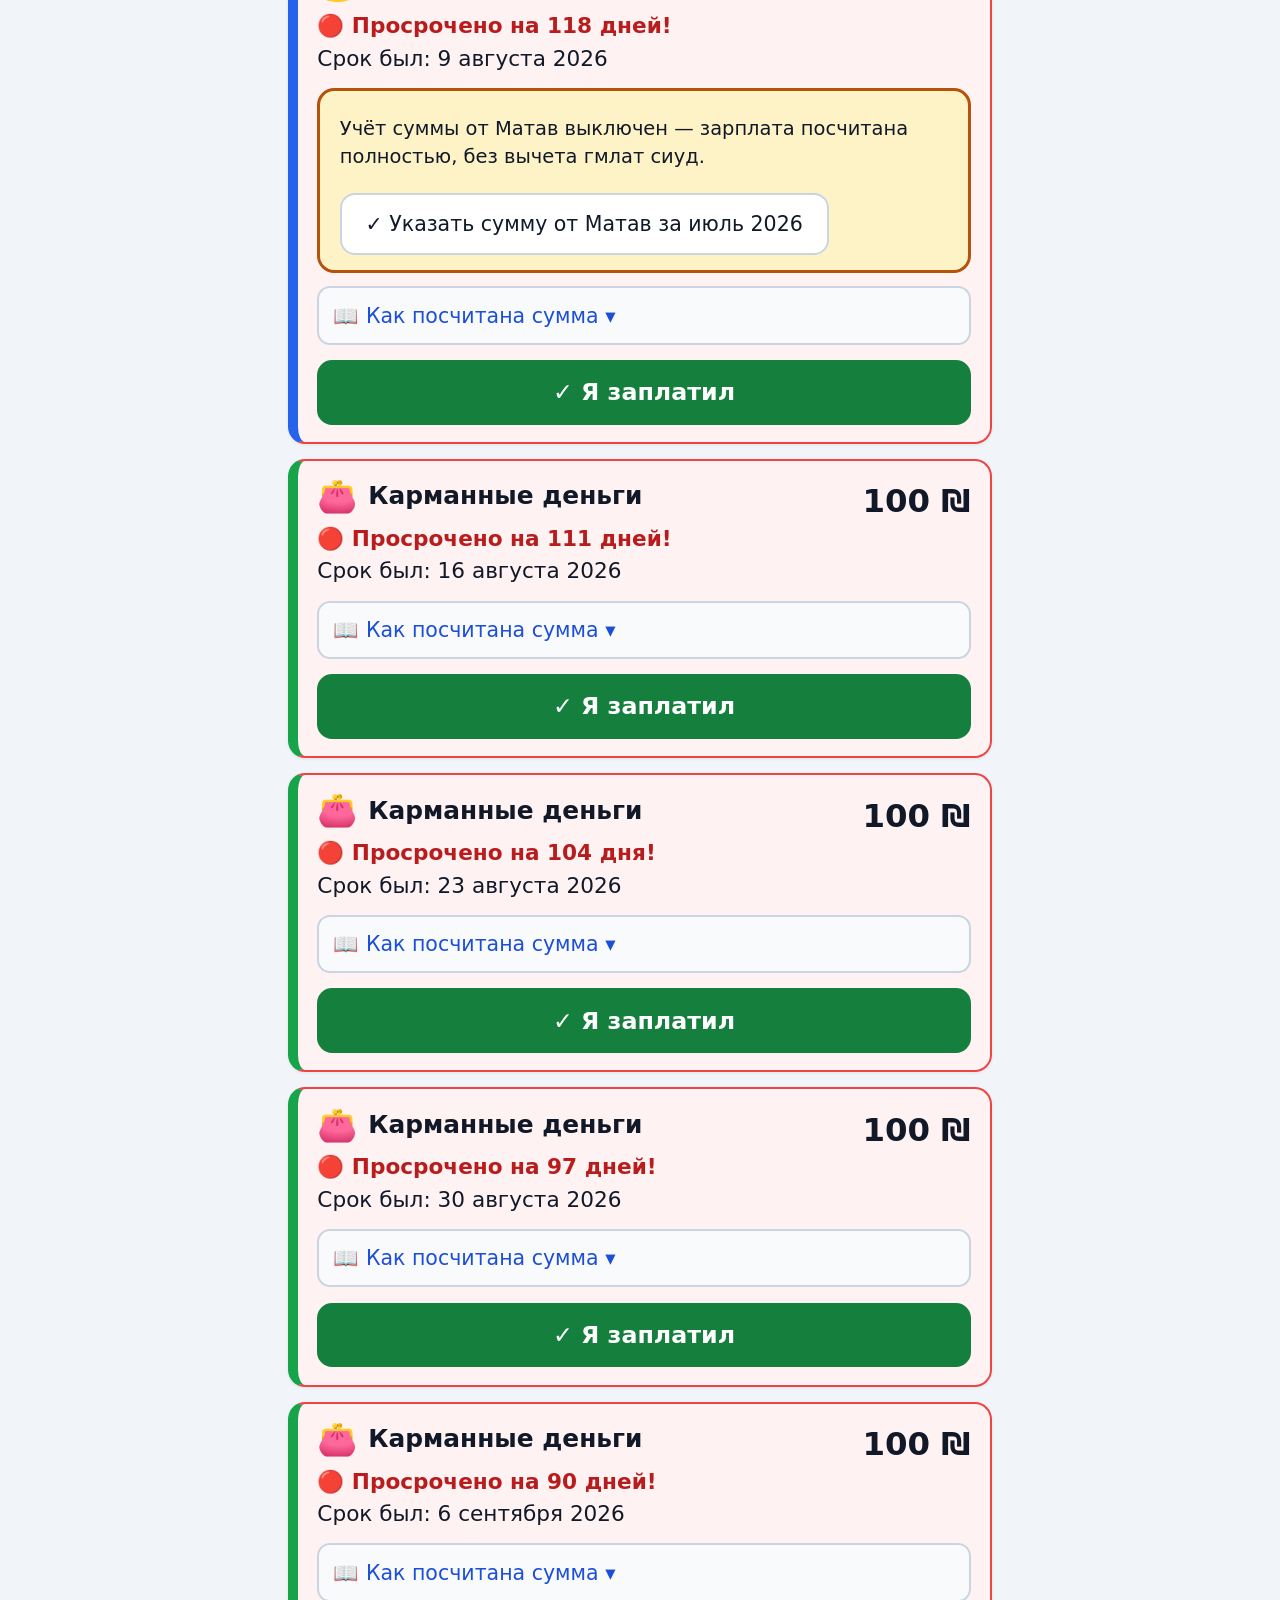
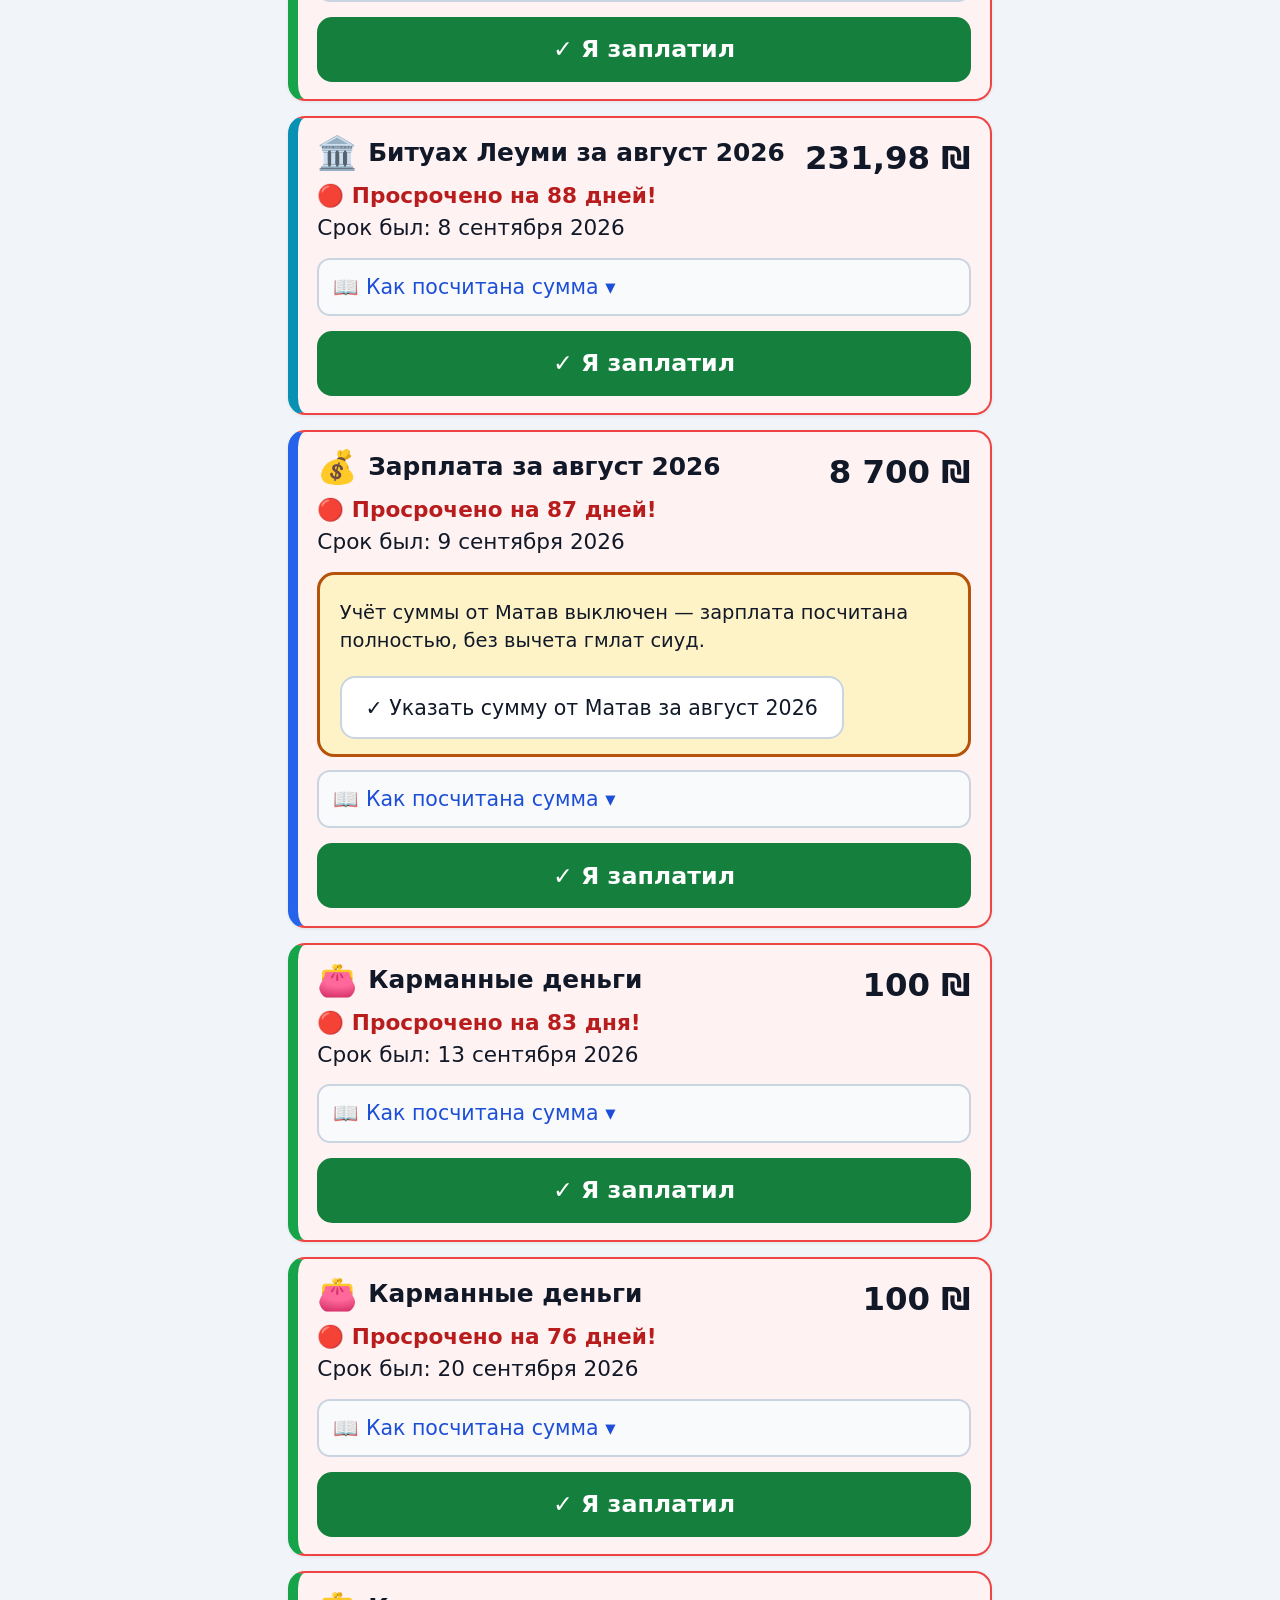
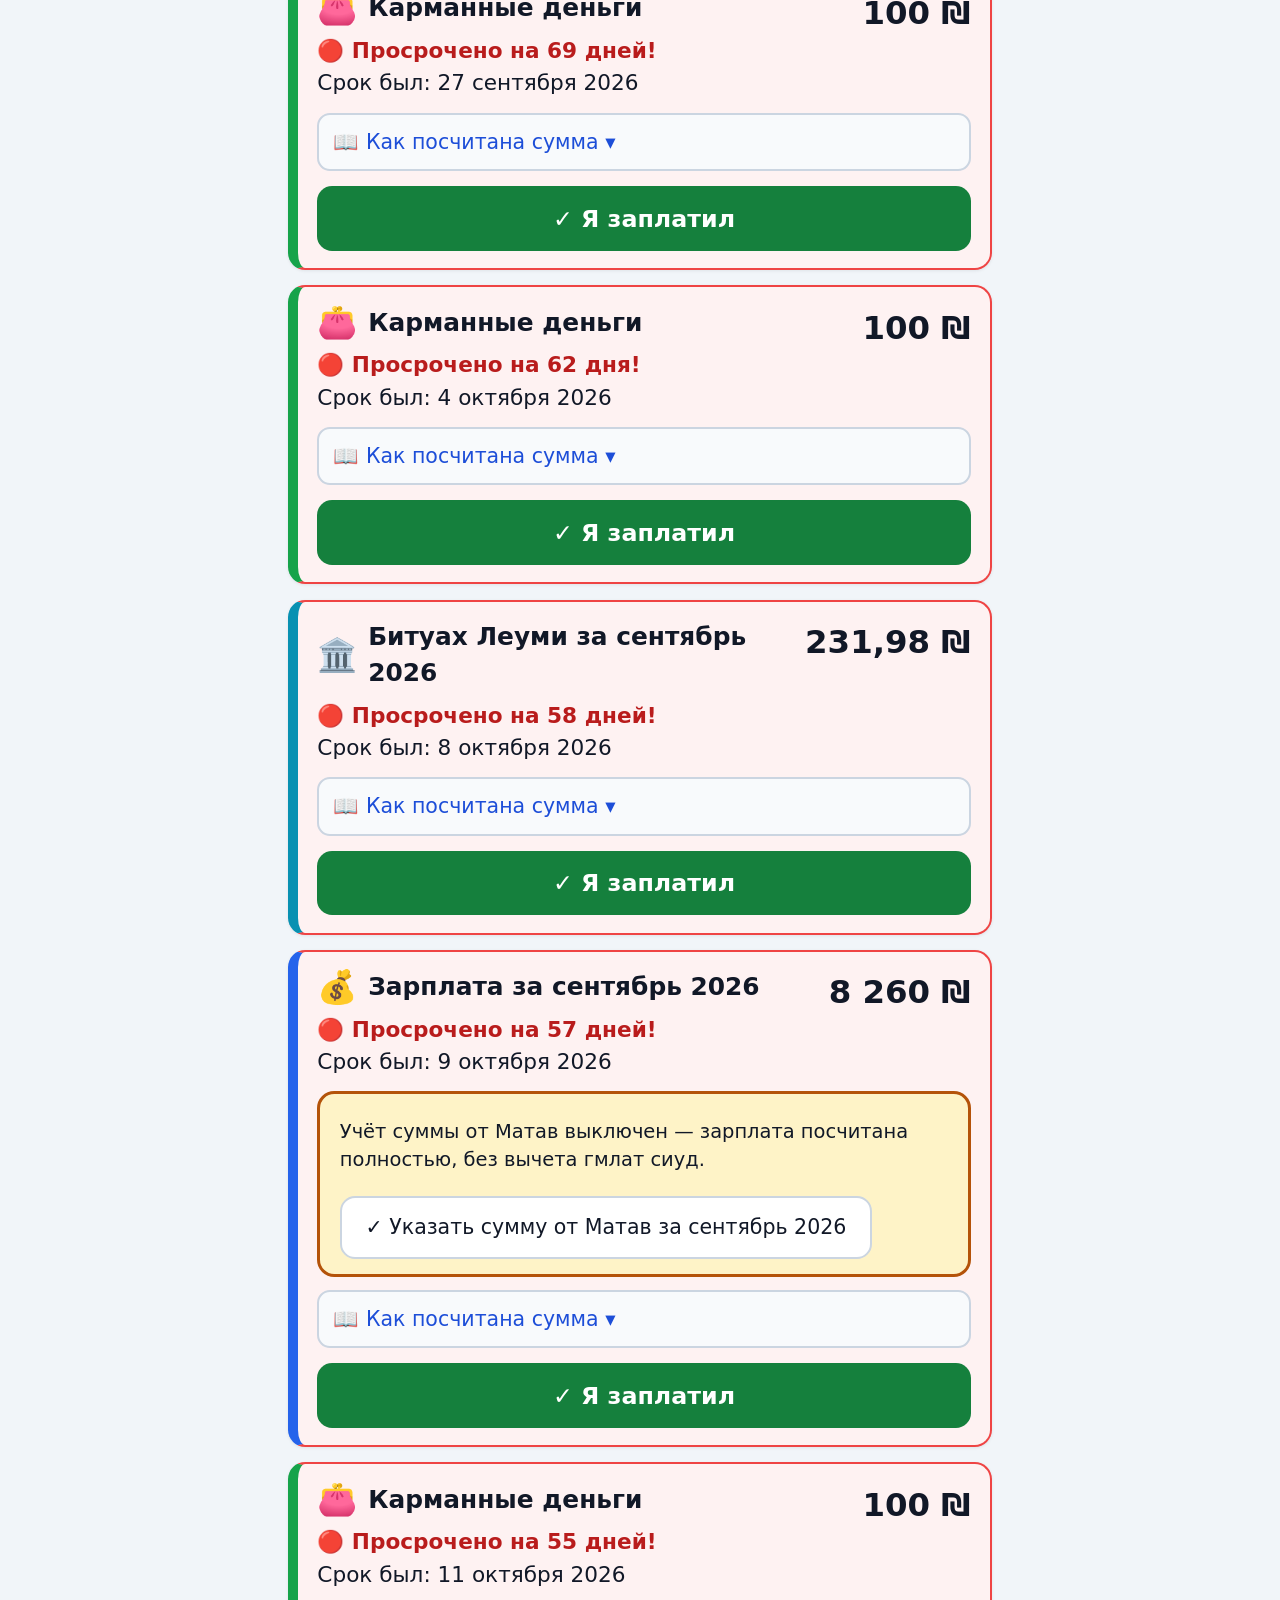
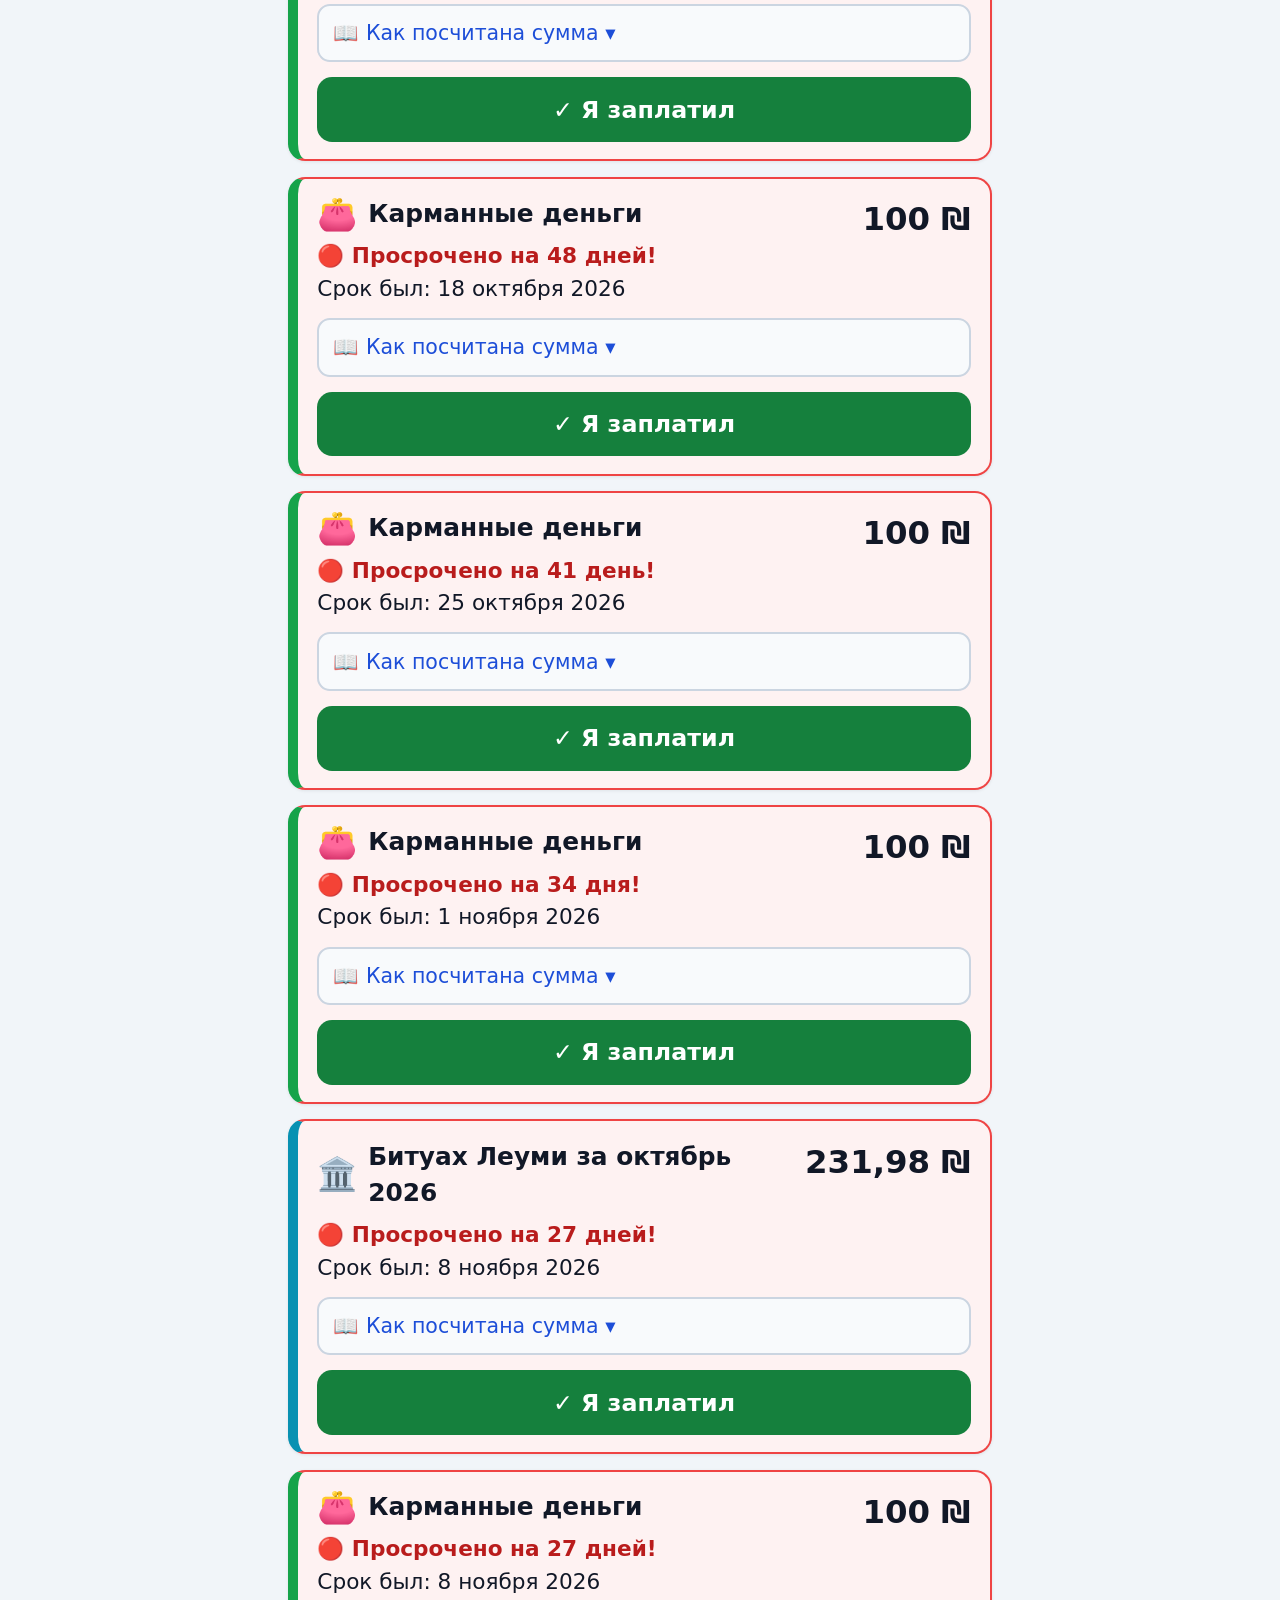
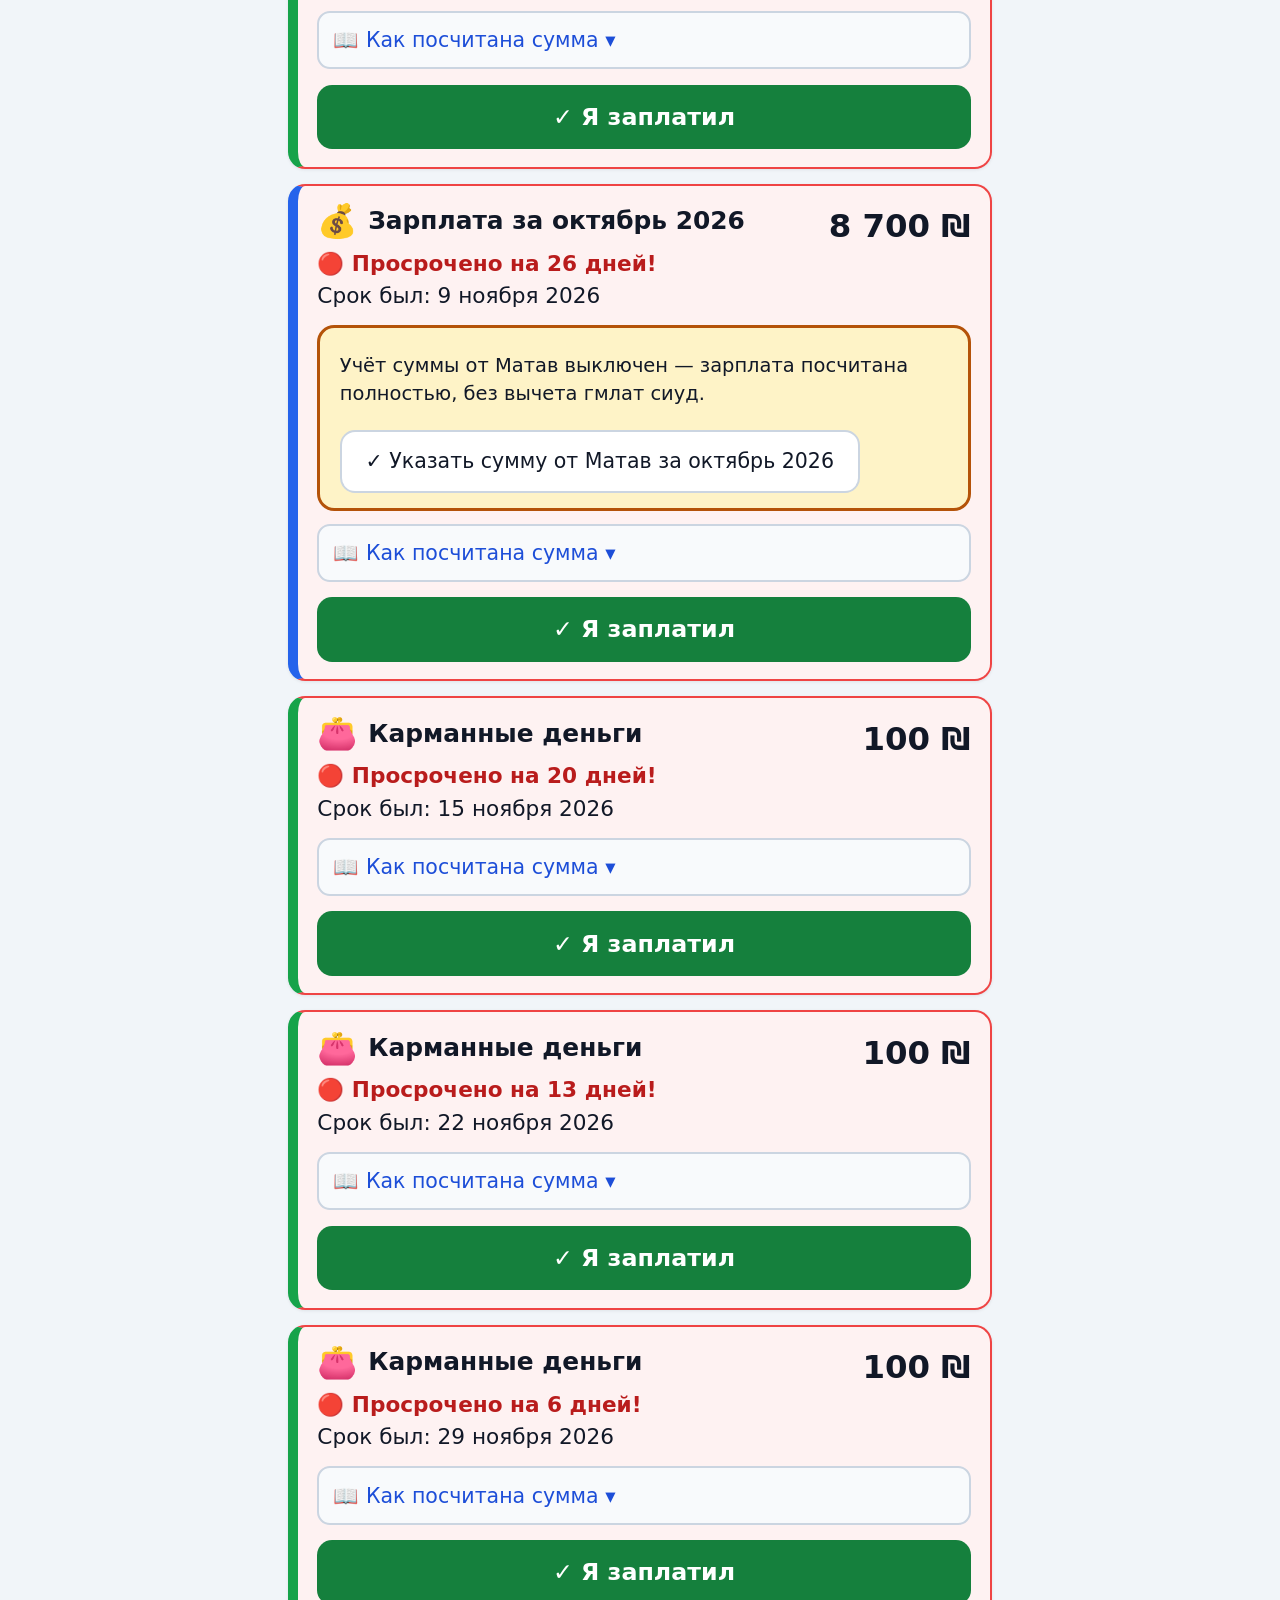
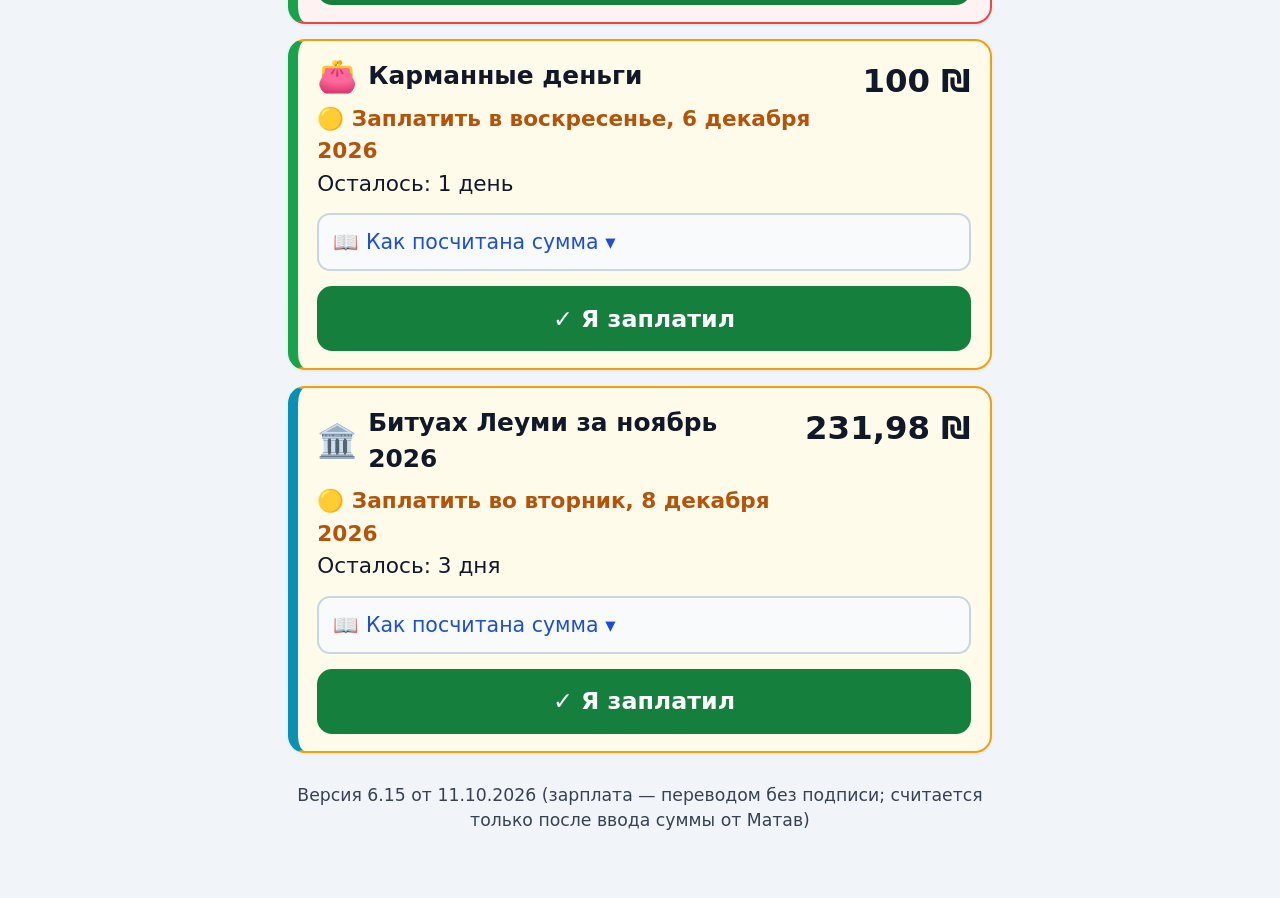
==== commit 59a63ff2: "v6.15: зарплата — переводом без подписи; считается только после ввода суммы от Матав По просьбе поль" ====
--- a/index.html
+++ b/index.html
@@ -53,7 +53,7 @@
           <button type="button" id="pay-sats-plus">+</button>
         </div>
       </div>
-      <div class="form-row">
+      <div class="form-row" id="pay-method-row">
         <label>Как оплачено</label>
         <div class="method-toggle">
           <button type="button" class="method-btn" id="pay-method-transfer">🏦 Перевод</button>
@@ -72,6 +72,7 @@
         </div>
       </div>
       <div class="hint" id="pay-cash-hint" style="display:none">После подтверждения метапель распишется в получении.</div>
+      <div class="hint" id="pay-transfer-hint" style="display:none">🏦 Зарплата — банковским переводом на счёт метапеля. Подпись не нужна: перевод подтверждает банк.</div>
       <div class="modal-actions">
         <button class="btn btn-pay" id="pay-confirm">✓ Да, деньги выплачены</button>
         <button class="btn btn-undo modal-close">Отмена — вернуться назад</button>
--- a/css/styles.css
+++ b/css/styles.css
@@ -490,7 +490,11 @@
 
 #sign-canvas {
   width: 100%;
-  height: 300px;
+  /* на невысоком экране (ноутбук 1366×768, крупный шрифт) холст ниже — чтобы кнопка
+     «Готово» была видна без прокрутки окна в каждом окне серии подписей;
+     --modal-max задаётся из JS с учётом масштаба текста (applyScale) */
+  height: 300px; /* запас для старых браузеров без clamp() */
+  height: clamp(150px, calc(var(--modal-max, 92vh) - 440px), 300px);
   border: 3px dashed var(--accent);
   border-radius: 12px;
   background: #fff;
@@ -652,7 +656,13 @@
   z-index: 100;
   max-width: 90%;
   text-align: center;
-}
+  /* сообщение не перехватывает нажатия: в серии подписей оно 2 с висит над окном
+     следующей подписи — нажатие должно доходить до окна */
+  pointer-events: none;
+}
+/* пока открыто окно (подпись, предпросмотр, вопрос), сообщение — вверху: внизу окна
+   кнопки «Готово» / «Стереть» / «Сохранить», их нельзя закрывать */
+body.modal-open #toast { top: 14px; bottom: auto; }
 
 #toast.show { display: block; }
 
@@ -725,9 +735,43 @@
 .ts-allsign input { width: 22px; height: 22px; }
 .ts-progress { font-size: 16px; color: var(--muted); }
 
+/* Невысокий экран компьютера (ноутбук 1366×768, особенно с крупным шрифтом приложения):
+   окно подписи шире, кнопки в один ряд, подсказка мельче — чтобы «Готово» была видна
+   без прокрутки в каждом окне серии подписей
+   (у Claims — до 21+5 окон). Медиазапрос считает по окну браузера: масштаб текста
+   приложения его не меняет, а высоту холста подстраивает --modal-max. */
+@media (min-width: 700px) and (max-height: 860px) {
+  #modal-sign .modal-box { max-width: 760px; padding: 14px 18px; }
+  #modal-sign h2 { font-size: 22px; margin-bottom: 4px; }
+  #modal-sign .sign-text { font-size: 18px; padding: 8px 12px; margin-bottom: 8px; line-height: 1.4; }
+  #modal-sign #sign-hint { font-size: 15px; margin-top: 4px; line-height: 1.3; }
+  #modal-sign .modal-actions { flex-direction: row; gap: 10px; margin-top: 10px; }
+  #modal-sign .modal-actions .btn { flex: 1 1 0; width: auto; min-height: 52px; padding: 10px 12px; font-size: 18px; }
+  #sign-canvas { height: clamp(140px, calc(var(--modal-max, 92vh) - 280px), 300px); }
+}
+/* совсем невысокое окно (ноутбук с масштабом Windows 125% и крупным шрифтом
+   приложения): подсказку убираем, текст мельче, холст может стать ниже — «Готово»
+   всё равно на экране; подпись в широкой невысокой рамке ставится нормально */
+@media (min-width: 700px) and (max-height: 620px) {
+  #modal-sign #sign-hint { display: none; }
+  #modal-sign .sign-text { font-size: 16px; padding: 6px 10px; line-height: 1.35; }
+  #modal-sign h2 { font-size: 20px; }
+  #sign-canvas { height: clamp(100px, calc(var(--modal-max, 92vh) - 240px), 300px); }
+  /* предпросмотр: заголовок и подсказка мельче, кнопки в ряд, бланк — в оставшейся высоте
+     (открывается прокрученным к строкам с подписями) */
+  #modal-ts-preview .modal-box { padding: 12px 16px; }
+  #modal-ts-preview h2 { font-size: 20px; margin-bottom: 2px; }
+  #modal-ts-preview .hint { font-size: 15px; margin-top: 2px; line-height: 1.3; }
+  #modal-ts-preview .modal-actions { flex-direction: row; gap: 10px; margin-top: 8px; }
+  #modal-ts-preview .modal-actions .btn { flex: 1 1 0; width: auto; min-height: 50px; padding: 10px 12px; font-size: 18px; }
+  .ts-preview-wrap { max-height: max(110px, calc(var(--modal-max, 92vh) - 200px)); margin: 4px 0; }
+}
+
 /* широкая модалка предпросмотра табеля */
 .modal-box-wide { max-width: 760px; }
-.ts-preview-wrap { max-height: 62vh; overflow: auto; border: 1px solid var(--line);
+/* высота бланка — от потолка окна (а не 62vh: vh не учитывает масштаб текста), чтобы
+   «Сохранить» оставалась на экране */
+.ts-preview-wrap { max-height: 62vh; max-height: max(200px, calc(var(--modal-max, 92vh) - 300px)); overflow: auto; border: 1px solid var(--line);
   border-radius: 10px; background: #f1f5f9; margin: 8px 0; -webkit-overflow-scrolling: touch; }
 #ts-preview-canvas { display: block; width: 100%; height: auto; }
 
